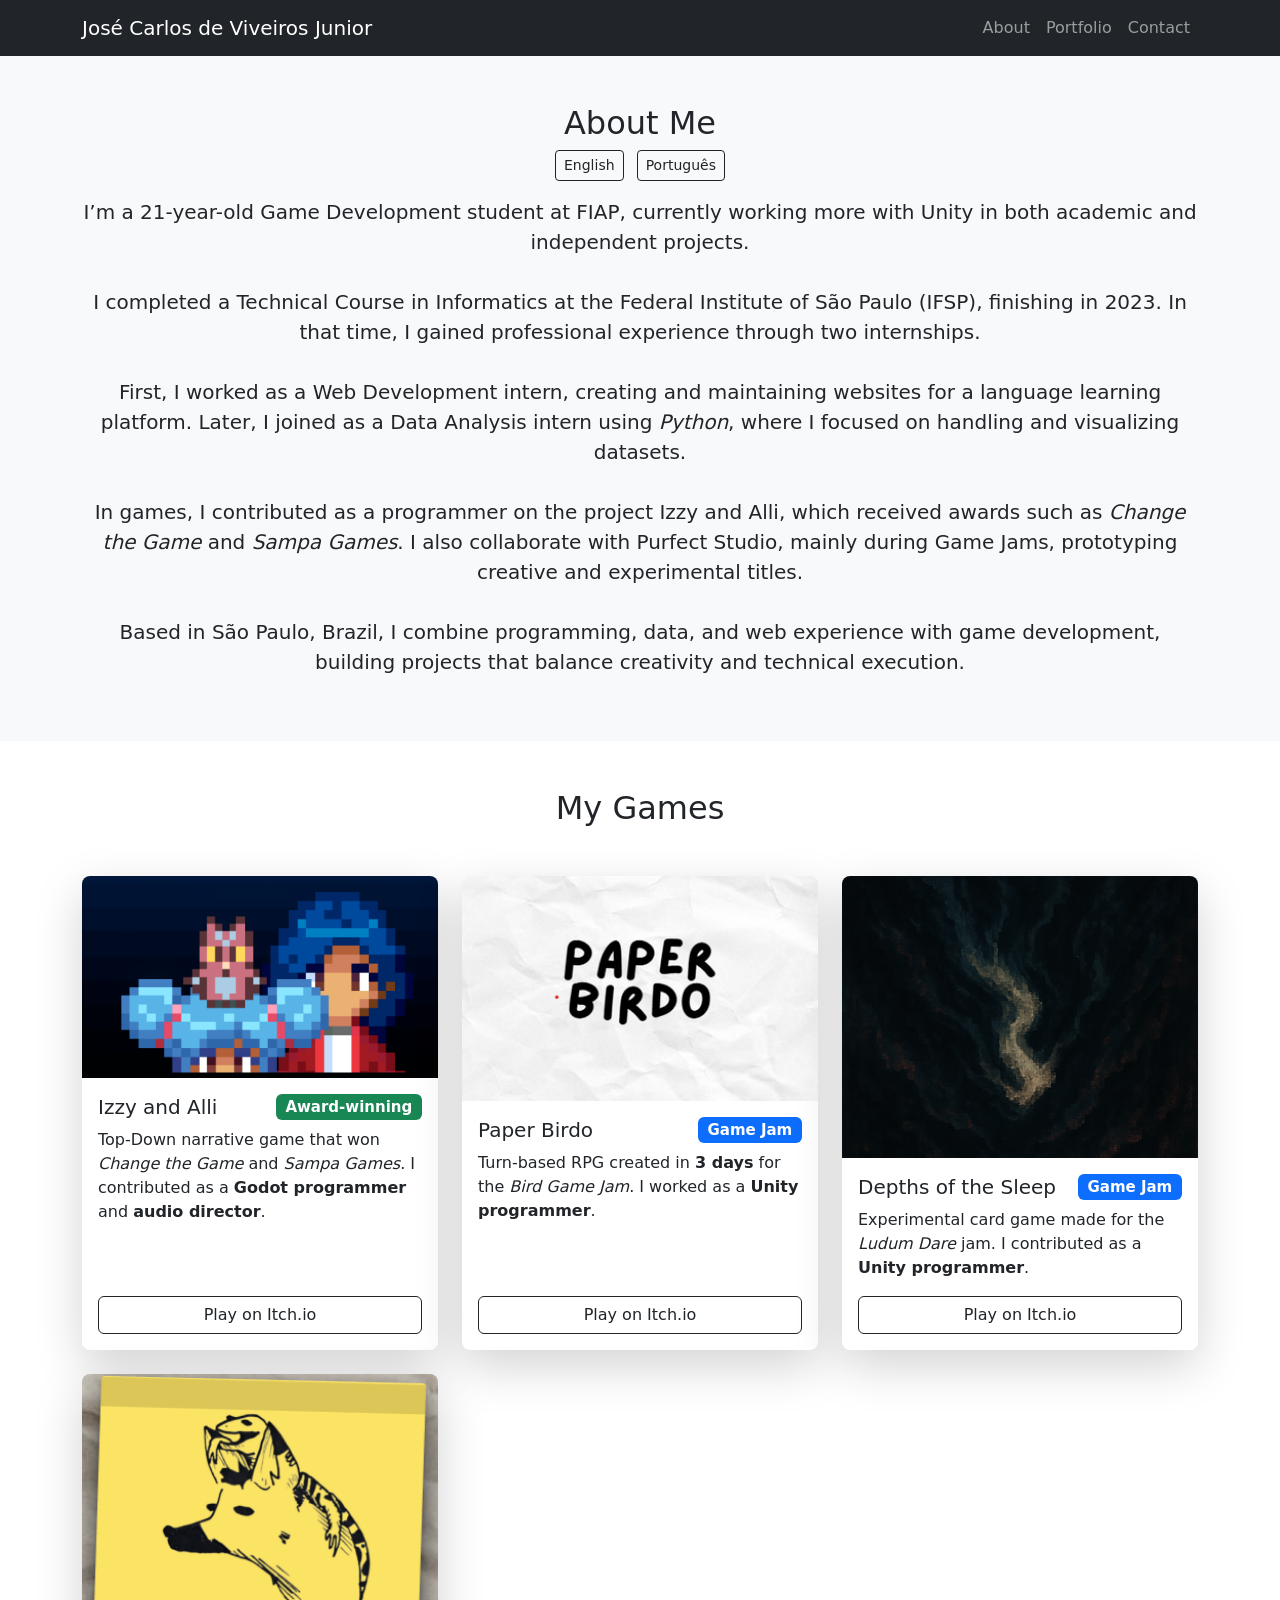
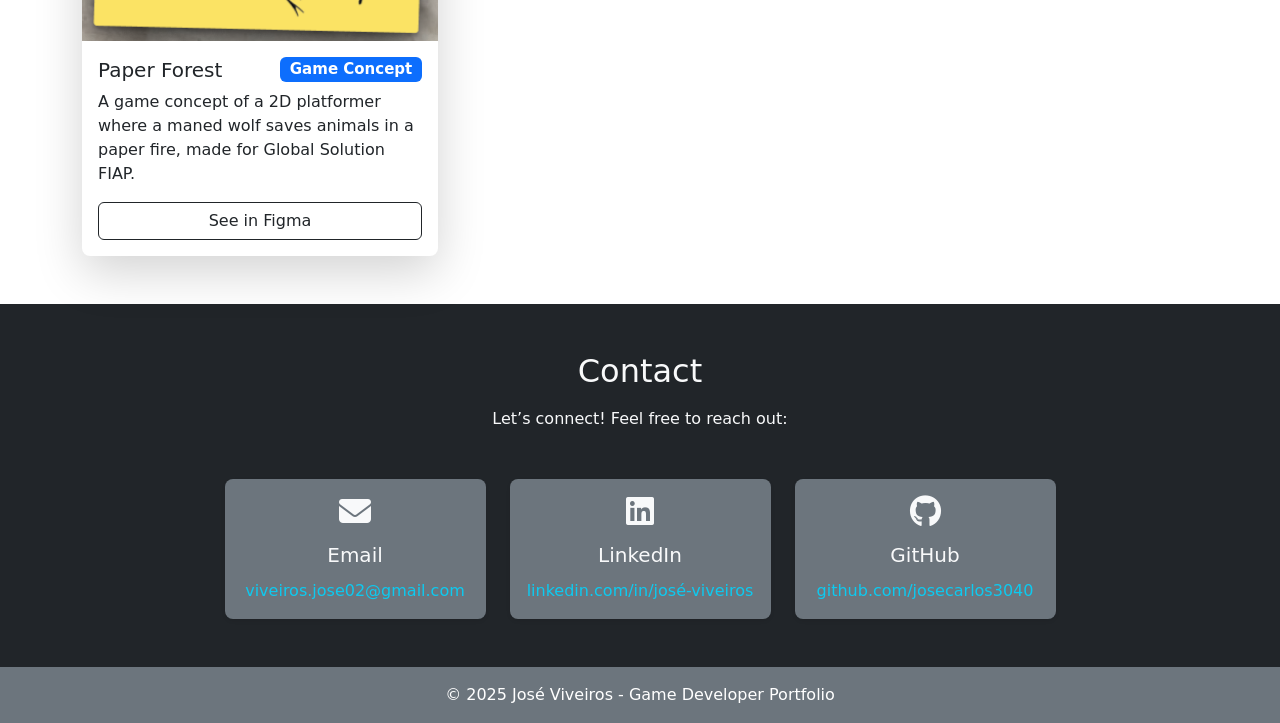
==== index.html @ c93fc35e "first commit" ====
<!DOCTYPE html>
<html lang="en">
<head>
  <meta charset="UTF-8">
  <meta name="viewport" content="width=device-width, initial-scale=1.0">
  <title>José Viveiros - Game Developer Portfolio</title>
  <!-- Bootstrap CSS -->
    <link href="style.css">
    <link href="https://cdn.jsdelivr.net/npm/bootstrap@5.3.3/dist/css/bootstrap.min.css" rel="stylesheet">
<link rel="stylesheet" href="https://cdnjs.cloudflare.com/ajax/libs/font-awesome/6.5.0/css/all.min.css" integrity="sha512-..." crossorigin="anonymous" referrerpolicy="no-referrer" />
</head>
<body>

  <!-- Navbar -->
  <nav class="navbar navbar-expand-lg navbar-dark bg-dark">
    <div class="container">
      <a class="navbar-brand" href="#">José Carlos de Viveiros Junior</a>
      <button class="navbar-toggler" type="button" data-bs-toggle="collapse" data-bs-target="#navbarNav">
        <span class="navbar-toggler-icon"></span>
      </button>
      <div class="collapse navbar-collapse" id="navbarNav">
        <ul class="navbar-nav ms-auto">
          <li class="nav-item"><a class="nav-link" href="#about">About</a></li>
          <li class="nav-item"><a class="nav-link" href="#portfolio">Portfolio</a></li>
          <li class="nav-item"><a class="nav-link" href="#contact">Contact</a></li>
        </ul>
      </div>
    </div>
  </nav>

    <!-- About Section -->
        <section id="about" class="py-5 bg-light">
            <div class="container text-center">
                <h2>About Me</h2>

                <!-- Language toggle buttons -->
                <button id="btn-en" class="btn btn-outline-dark btn-sm me-2">English</button>
                <button id="btn-pt" class="btn btn-outline-dark btn-sm">Português</button>

                <!-- English version -->
                <div id="about-text" class="lead mt-3">
                
                <!-- Portuguese version -->
                <div id="about-text" class="lead mt-3">

            </div>
        </section>

  <!-- Portfolio Section -->
    <section id="portfolio" class="py-5">
        <div class="container">
            <h2 id="portfolio-title" class="text-center mb-5">My Games</h2>
                <div class="row g-4">

                    <!-- Example Project 1 -->
                    <div class="col-md-4">
                        <div class="card shadow-lg border-0 rounded-3 h-100 project-card">
                        <img src="Imgs/Izzy e alli foto.png" class="card-img-top rounded-top-3" alt="Izzy and Alli">
                        <div class="card-body d-flex flex-column">
                            <h5 class="card-title d-flex justify-content-between align-items-center">
                            Izzy and Alli
                            <span class="badge bg-success project-badge" data-index="0">Award-winning</span>
                            </h5>
                            <p class="card-text flex-grow-1 project-description" data-index="0">
                            </p>
                            <a href="https://owlstudio.itch.io/izzy-e-alli" target="_blank" class="btn btn-outline-dark mt-auto project-link" data-index="0">
                            </a>
                        </div>
                        </div>
                    </div>

                    <!-- Project 2 -->
                    <div class="col-md-4">
                        <div class="card shadow-lg border-0 rounded-3 h-100 project-card">
                        <img src="Imgs/Paper Birdo foto.png" class="card-img-top rounded-top-3" alt="Paper Birdo">
                        <div class="card-body d-flex flex-column">
                            <h5 class="card-title d-flex justify-content-between align-items-center">
                            Paper Birdo
                            <span class="badge bg-primary project-badge" data-index="1">Game Jam</span>
                            </h5>
                            <p class="card-text flex-grow-1 project-description" data-index="1">
                            </p>
                            <a href="https://purrfectstudio.itch.io/paper-bird" target="_blank" class="btn btn-outline-dark mt-auto project-link" data-index="1">
                            </a>
                        </div>
                        </div>
                    </div>

                    <!-- Project 3 -->
                    <div class="col-md-4">
                        <div class="card shadow-lg border-0 rounded-3 h-100 project-card">
                        <img src="Imgs/ludum dare.png" class="card-img-top rounded-top-3" alt="Depths of the Sleep">
                        <div class="card-body d-flex flex-column">
                            <h5 class="card-title d-flex justify-content-between align-items-center">
                            Depths of the Sleep
                            <span class="badge bg-primary project-badge" data-index="2">Game Jam</span>
                            </h5>
                            <p class="card-text flex-grow-1 project-description" data-index="2">
                            </p>
                            <a href="https://purrfectstudio.itch.io/dephts-of-the-sleep" target="_blank" class="btn btn-outline-dark mt-auto project-link" data-index="2">
                            </a>
                        </div>
                        </div>
                    </div>

                    <!-- Project 4 -->
                    <div class="col-md-4">
                        <div class="card shadow-lg border-0 rounded-3 h-100 project-card">
                        <img src="Imgs/Paper forest.png" class="card-img-top rounded-top-3" alt="Paper Forest">
                        <div class="card-body d-flex flex-column">
                            <h5 class="card-title d-flex justify-content-between align-items-center">
                            Paper Forest
                            <span class="badge bg-primary project-badge" data-index="3">Game Concept</span>
                            </h5>
                            <p class="card-text flex-grow-1 project-description" data-index="3">
                            </p>
                            <a href="https://www.figma.com/slides/jEu1diVIqTjek7ipczn5wW/Paper-Forest?node-id=1-81&t=a9P1FQJ9d0iOoItm-1" target="_blank" class="btn btn-outline-dark mt-auto project-link" data-index="3">
                            </a>
                        </div>
                        </div>
                    </div>

                </div>
        </div>
    </section>



    <!-- Contact Section -->
    <section id="contact" class="py-5 bg-dark text-light">
        <div class="container text-center">
            <h2>Contact</h2>
            <p class="mt-3 mb-5">Let’s connect! Feel free to reach out:</p>

            <div class="row justify-content-center g-4">

            <!-- Email -->
            <div class="col-md-3">
                <div class="card bg-secondary text-light h-100 border-0 rounded-3 shadow-sm contact-card">
                <div class="card-body d-flex flex-column align-items-center justify-content-center">
                    <i class="fas fa-envelope fa-2x mb-3"></i>
                    <h5>Email</h5>
                    <a href="mailto:viveiros.jose02@gmail.com" class="text-info text-decoration-none mt-1">viveiros.jose02@gmail.com</a>
                </div>
                </div>
            </div>

            <!-- LinkedIn -->
            <div class="col-md-3">
                <div class="card bg-secondary text-light h-100 border-0 rounded-3 shadow-sm contact-card">
                <div class="card-body d-flex flex-column align-items-center justify-content-center">
                    <i class="fab fa-linkedin fa-2x mb-3"></i>
                    <h5>LinkedIn</h5>
                    <a href="https://www.linkedin.com/in/jos%C3%A9-viveiros-b39871285/" target="_blank" class="text-info text-decoration-none mt-1">linkedin.com/in/josé-viveiros</a>
                </div>
                </div>
            </div>

            <!-- GitHub -->
            <div class="col-md-3">
                <div class="card bg-secondary text-light h-100 border-0 rounded-3 shadow-sm contact-card">
                <div class="card-body d-flex flex-column align-items-center justify-content-center">
                    <i class="fab fa-github fa-2x mb-3"></i>
                    <h5>GitHub</h5>
                    <a href="https://github.com/josecarlos3040" target="_blank" class="text-info text-decoration-none mt-1">github.com/josecarlos3040</a>
                </div>
                </div>
            </div>

            </div>
        </div>
    </section>

  <!-- Footer -->
  <footer class="bg-secondary text-white text-center py-3">
    <p class="mb-0">&copy; 2025 José Viveiros - Game Developer Portfolio</p>
  </footer>

  <!-- Bootstrap JS -->
  <script src="https://cdn.jsdelivr.net/npm/bootstrap@5.3.3/dist/js/bootstrap.bundle.min.js"></script>
</body>
<script src="lang.js"></script>
</html>
---- style.css ----
.project-card {
    transition: transform 0.3s ease, box-shadow 0.3s ease;
  }
  .project-card:hover {
    transform: scale(1.03);
    box-shadow: 0 10px 25px rgba(0,0,0,0.15);
  }
    .contact-card a:hover {
    text-decoration: underline;
    color: #00c8ff;
  }
  .contact-card {
    transition: transform 0.3s ease, box-shadow 0.3s ease;
  }
  .contact-card:hover {
    transform: translateY(-5px);
    box-shadow: 0 10px 20px rgba(0,0,0,0.2);
  }
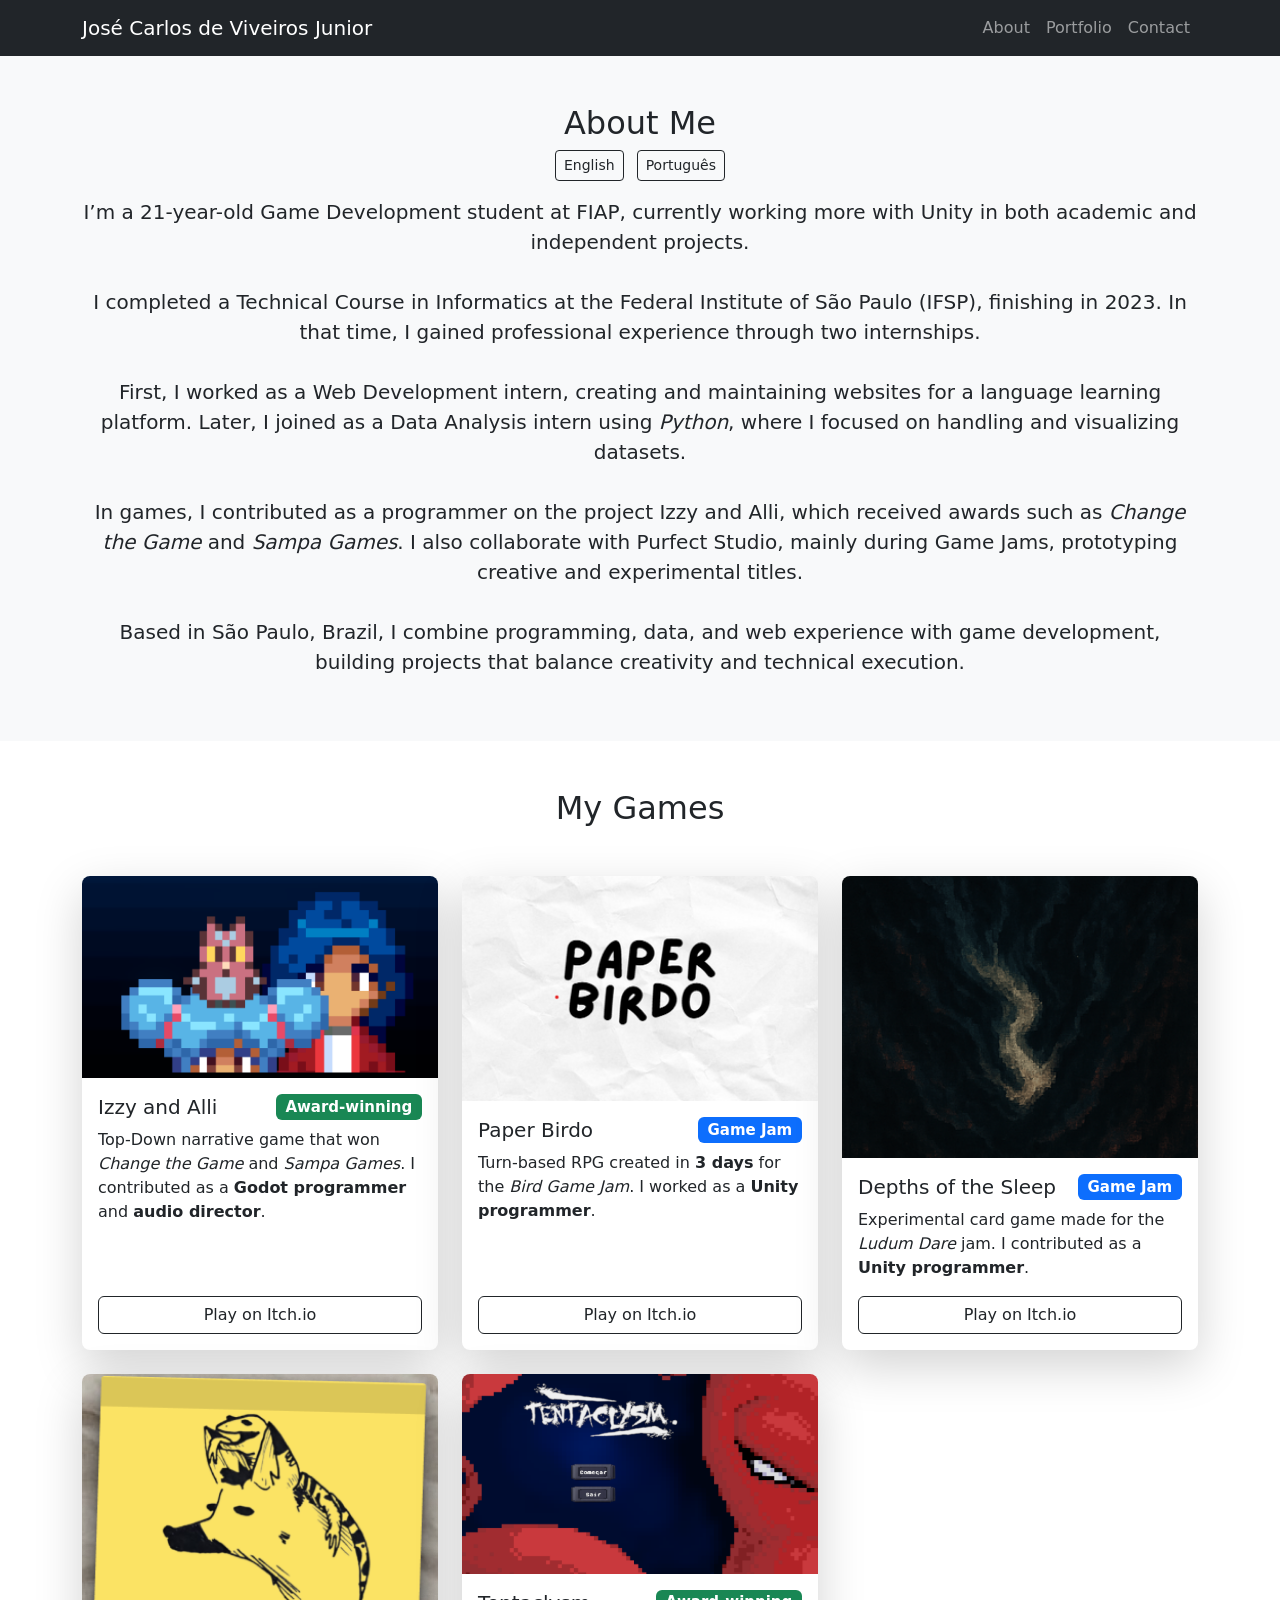
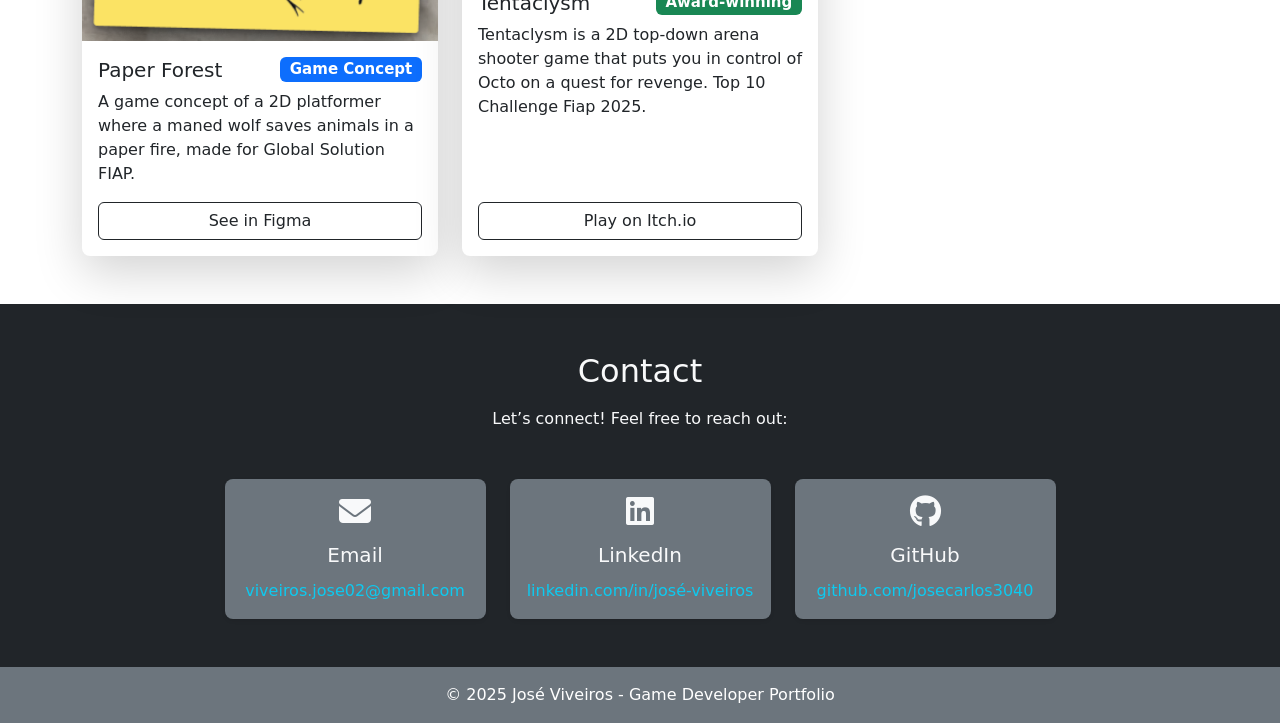
==== commit 7b6f0a2a: "tentaclysm adicionado" ====
--- a/index.html
+++ b/index.html
@@ -120,6 +120,22 @@
                         </div>
                     </div>
 
+                    <div class="col-md-4">
+                        <div class="card shadow-lg border-0 rounded-3 h-100 project-card">
+                        <img src="Imgs/Tentaclysm.png" class="card-img-top rounded-top-3" alt="Tentaclysm">
+                        <div class="card-body d-flex flex-column">
+                            <h5 class="card-title d-flex justify-content-between align-items-center">
+                            Tentaclysm
+                            <span class="badge bg-success project-badge" data-index="4">Award-winning</span>
+                            </h5>
+                            <p class="card-text flex-grow-1 project-description" data-index="4">
+                            </p>
+                            <a href="https://zecavi.itch.io/tentaclysm?secret=OtYzJw3FPqo6pWuDWhAFGY44Vrc" target="_blank" class="btn btn-outline-dark mt-auto project-link" data-index="4">
+                            </a>
+                        </div>
+                        </div>
+                    </div>
+
                 </div>
         </div>
     </section>
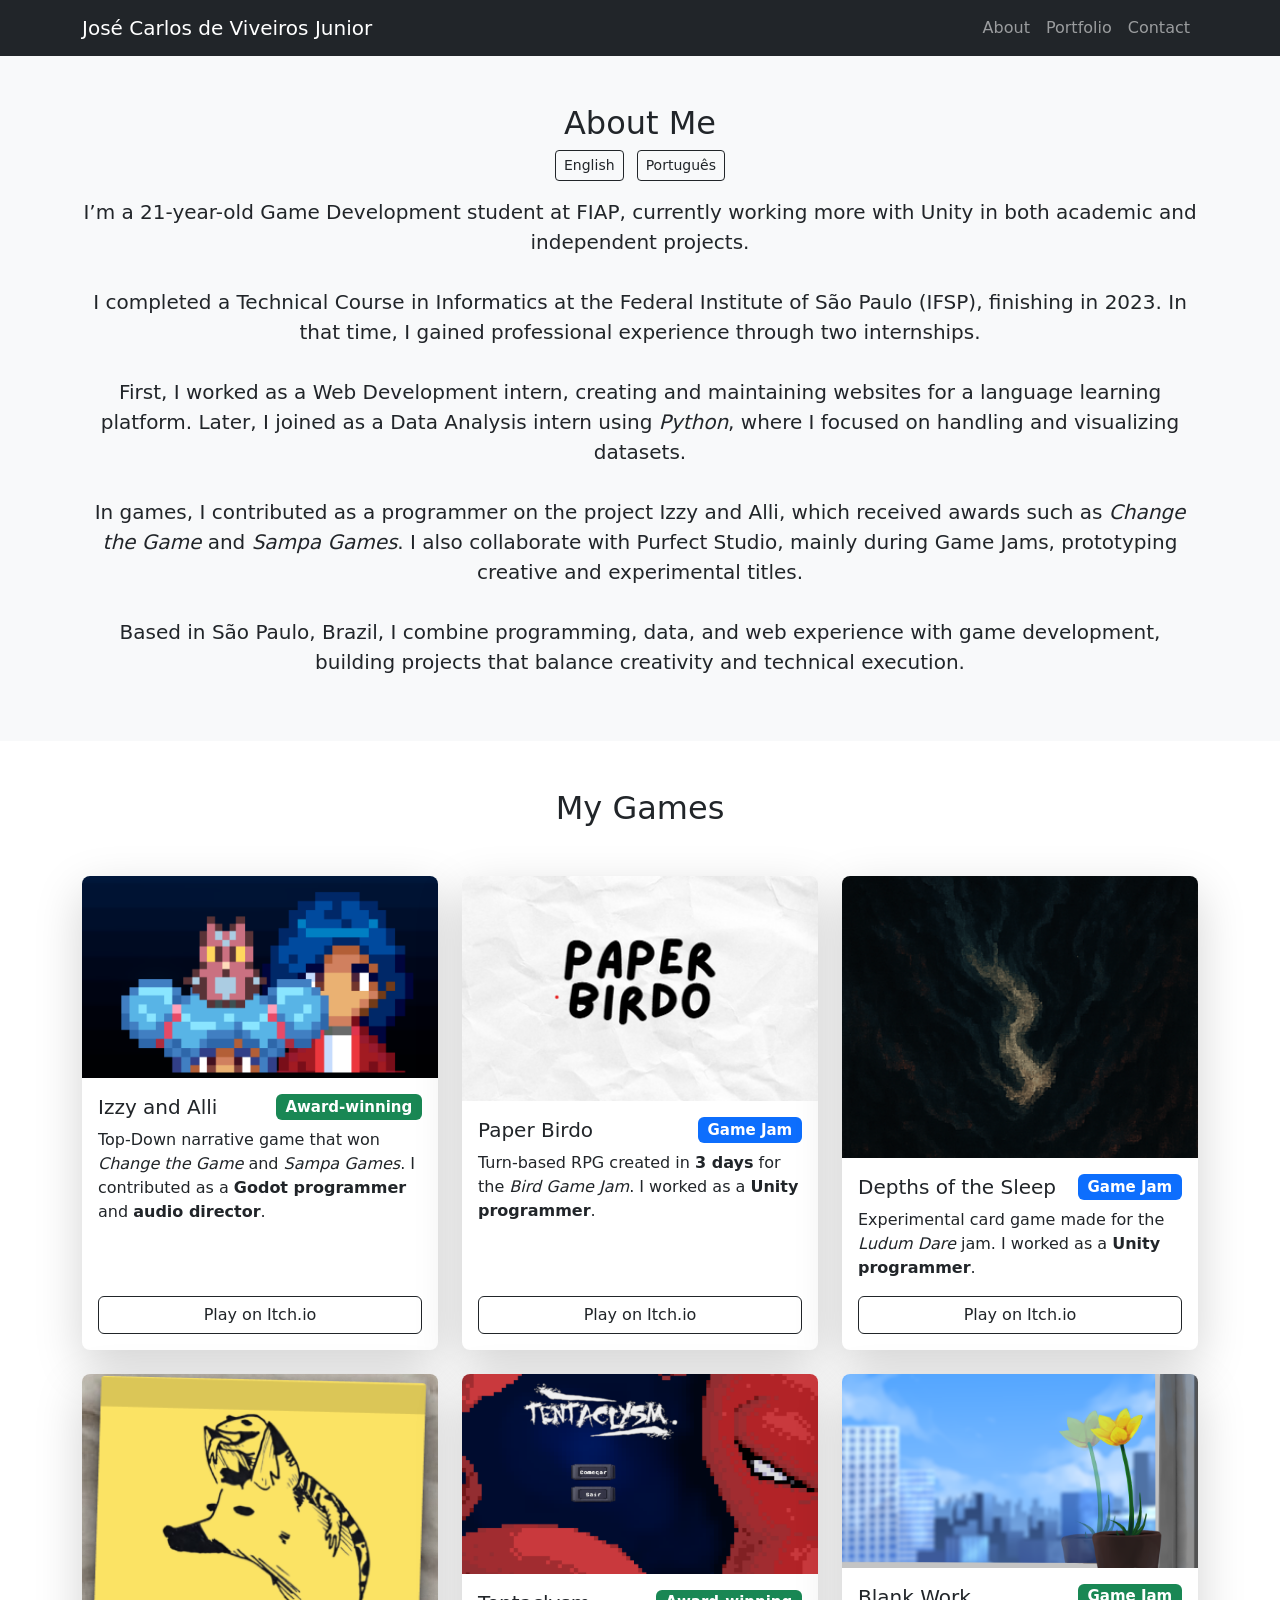
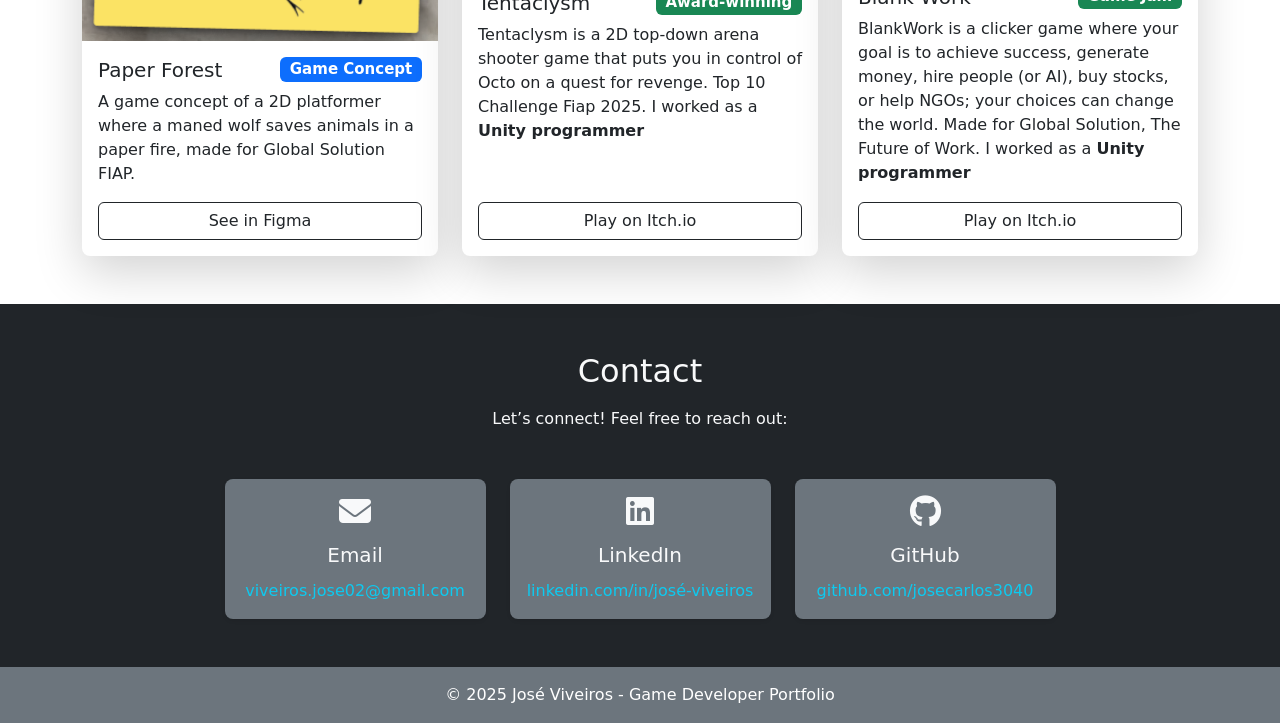
==== commit 99962fc2: "att blank work" ====
--- a/index.html
+++ b/index.html
@@ -136,6 +136,22 @@
                         </div>
                     </div>
 
+                    <div class="col-md-4">
+                        <div class="card shadow-lg border-0 rounded-3 h-100 project-card">
+                        <img src="Imgs/Blank Work.png" class="card-img-top rounded-top-3" alt="Blank Work">
+                        <div class="card-body d-flex flex-column">
+                            <h5 class="card-title d-flex justify-content-between align-items-center">
+                            Blank Work
+                            <span class="badge bg-success project-badge" data-index="5">Game Jam</span>
+                            </h5>
+                            <p class="card-text flex-grow-1 project-description" data-index="5">
+                            </p>
+                            <a href="https://untitled-gamestudio.itch.io/blank-work" target="_blank" class="btn btn-outline-dark mt-auto project-link" data-index="5">
+                            </a>
+                        </div>
+                        </div>
+                    </div>
+
                 </div>
         </div>
     </section>
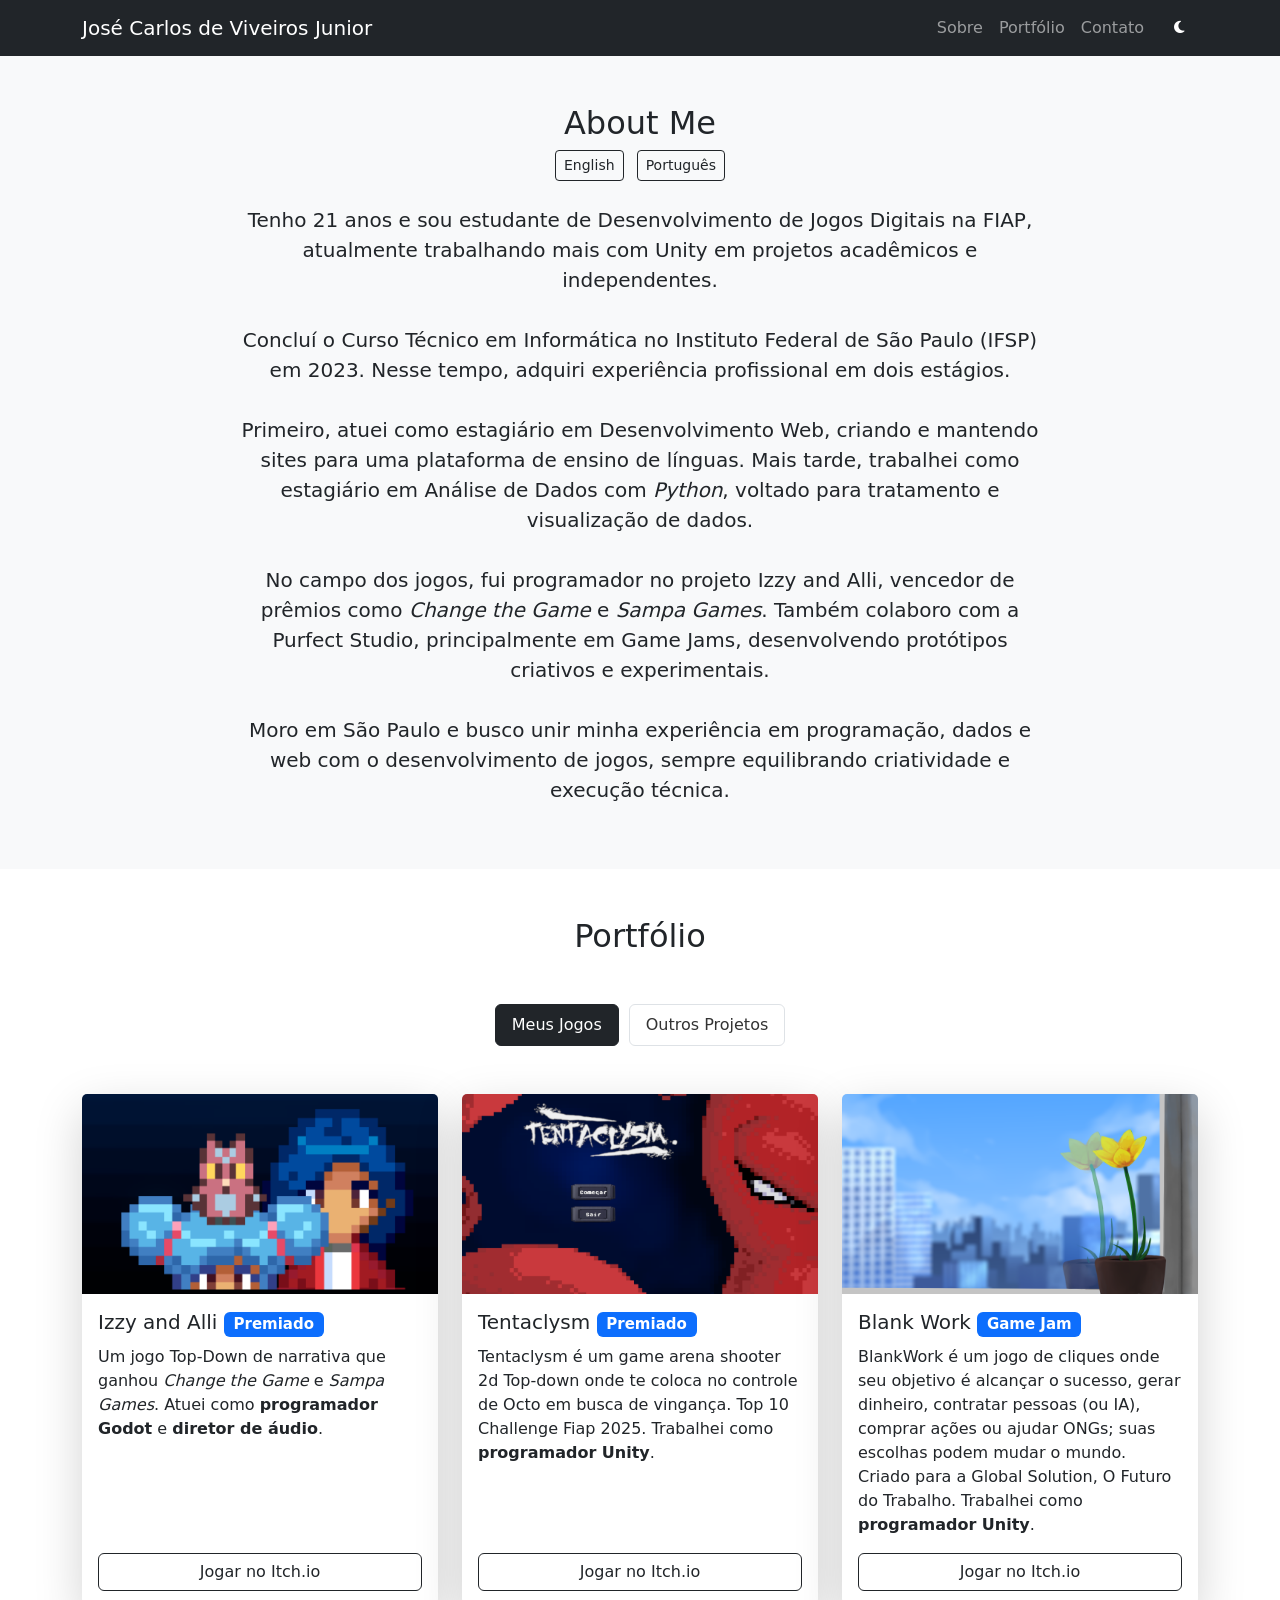
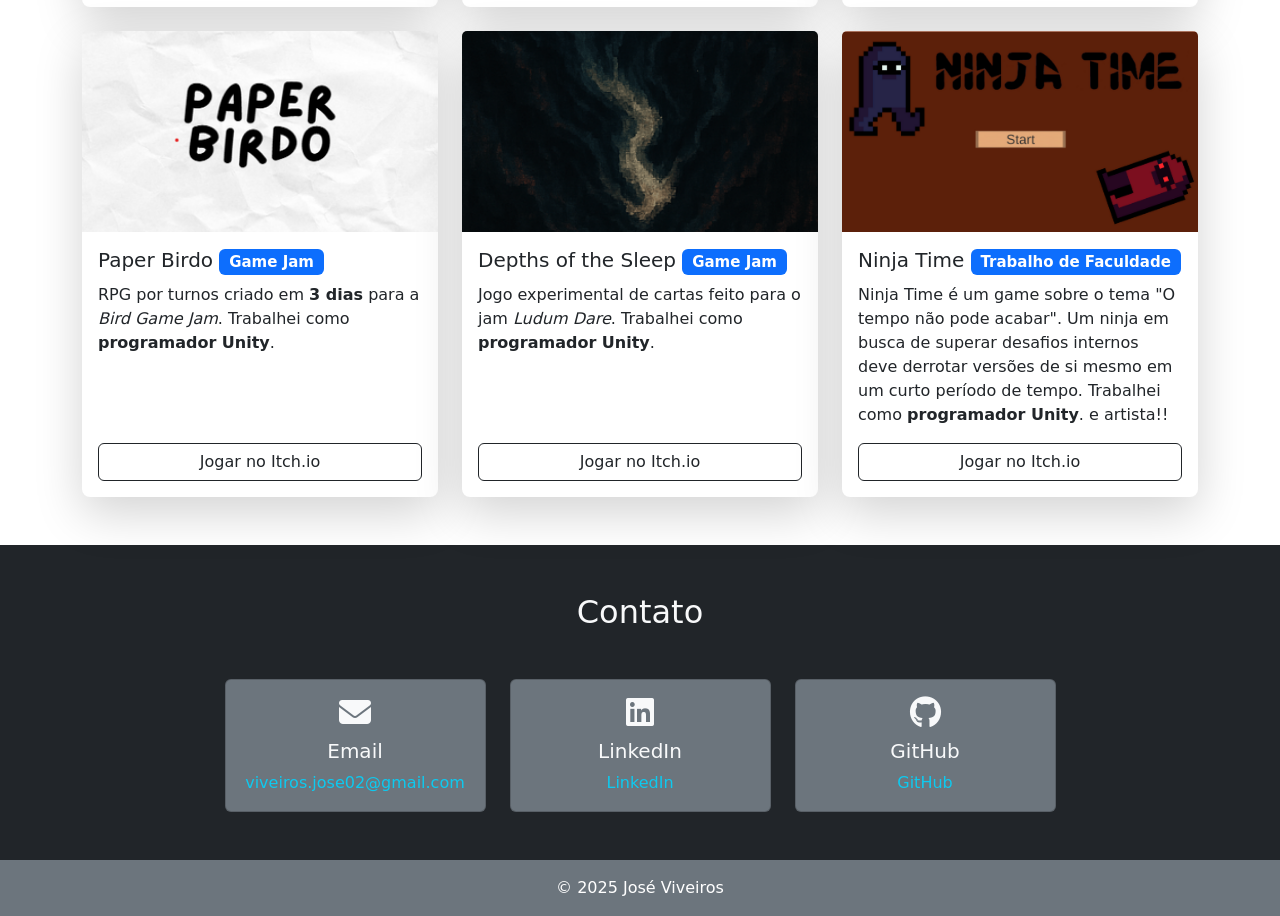
==== commit df8c010a: "atts" ====
--- a/index.html
+++ b/index.html
@@ -1,18 +1,28 @@
 <!DOCTYPE html>
-<html lang="en">
+<html lang="pt-br">
 <head>
   <meta charset="UTF-8">
   <meta name="viewport" content="width=device-width, initial-scale=1.0">
-  <title>José Viveiros - Game Developer Portfolio</title>
+  <title>José Viveiros - Portfolio</title>
+  <link rel="stylesheet" href="style.css">
   <!-- Bootstrap CSS -->
-    <link href="style.css">
-    <link href="https://cdn.jsdelivr.net/npm/bootstrap@5.3.3/dist/css/bootstrap.min.css" rel="stylesheet">
-<link rel="stylesheet" href="https://cdnjs.cloudflare.com/ajax/libs/font-awesome/6.5.0/css/all.min.css" integrity="sha512-..." crossorigin="anonymous" referrerpolicy="no-referrer" />
+  <link href="https://cdn.jsdelivr.net/npm/bootstrap@5.3.3/dist/css/bootstrap.min.css" rel="stylesheet">
+  <!-- Font Awesome -->
+  <link rel="stylesheet" href="https://cdnjs.cloudflare.com/ajax/libs/font-awesome/6.5.0/css/all.min.css" />
+  <style>
+    .project-card { transition: transform 0.3s ease, box-shadow 0.3s ease; }
+    .project-card:hover { transform: scale(1.03); box-shadow: 0 10px 25px rgba(0,0,0,0.15); }
+    .contact-card { transition: transform 0.3s ease, box-shadow 0.3s ease; }
+    .contact-card:hover { transform: translateY(-5px); box-shadow: 0 10px 20px rgba(0,0,0,0.2); }
+    .contact-card a:hover { text-decoration: underline; color: #00c8ff; }
+    .nav-pills .nav-link { color: #333; border: 1px solid #dee2e6; margin: 0 5px; transition: all 0.3s ease; }
+    .nav-pills .nav-link.active { background-color: #212529; color: #fff; border-color: #212529; }
+  </style>
 </head>
 <body>
 
   <!-- Navbar -->
-  <nav class="navbar navbar-expand-lg navbar-dark bg-dark">
+  <nav class="navbar navbar-expand-lg navbar-dark bg-dark sticky-top">
     <div class="container">
       <a class="navbar-brand" href="#">José Carlos de Viveiros Junior</a>
       <button class="navbar-toggler" type="button" data-bs-toggle="collapse" data-bs-target="#navbarNav">
@@ -23,195 +33,201 @@
           <li class="nav-item"><a class="nav-link" href="#about">About</a></li>
           <li class="nav-item"><a class="nav-link" href="#portfolio">Portfolio</a></li>
           <li class="nav-item"><a class="nav-link" href="#contact">Contact</a></li>
+          <button id="btn-dark" class="btn btn-outline-dark btn-sm ms-2">
+            <i class="fas fa-moon"></i>
+            </button>
+
         </ul>
       </div>
     </div>
   </nav>
 
-    <!-- About Section -->
-        <section id="about" class="py-5 bg-light">
-            <div class="container text-center">
-                <h2>About Me</h2>
-
-                <!-- Language toggle buttons -->
-                <button id="btn-en" class="btn btn-outline-dark btn-sm me-2">English</button>
-                <button id="btn-pt" class="btn btn-outline-dark btn-sm">Português</button>
-
-                <!-- English version -->
-                <div id="about-text" class="lead mt-3">
-                
-                <!-- Portuguese version -->
-                <div id="about-text" class="lead mt-3">
-
-            </div>
-        </section>
+
+  <!-- About Section -->
+  <section id="about" class="py-5 bg-light">
+    <div class="container text-center">
+      <h2>About Me</h2>
+      <div class="mb-4">
+        <button id="btn-en" class="btn btn-outline-dark btn-sm me-2">English</button>
+        <button id="btn-pt" class="btn btn-outline-dark btn-sm">Português</button>
+      </div>
+      <div id="about-text" class="lead mt-3 mx-auto" style="max-width: 800px;"></div>
+    </div>
+  </section>
 
   <!-- Portfolio Section -->
     <section id="portfolio" class="py-5">
         <div class="container">
-            <h2 id="portfolio-title" class="text-center mb-5">My Games</h2>
+            <h2 class="text-center mb-5">Portfolio</h2>
+
+            <ul class="nav nav-pills justify-content-center mb-5" id="portfolioTabs" role="tablist">
+            <li class="nav-item" role="presentation">
+                <button class="nav-link active" id="games-tab" data-bs-toggle="pill" data-bs-target="#games-content" type="button">Meus Jogos</button>
+            </li>
+            <li class="nav-item" role="presentation">
+                <button class="nav-link" id="external-tab" data-bs-toggle="pill" data-bs-target="#external-content" type="button">Outros Projetos</button>
+            </li>
+            </ul>
+
+            <div class="tab-content" id="portfolioTabsContent">
+
+            <!-- ABA 1: MEUS JOGOS -->
+            <div class="tab-pane fade show active" id="games-content">
+
                 <div class="row g-4">
 
-                    <!-- Example Project 1 -->
+                <!-- Izzy -->
+                <div class="col-md-4">
+                    <div class="card shadow-lg border-0 rounded-3 h-100 project-card">
+                    <img src="Imgs/Izzy e alli foto.png" class="card-img-top" alt="">
+                    <div class="card-body d-flex flex-column">
+                        <h5 class="card-title">Izzy and Alli <span class="badge bg-success">Award-winning</span></h5>
+                        <p class="card-text flex-grow-1" data-index="0"></p>
+                        <a href="https://owlstudio.itch.io/izzy-e-alli" target="_blank" class="btn btn-outline-dark mt-auto">Play</a>
+                    </div>
+                    </div>
+                </div>
+
+                <!-- Tentaclysm -->
+                <div class="col-md-4">
+                    <div class="card shadow-lg border-0 rounded-3 h-100 project-card">
+                    <img src="Imgs/Tentaclysm.png" class="card-img-top" alt="">
+                    <div class="card-body d-flex flex-column">
+                        <h5 class="card-title">Tentaclysm <span class="badge bg-success">Award-winning</span></h5>
+                        <p class="card-text flex-grow-1" data-index="4"></p>
+                        <a href="https://zecavi.itch.io/tentaclysm" target="_blank" class="btn btn-outline-dark mt-auto">Play</a>
+                    </div>
+                    </div>
+                </div>
+
+                <!-- Blank Work -->
+                <div class="col-md-4">
+                    <div class="card shadow-lg border-0 rounded-3 h-100 project-card">
+                    <img src="Imgs/Blank Work.png" class="card-img-top" alt="">
+                    <div class="card-body d-flex flex-column">
+                        <h5 class="card-title">Blank Work <span class="badge bg-primary">Game Jam</span></h5>
+                        <p class="card-text flex-grow-1" data-index="5"></p>
+                        <a href="https://untitled-gamestudio.itch.io/blank-work" target="_blank" class="btn btn-outline-dark mt-auto">Play</a>
+                    </div>
+                    </div>
+                </div>
+
+                <!-- Paper Birdo -->
+                <div class="col-md-4">
+                    <div class="card shadow-lg border-0 rounded-3 h-100 project-card">
+                    <img src="Imgs/Paper Birdo foto.png" class="card-img-top" alt="">
+                    <div class="card-body d-flex flex-column">
+                        <h5 class="card-title">Paper Birdo <span class="badge bg-primary">Game Jam</span></h5>
+                        <p class="card-text flex-grow-1" data-index="1"></p>
+                        <a href="https://purrfectstudio.itch.io/paper-bird" target="_blank" class="btn btn-outline-dark mt-auto">Play</a>
+                    </div>
+                    </div>
+                </div>
+
+                <!-- Depths -->
+                <div class="col-md-4">
+                    <div class="card shadow-lg border-0 rounded-3 h-100 project-card">
+                    <img src="Imgs/ludum dare.png" class="card-img-top" alt="">
+                    <div class="card-body d-flex flex-column">
+                        <h5 class="card-title">Depths of the Sleep <span class="badge bg-primary">Game Jam</span></h5>
+                        <p class="card-text flex-grow-1" data-index="2"></p>
+                        <a href="https://purrfectstudio.itch.io/dephts-of-the-sleep" target="_blank" class="btn btn-outline-dark mt-auto">Play</a>
+                    </div>
+                    </div>
+                </div>
+
+                <!-- Ninja Time -->
+                <div class="col-md-4">
+                    <div class="card shadow-lg border-0 rounded-3 h-100 project-card">
+                    <img src="Imgs/Ninja Time.png" class="card-img-top" alt="">
+                    <div class="card-body d-flex flex-column">
+                        <h5 class="card-title">Ninja Time <span class="badge bg-primary">College Assignment</span></h5>
+                        <p class="card-text flex-grow-1" data-index="6"></p>
+                        <a href="https://zecavi.itch.io/ninja-time" target="_blank" class="btn btn-outline-dark mt-auto">Play</a>
+                    </div>
+                    </div>
+                </div>
+
+                </div>
+            </div>
+
+            <!-- ABA 2: PROJETOS EXTERNOS -->
+            <div class="tab-pane fade" id="external-content">
+
+                <div class="row g-4">
+
+                    <!-- Paper Forest -->
                     <div class="col-md-4">
                         <div class="card shadow-lg border-0 rounded-3 h-100 project-card">
-                        <img src="Imgs/Izzy e alli foto.png" class="card-img-top rounded-top-3" alt="Izzy and Alli">
-                        <div class="card-body d-flex flex-column">
-                            <h5 class="card-title d-flex justify-content-between align-items-center">
-                            Izzy and Alli
-                            <span class="badge bg-success project-badge" data-index="0">Award-winning</span>
-                            </h5>
-                            <p class="card-text flex-grow-1 project-description" data-index="0">
-                            </p>
-                            <a href="https://owlstudio.itch.io/izzy-e-alli" target="_blank" class="btn btn-outline-dark mt-auto project-link" data-index="0">
-                            </a>
+                            <img src="Imgs/Paper forest.png" class="card-img-top" alt="">
+                            <div class="card-body d-flex flex-column">
+                                <h5 class="card-title">Paper Forest <span class="badge bg-info text-dark">Game Concept</span></h5>
+                                <p class="card-text flex-grow-1" data-index="3"></p>
+                                <a href="https://www.figma.com/slides/jEu1diVIqTjek7ipczn5wW/Paper-Forest" target="_blank" class="btn btn-outline-dark mt-auto">Ver no Figma</a>
+                            </div>
                         </div>
-                        </div>
-                    </div>
-
-                    <!-- Project 2 -->
+                    </div>
+
                     <div class="col-md-4">
                         <div class="card shadow-lg border-0 rounded-3 h-100 project-card">
-                        <img src="Imgs/Paper Birdo foto.png" class="card-img-top rounded-top-3" alt="Paper Birdo">
-                        <div class="card-body d-flex flex-column">
-                            <h5 class="card-title d-flex justify-content-between align-items-center">
-                            Paper Birdo
-                            <span class="badge bg-primary project-badge" data-index="1">Game Jam</span>
-                            </h5>
-                            <p class="card-text flex-grow-1 project-description" data-index="1">
-                            </p>
-                            <a href="https://purrfectstudio.itch.io/paper-bird" target="_blank" class="btn btn-outline-dark mt-auto project-link" data-index="1">
-                            </a>
+                            <img src="Imgs/Tech Art1.png" class="card-img-top" alt="">
+                            <div class="card-body d-flex flex-column">
+                                <h5 class="card-title">Tech Art<span class="badge bg-info text-dark">Demonstração</span></h5>
+                                <p class="card-text flex-grow-1" data-index="7"></p>
+                                <a href="https://www.youtube.com/watch?v=_HxHS7afWVE" target="_blank" class="btn btn-outline-dark mt-auto">Ver no Youtube</a>
+                            </div>
                         </div>
-                        </div>
-                    </div>
-
-                    <!-- Project 3 -->
+                    </div>
+
                     <div class="col-md-4">
                         <div class="card shadow-lg border-0 rounded-3 h-100 project-card">
-                        <img src="Imgs/ludum dare.png" class="card-img-top rounded-top-3" alt="Depths of the Sleep">
-                        <div class="card-body d-flex flex-column">
-                            <h5 class="card-title d-flex justify-content-between align-items-center">
-                            Depths of the Sleep
-                            <span class="badge bg-primary project-badge" data-index="2">Game Jam</span>
-                            </h5>
-                            <p class="card-text flex-grow-1 project-description" data-index="2">
-                            </p>
-                            <a href="https://purrfectstudio.itch.io/dephts-of-the-sleep" target="_blank" class="btn btn-outline-dark mt-auto project-link" data-index="2">
-                            </a>
+                            <img src="Imgs/Android.png" class="card-img-top" alt="">
+                            <div class="card-body d-flex flex-column">
+                                <h5 class="card-title">Android <span class="badge bg-info text-dark">Demonstração</span></h5>
+                                <p class="card-text flex-grow-1" data-index="8"></p>
+                                <a href="https://www.youtube.com/watch?v=L-4NmYMHUTg" target="_blank" class="btn btn-outline-dark mt-auto">Ver no Figma</a>
+                            </div>
                         </div>
-                        </div>
-                    </div>
-
-                    <!-- Project 4 -->
-                    <div class="col-md-4">
-                        <div class="card shadow-lg border-0 rounded-3 h-100 project-card">
-                        <img src="Imgs/Paper forest.png" class="card-img-top rounded-top-3" alt="Paper Forest">
-                        <div class="card-body d-flex flex-column">
-                            <h5 class="card-title d-flex justify-content-between align-items-center">
-                            Paper Forest
-                            <span class="badge bg-primary project-badge" data-index="3">Game Concept</span>
-                            </h5>
-                            <p class="card-text flex-grow-1 project-description" data-index="3">
-                            </p>
-                            <a href="https://www.figma.com/slides/jEu1diVIqTjek7ipczn5wW/Paper-Forest?node-id=1-81&t=a9P1FQJ9d0iOoItm-1" target="_blank" class="btn btn-outline-dark mt-auto project-link" data-index="3">
-                            </a>
-                        </div>
-                        </div>
-                    </div>
-
-                    <div class="col-md-4">
-                        <div class="card shadow-lg border-0 rounded-3 h-100 project-card">
-                        <img src="Imgs/Tentaclysm.png" class="card-img-top rounded-top-3" alt="Tentaclysm">
-                        <div class="card-body d-flex flex-column">
-                            <h5 class="card-title d-flex justify-content-between align-items-center">
-                            Tentaclysm
-                            <span class="badge bg-success project-badge" data-index="4">Award-winning</span>
-                            </h5>
-                            <p class="card-text flex-grow-1 project-description" data-index="4">
-                            </p>
-                            <a href="https://zecavi.itch.io/tentaclysm?secret=OtYzJw3FPqo6pWuDWhAFGY44Vrc" target="_blank" class="btn btn-outline-dark mt-auto project-link" data-index="4">
-                            </a>
-                        </div>
-                        </div>
-                    </div>
-
-                    <div class="col-md-4">
-                        <div class="card shadow-lg border-0 rounded-3 h-100 project-card">
-                        <img src="Imgs/Blank Work.png" class="card-img-top rounded-top-3" alt="Blank Work">
-                        <div class="card-body d-flex flex-column">
-                            <h5 class="card-title d-flex justify-content-between align-items-center">
-                            Blank Work
-                            <span class="badge bg-success project-badge" data-index="5">Game Jam</span>
-                            </h5>
-                            <p class="card-text flex-grow-1 project-description" data-index="5">
-                            </p>
-                            <a href="https://untitled-gamestudio.itch.io/blank-work" target="_blank" class="btn btn-outline-dark mt-auto project-link" data-index="5">
-                            </a>
-                        </div>
-                        </div>
-                    </div>
-
-                </div>
+                    </div>
+
+                
+
+                </div>
+            </div>
+
+            </div>
         </div>
     </section>
 
-
-
-    <!-- Contact Section -->
-    <section id="contact" class="py-5 bg-dark text-light">
-        <div class="container text-center">
-            <h2>Contact</h2>
-            <p class="mt-3 mb-5">Let’s connect! Feel free to reach out:</p>
-
-            <div class="row justify-content-center g-4">
-
-            <!-- Email -->
-            <div class="col-md-3">
-                <div class="card bg-secondary text-light h-100 border-0 rounded-3 shadow-sm contact-card">
-                <div class="card-body d-flex flex-column align-items-center justify-content-center">
-                    <i class="fas fa-envelope fa-2x mb-3"></i>
-                    <h5>Email</h5>
-                    <a href="mailto:viveiros.jose02@gmail.com" class="text-info text-decoration-none mt-1">viveiros.jose02@gmail.com</a>
-                </div>
-                </div>
-            </div>
-
-            <!-- LinkedIn -->
-            <div class="col-md-3">
-                <div class="card bg-secondary text-light h-100 border-0 rounded-3 shadow-sm contact-card">
-                <div class="card-body d-flex flex-column align-items-center justify-content-center">
-                    <i class="fab fa-linkedin fa-2x mb-3"></i>
-                    <h5>LinkedIn</h5>
-                    <a href="https://www.linkedin.com/in/jos%C3%A9-viveiros-b39871285/" target="_blank" class="text-info text-decoration-none mt-1">linkedin.com/in/josé-viveiros</a>
-                </div>
-                </div>
-            </div>
-
-            <!-- GitHub -->
-            <div class="col-md-3">
-                <div class="card bg-secondary text-light h-100 border-0 rounded-3 shadow-sm contact-card">
-                <div class="card-body d-flex flex-column align-items-center justify-content-center">
-                    <i class="fab fa-github fa-2x mb-3"></i>
-                    <h5>GitHub</h5>
-                    <a href="https://github.com/josecarlos3040" target="_blank" class="text-info text-decoration-none mt-1">github.com/josecarlos3040</a>
-                </div>
-                </div>
-            </div>
-
-            </div>
-        </div>
-    </section>
-
-  <!-- Footer -->
+  <!-- Contact Section -->
+  <section id="contact" class="py-5 bg-dark text-light">
+    <div class="container text-center">
+      <h2>Contact</h2>
+      <div class="row justify-content-center g-4 mt-4">
+        <div class="col-md-3">
+          <div class="card bg-secondary text-light h-100 contact-card">
+            <div class="card-body"><i class="fas fa-envelope fa-2x"></i><h5 class="mt-2">Email</h5><a href="mailto:viveiros.jose02@gmail.com" class="text-info text-decoration-none">viveiros.jose02@gmail.com</a></div>
+          </div>
+        </div>
+        <div class="col-md-3">
+          <div class="card bg-secondary text-light h-100 contact-card">
+            <div class="card-body"><i class="fab fa-linkedin fa-2x"></i><h5 class="mt-2">LinkedIn</h5><a href="https://www.linkedin.com/in/josé-viveiros-b39871285/" target="_blank" class="text-info text-decoration-none">LinkedIn</a></div>
+          </div>
+        </div>
+        <div class="col-md-3">
+          <div class="card bg-secondary text-light h-100 contact-card">
+            <div class="card-body"><i class="fab fa-github fa-2x"></i><h5 class="mt-2">GitHub</h5><a href="https://github.com/josecarlos3040" target="_blank" class="text-info text-decoration-none">GitHub</a></div>
+          </div>
+        </div>
+      </div>
+    </div>
+  </section>
+
   <footer class="bg-secondary text-white text-center py-3">
-    <p class="mb-0">&copy; 2025 José Viveiros - Game Developer Portfolio</p>
+    <p class="mb-0">&copy; 2025 José Viveiros</p>
   </footer>
 
-  <!-- Bootstrap JS -->
   <script src="https://cdn.jsdelivr.net/npm/bootstrap@5.3.3/dist/js/bootstrap.bundle.min.js"></script>
+  <script src="lang.js"></script>
 </body>
-<script src="lang.js"></script>
-</html>
-
-
+</html>
--- a/style.css
+++ b/style.css
@@ -15,4 +15,73 @@
   .contact-card:hover {
     transform: translateY(-5px);
     box-shadow: 0 10px 20px rgba(0,0,0,0.2);
-  }+  }
+
+  .card-img-top {
+  width: 100%;
+  aspect-ratio: 16 / 9;
+  object-fit: cover;
+  object-position: center;
+}
+body.dark {
+  background-color: #121212;
+  color: #e0e0e0;
+}
+
+body.dark .bg-light {
+  background-color: #1e1e1e !important;
+}
+
+body.dark .bg-dark {
+  background-color: #000 !important;
+}
+
+body.dark .card {
+  background-color: #1e1e1e;
+  color: #fff;
+}
+
+body.dark .nav-link {
+  color: #ccc ;
+}
+
+body.dark .nav-pills .nav-link.active {
+  background-color: #fff;
+  color: #000 !important;
+}
+
+body.dark .btn-outline-dark {
+  color: #fff;
+  border-color: #fff;
+}
+
+body.dark .btn-outline-dark:hover {
+  color: #000;
+}
+#btn-dark {
+  border: none;
+  background: transparent;
+  border-radius: 50%;
+  width: 38px;
+  height: 38px;
+  display: flex;
+  align-items: center;
+  justify-content: center;
+  transition: background 0.3s ease, transform 0.2s ease;
+}
+
+#btn-dark i {
+  color: white;
+  transition: color 0.3s ease;
+}
+
+/* hover bonito sem borda */
+#btn-dark:hover {
+  background: rgba(255, 255, 255, 0.15);
+  transform: scale(1.1);
+}
+
+/* opcional: muda levemente a cor */
+#btn-dark:hover i {
+  color: #ffd700; /* dourado leve tipo sol */
+}
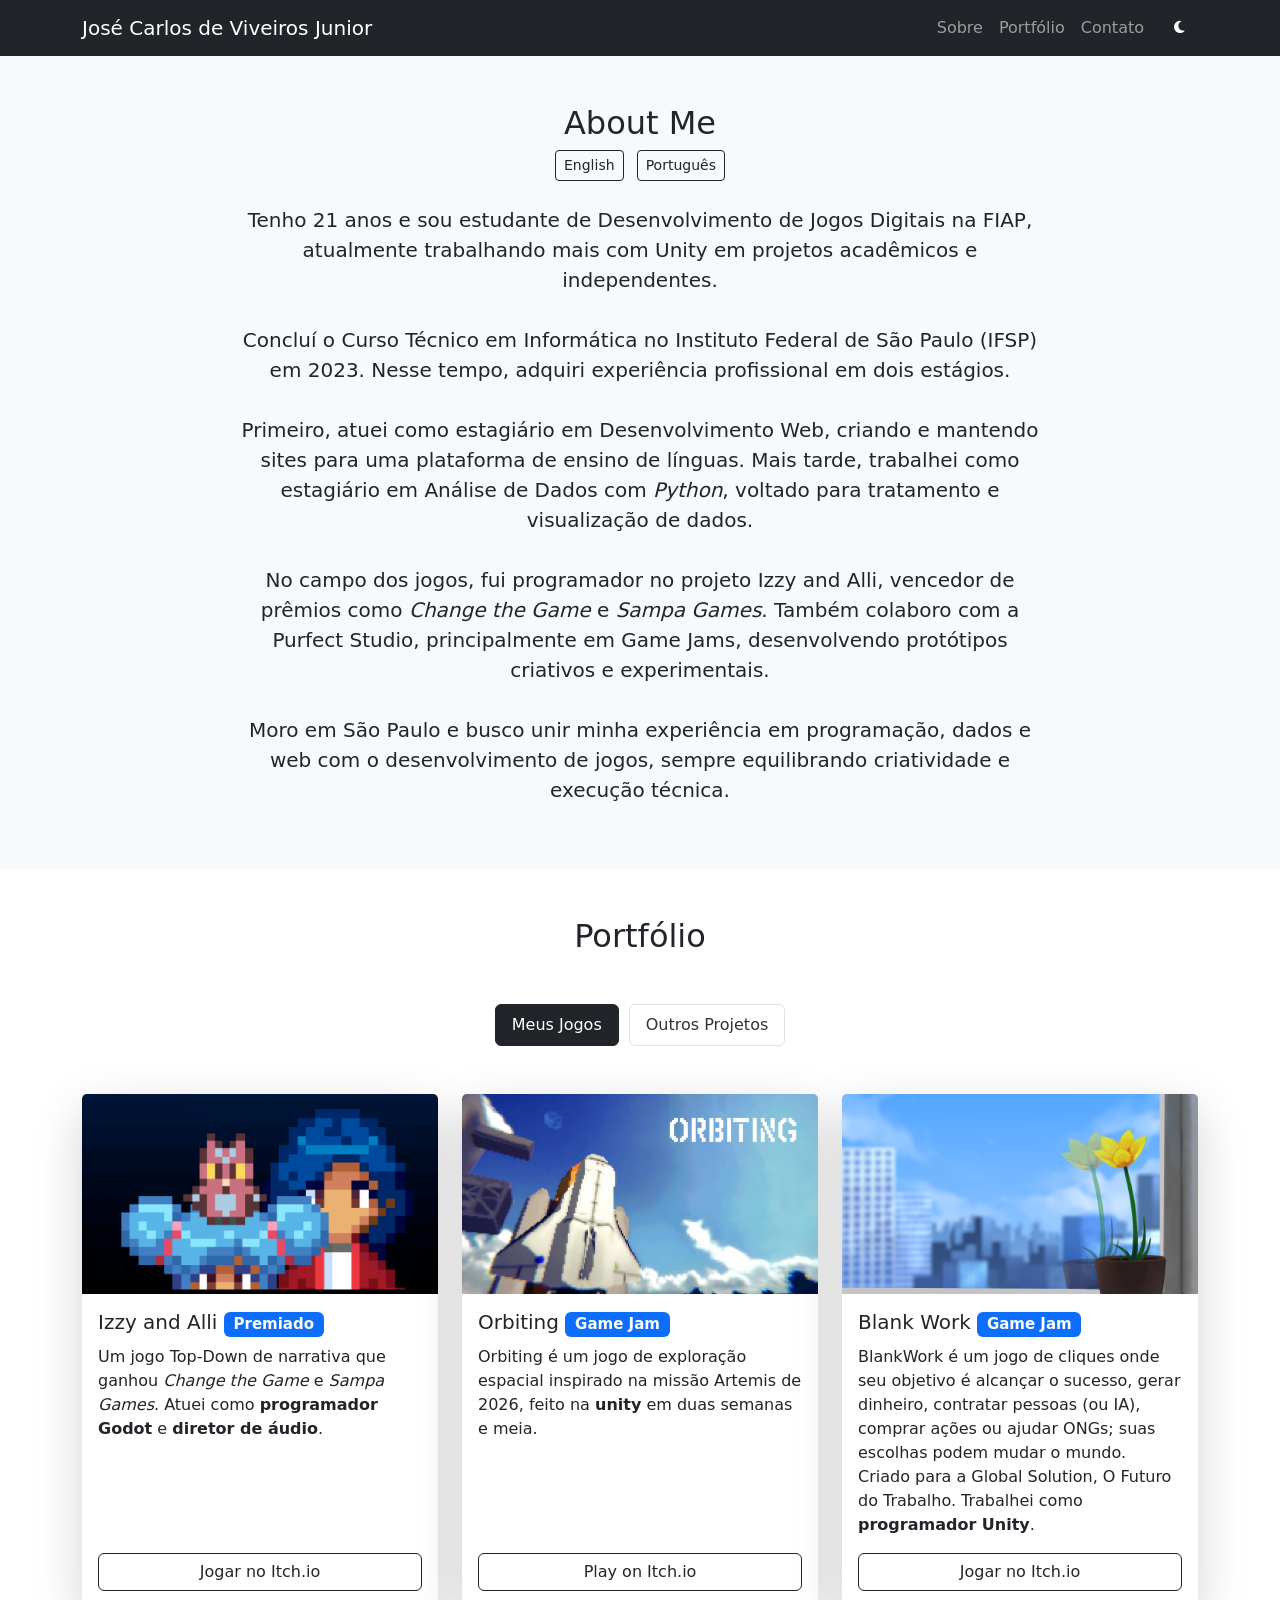
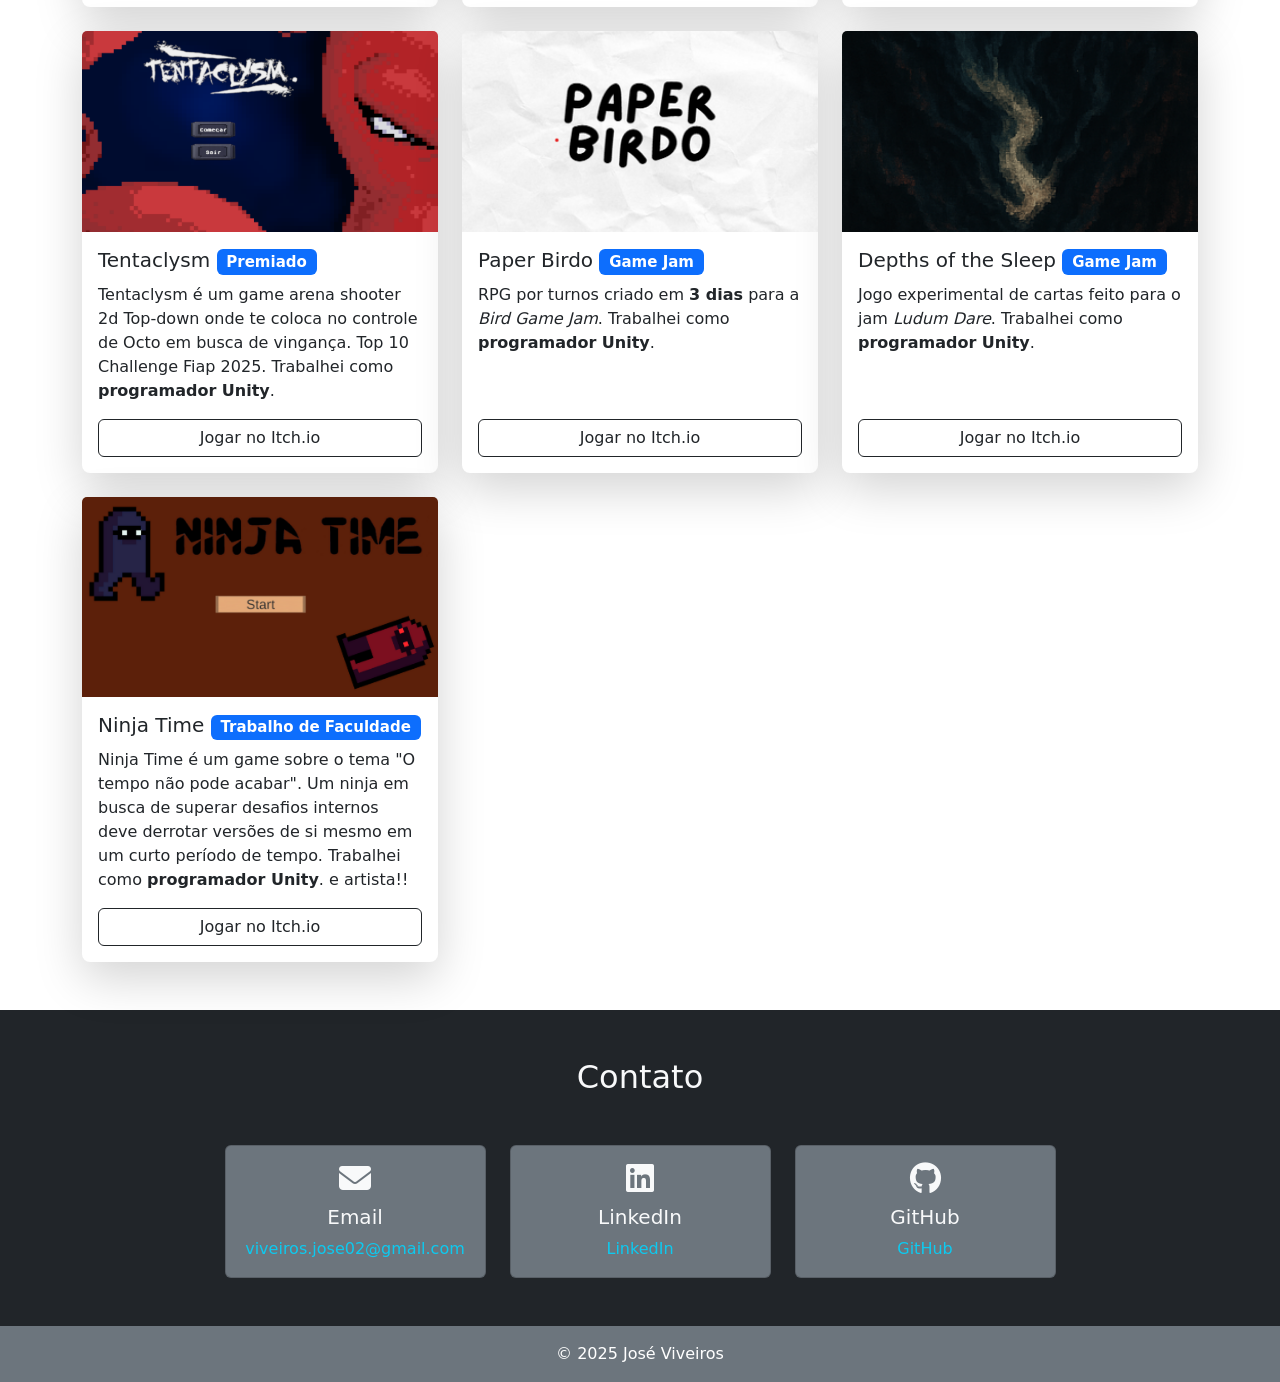
==== commit a68fa3e9: "add: orbiting and goblin" ====
--- a/index.html
+++ b/index.html
@@ -88,7 +88,30 @@
                     </div>
                 </div>
 
-                <!-- Tentaclysm -->
+                <!-- Orbiting -->
+                <div class="col-md-4">
+                    <div class="card shadow-lg border-0 rounded-3 h-100 project-card">
+                    <img src="Imgs/Orbiting.png" class="card-img-top" alt="">
+                    <div class="card-body d-flex flex-column">
+                        <h5 class="card-title">Orbiting <span class="badge bg-success">Game Jam</span></h5>
+                        <p class="card-text flex-grow-1" data-index="9"></p>
+                        <a href="https://untitled-gamestudio.itch.io/orbiting" target="_blank" class="btn btn-outline-dark mt-auto">Play</a>
+                    </div>
+                    </div>
+                </div>
+
+                <!-- Blank Work -->
+                <div class="col-md-4">
+                    <div class="card shadow-lg border-0 rounded-3 h-100 project-card">
+                    <img src="Imgs/Blank Work.png" class="card-img-top" alt="">
+                    <div class="card-body d-flex flex-column">
+                        <h5 class="card-title">Blank Work <span class="badge bg-primary">Game Jam</span></h5>
+                        <p class="card-text flex-grow-1" data-index="5"></p>
+                        <a href="https://untitled-gamestudio.itch.io/blank-work" target="_blank" class="btn btn-outline-dark mt-auto">Play</a>
+                    </div>
+                    </div>
+                </div>
+
                 <div class="col-md-4">
                     <div class="card shadow-lg border-0 rounded-3 h-100 project-card">
                     <img src="Imgs/Tentaclysm.png" class="card-img-top" alt="">
@@ -96,18 +119,6 @@
                         <h5 class="card-title">Tentaclysm <span class="badge bg-success">Award-winning</span></h5>
                         <p class="card-text flex-grow-1" data-index="4"></p>
                         <a href="https://zecavi.itch.io/tentaclysm" target="_blank" class="btn btn-outline-dark mt-auto">Play</a>
-                    </div>
-                    </div>
-                </div>
-
-                <!-- Blank Work -->
-                <div class="col-md-4">
-                    <div class="card shadow-lg border-0 rounded-3 h-100 project-card">
-                    <img src="Imgs/Blank Work.png" class="card-img-top" alt="">
-                    <div class="card-body d-flex flex-column">
-                        <h5 class="card-title">Blank Work <span class="badge bg-primary">Game Jam</span></h5>
-                        <p class="card-text flex-grow-1" data-index="5"></p>
-                        <a href="https://untitled-gamestudio.itch.io/blank-work" target="_blank" class="btn btn-outline-dark mt-auto">Play</a>
                     </div>
                     </div>
                 </div>
@@ -181,11 +192,11 @@
 
                     <div class="col-md-4">
                         <div class="card shadow-lg border-0 rounded-3 h-100 project-card">
-                            <img src="Imgs/Android.png" class="card-img-top" alt="">
+                            <img src="Imgs/goblin.png" class="card-img-top" alt="">
                             <div class="card-body d-flex flex-column">
                                 <h5 class="card-title">Android <span class="badge bg-info text-dark">Demonstração</span></h5>
                                 <p class="card-text flex-grow-1" data-index="8"></p>
-                                <a href="https://www.youtube.com/watch?v=L-4NmYMHUTg" target="_blank" class="btn btn-outline-dark mt-auto">Ver no Figma</a>
+                                <a href="https://www.youtube.com/watch?v=L-4NmYMHUTg" target="_blank" class="btn btn-outline-dark mt-auto">Ver post no Linkedin</a>
                             </div>
                         </div>
                     </div>
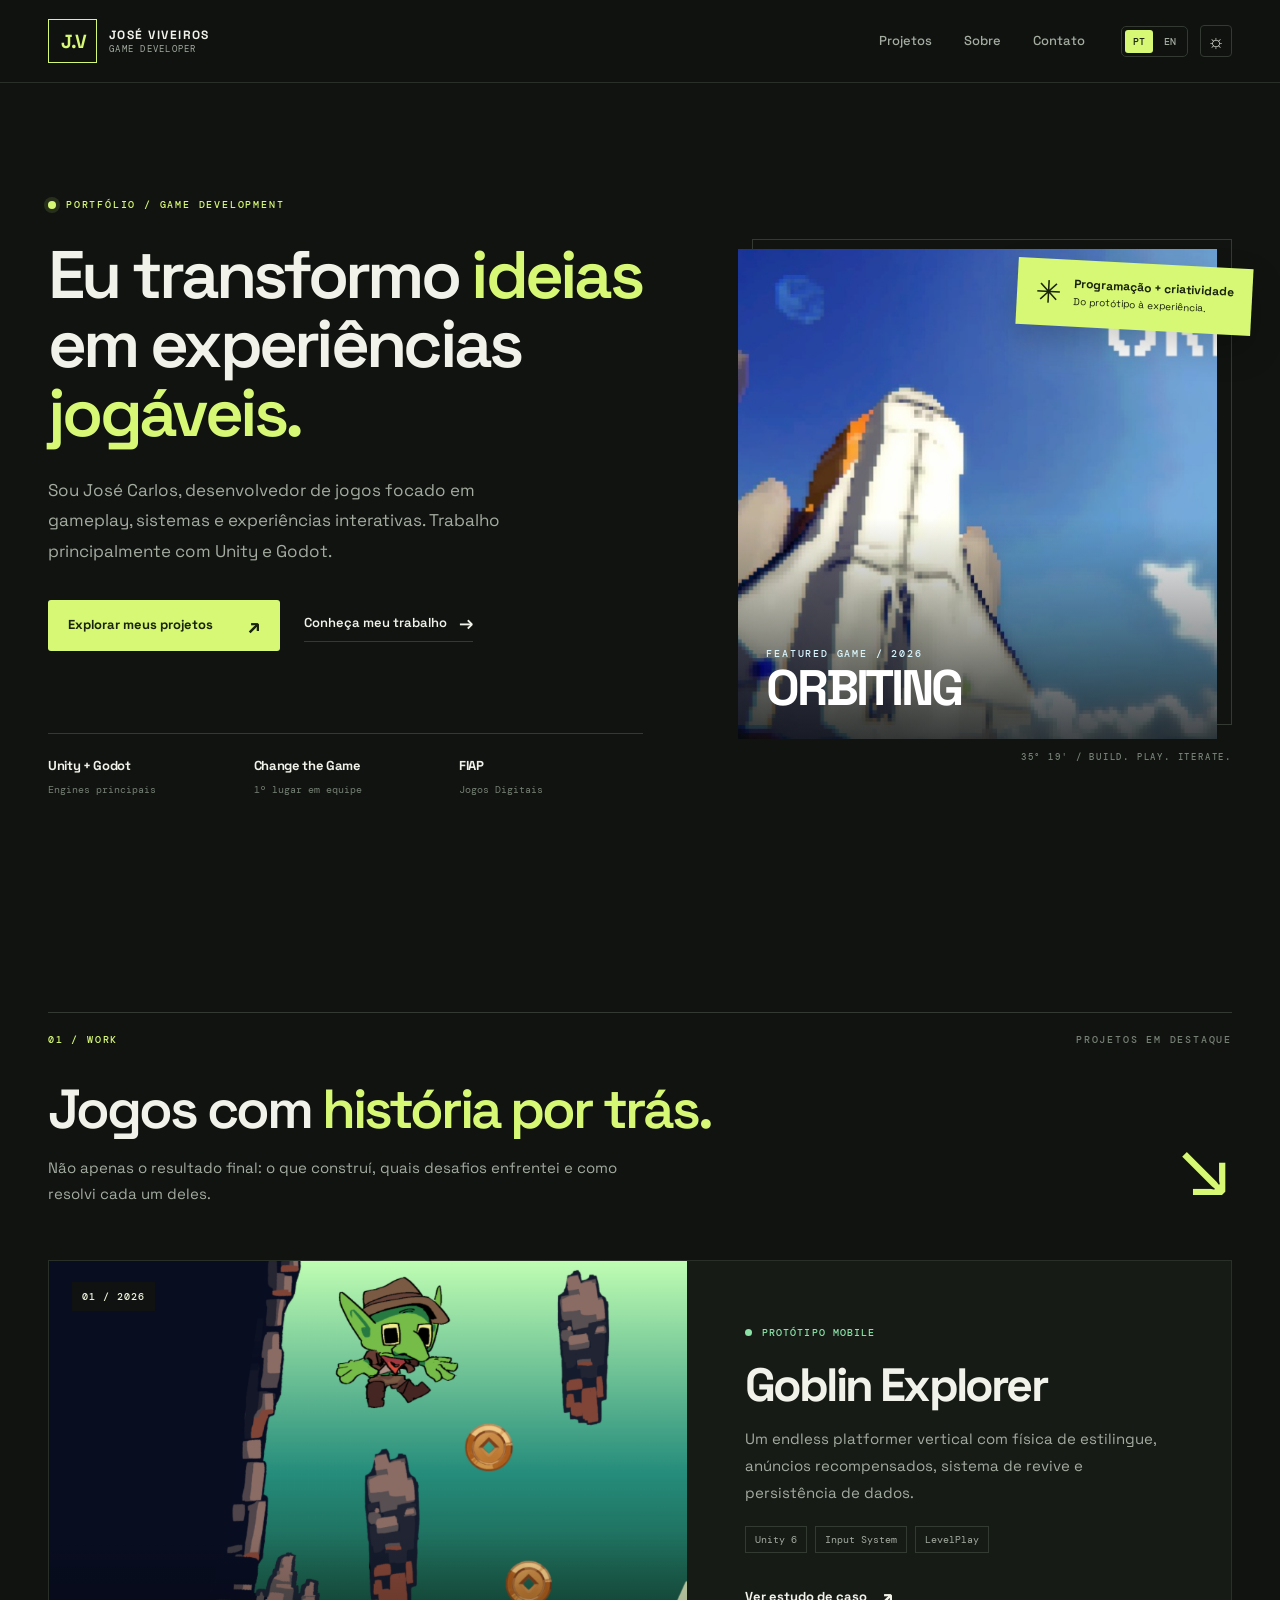
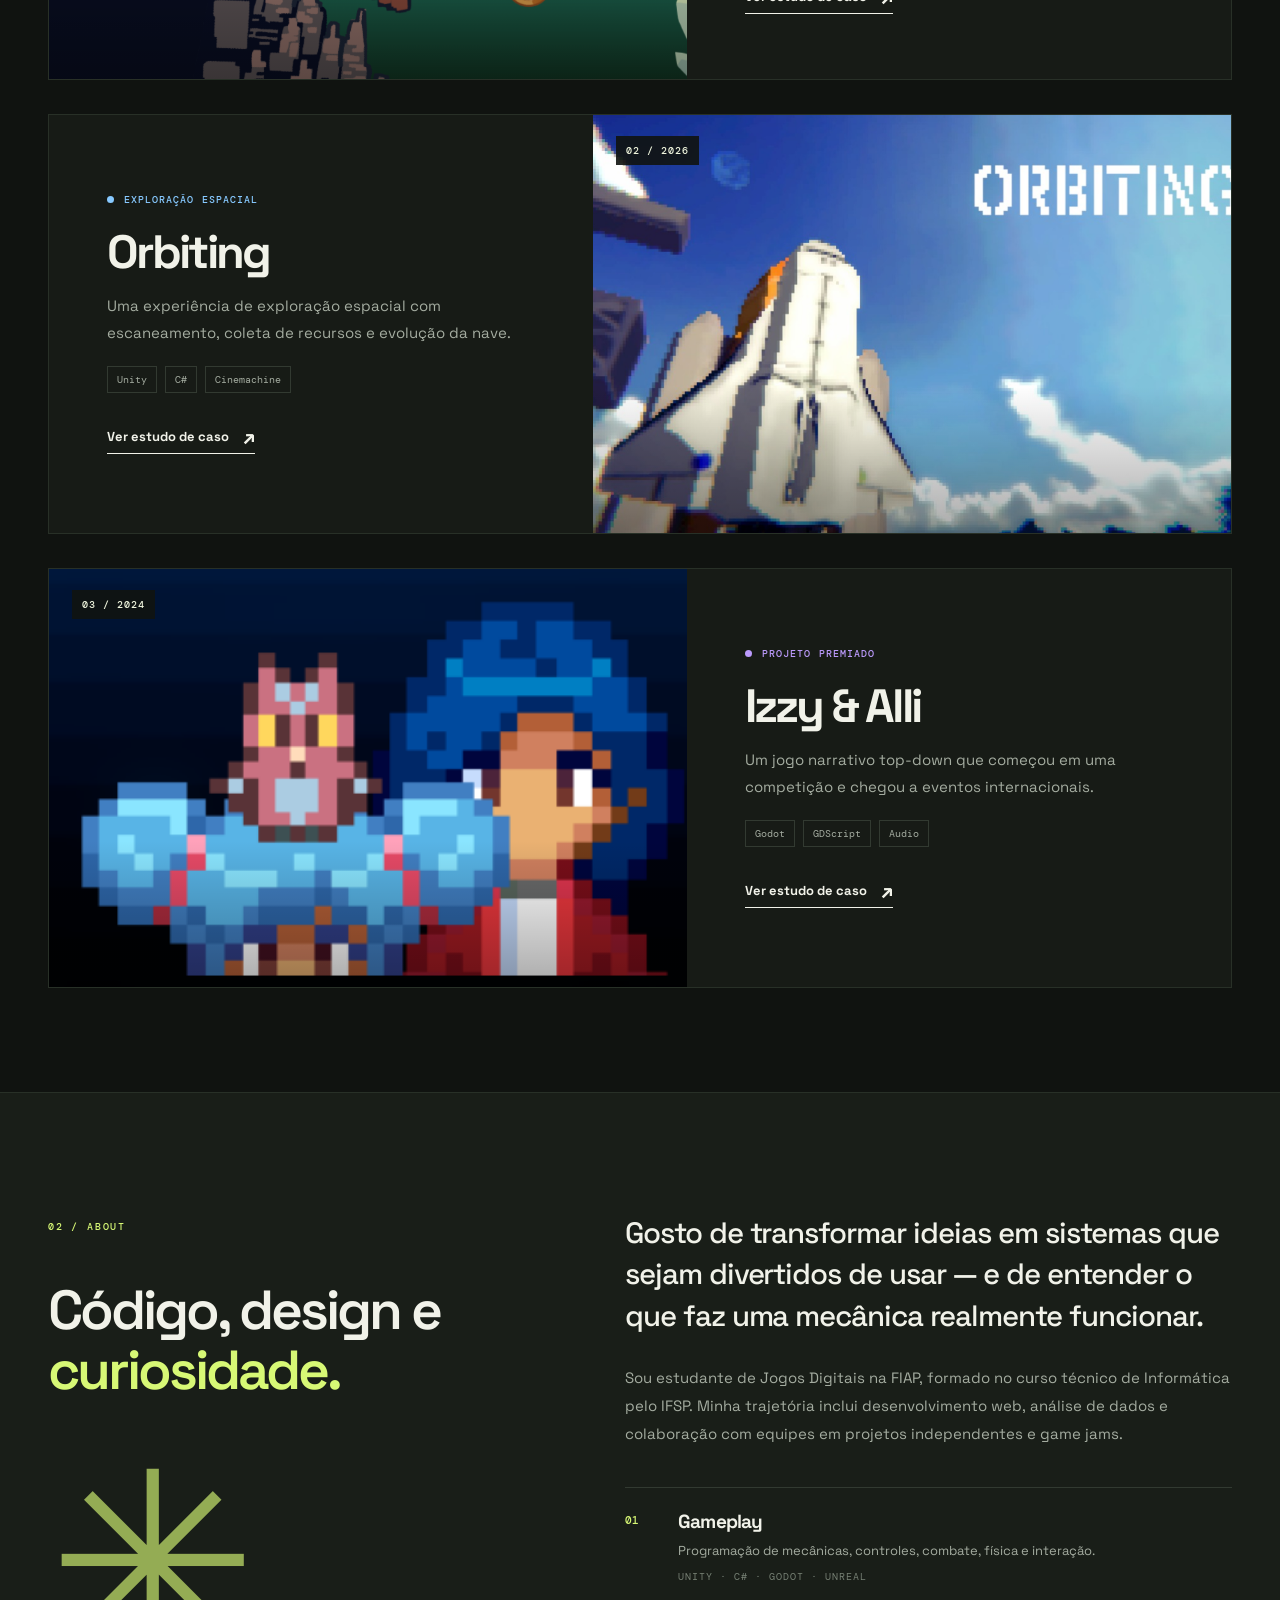
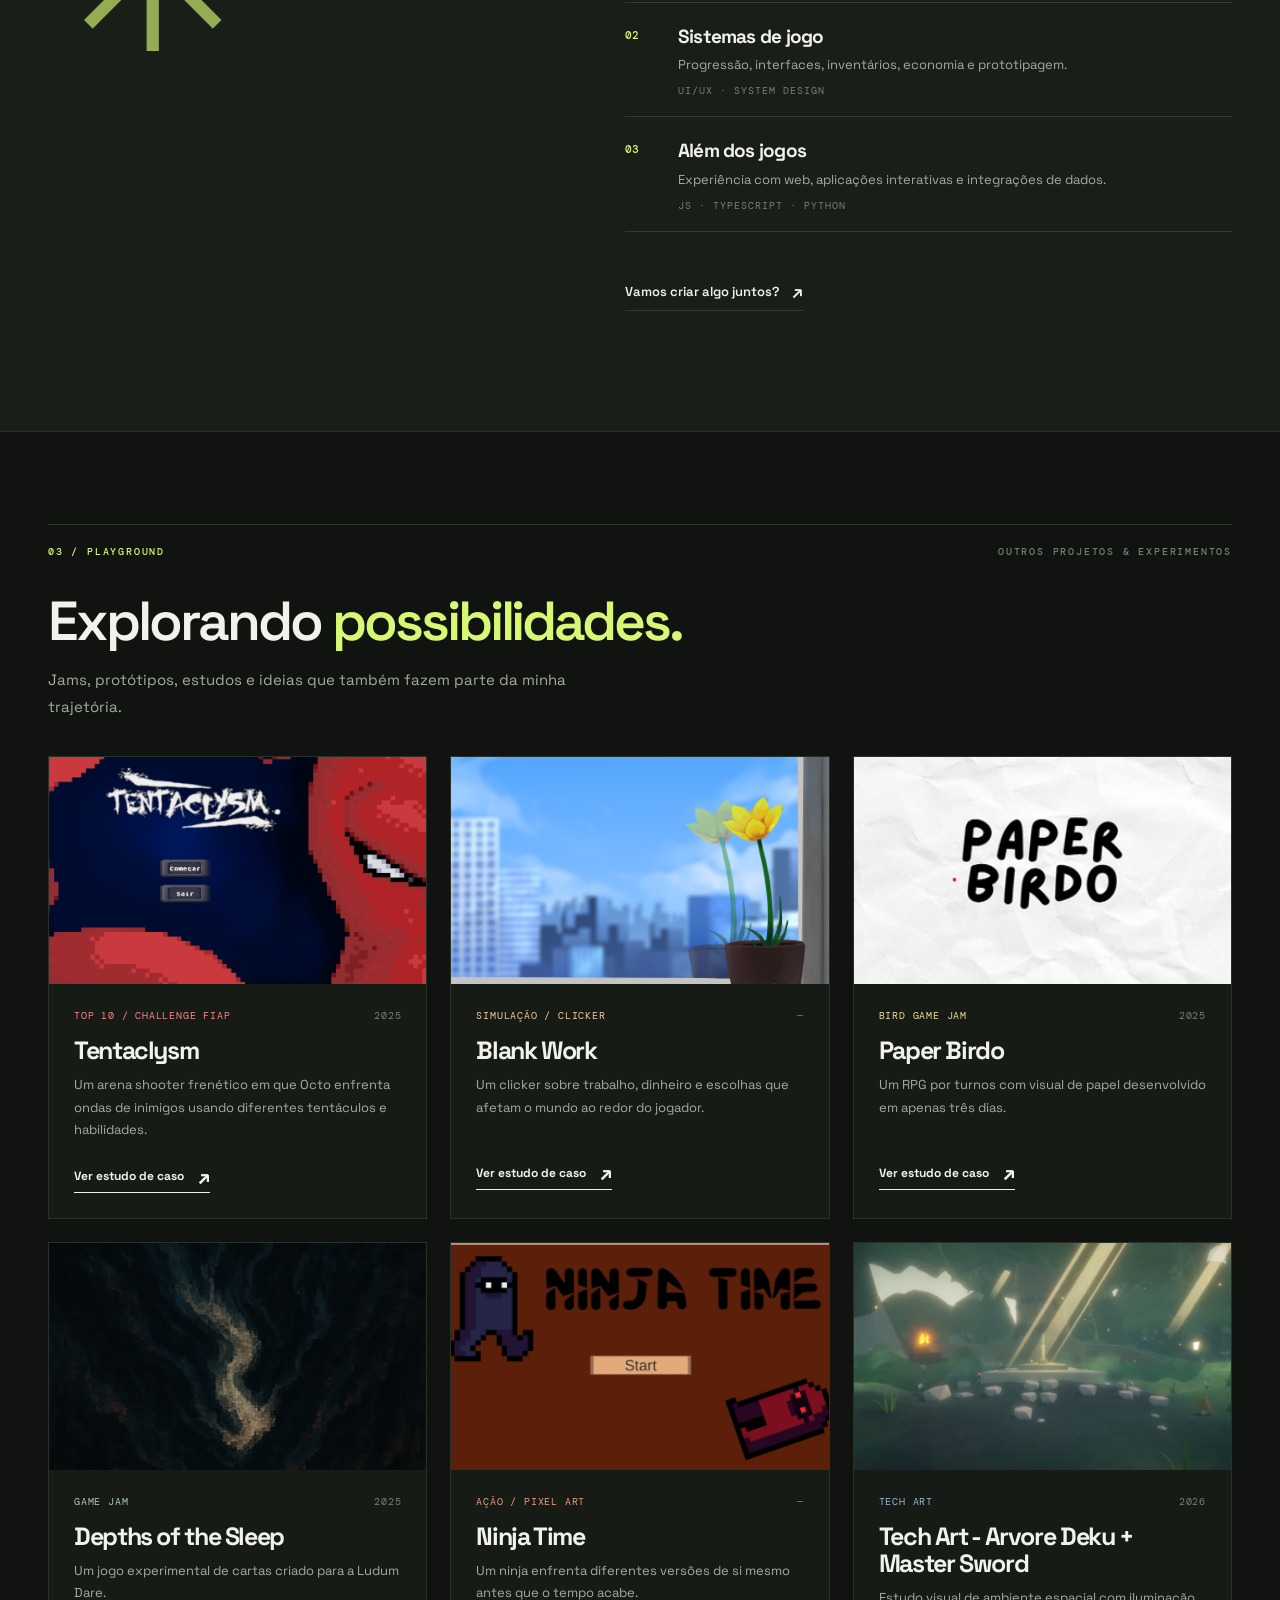
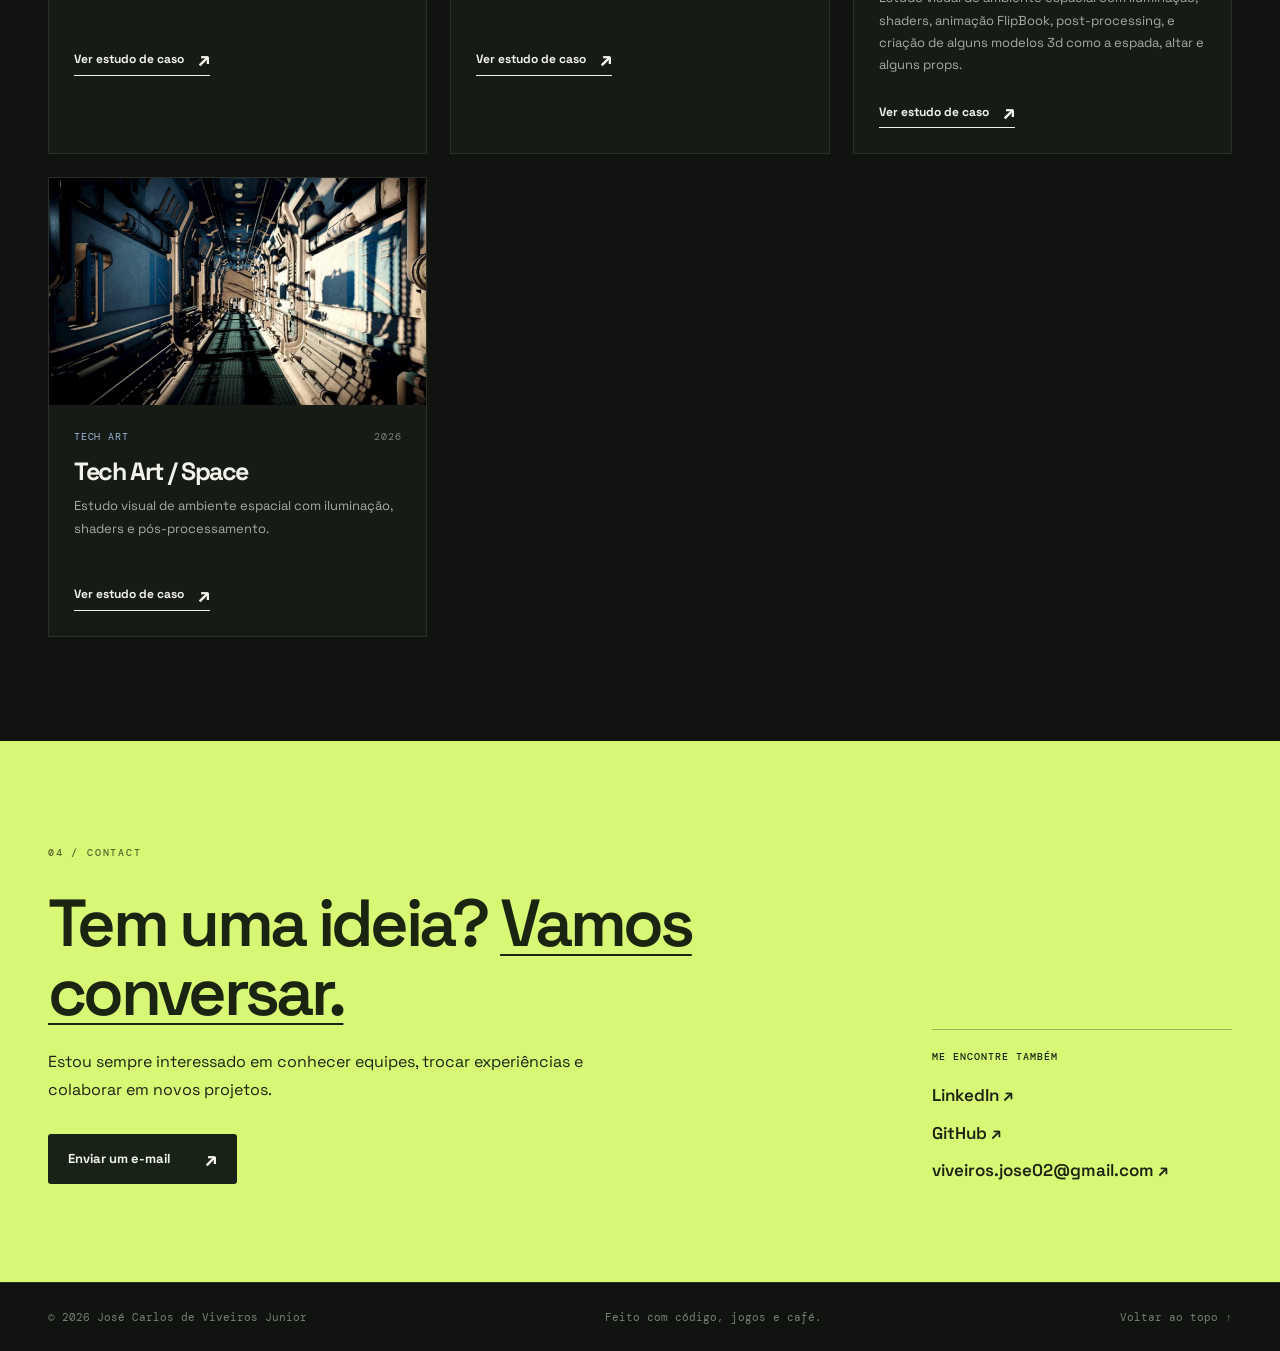
==== commit 270fb1bf: "fix/add: update evertything" ====
--- a/index.html
+++ b/index.html
@@ -1,244 +1,92 @@
-<!DOCTYPE html>
-<html lang="pt-br">
-<head>
-  <meta charset="UTF-8">
-  <meta name="viewport" content="width=device-width, initial-scale=1.0">
-  <title>José Viveiros - Portfolio</title>
-  <link rel="stylesheet" href="style.css">
-  <!-- Bootstrap CSS -->
-  <link href="https://cdn.jsdelivr.net/npm/bootstrap@5.3.3/dist/css/bootstrap.min.css" rel="stylesheet">
-  <!-- Font Awesome -->
-  <link rel="stylesheet" href="https://cdnjs.cloudflare.com/ajax/libs/font-awesome/6.5.0/css/all.min.css" />
-  <style>
-    .project-card { transition: transform 0.3s ease, box-shadow 0.3s ease; }
-    .project-card:hover { transform: scale(1.03); box-shadow: 0 10px 25px rgba(0,0,0,0.15); }
-    .contact-card { transition: transform 0.3s ease, box-shadow 0.3s ease; }
-    .contact-card:hover { transform: translateY(-5px); box-shadow: 0 10px 20px rgba(0,0,0,0.2); }
-    .contact-card a:hover { text-decoration: underline; color: #00c8ff; }
-    .nav-pills .nav-link { color: #333; border: 1px solid #dee2e6; margin: 0 5px; transition: all 0.3s ease; }
-    .nav-pills .nav-link.active { background-color: #212529; color: #fff; border-color: #212529; }
-  </style>
-</head>
-<body>
-
-  <!-- Navbar -->
-  <nav class="navbar navbar-expand-lg navbar-dark bg-dark sticky-top">
-    <div class="container">
-      <a class="navbar-brand" href="#">José Carlos de Viveiros Junior</a>
-      <button class="navbar-toggler" type="button" data-bs-toggle="collapse" data-bs-target="#navbarNav">
-        <span class="navbar-toggler-icon"></span>
-      </button>
-      <div class="collapse navbar-collapse" id="navbarNav">
-        <ul class="navbar-nav ms-auto">
-          <li class="nav-item"><a class="nav-link" href="#about">About</a></li>
-          <li class="nav-item"><a class="nav-link" href="#portfolio">Portfolio</a></li>
-          <li class="nav-item"><a class="nav-link" href="#contact">Contact</a></li>
-          <button id="btn-dark" class="btn btn-outline-dark btn-sm ms-2">
-            <i class="fas fa-moon"></i>
-            </button>
-
-        </ul>
-      </div>
-    </div>
-  </nav>
-
-
-  <!-- About Section -->
-  <section id="about" class="py-5 bg-light">
-    <div class="container text-center">
-      <h2>About Me</h2>
-      <div class="mb-4">
-        <button id="btn-en" class="btn btn-outline-dark btn-sm me-2">English</button>
-        <button id="btn-pt" class="btn btn-outline-dark btn-sm">Português</button>
-      </div>
-      <div id="about-text" class="lead mt-3 mx-auto" style="max-width: 800px;"></div>
-    </div>
-  </section>
-
-  <!-- Portfolio Section -->
-    <section id="portfolio" class="py-5">
-        <div class="container">
-            <h2 class="text-center mb-5">Portfolio</h2>
-
-            <ul class="nav nav-pills justify-content-center mb-5" id="portfolioTabs" role="tablist">
-            <li class="nav-item" role="presentation">
-                <button class="nav-link active" id="games-tab" data-bs-toggle="pill" data-bs-target="#games-content" type="button">Meus Jogos</button>
-            </li>
-            <li class="nav-item" role="presentation">
-                <button class="nav-link" id="external-tab" data-bs-toggle="pill" data-bs-target="#external-content" type="button">Outros Projetos</button>
-            </li>
-            </ul>
-
-            <div class="tab-content" id="portfolioTabsContent">
-
-            <!-- ABA 1: MEUS JOGOS -->
-            <div class="tab-pane fade show active" id="games-content">
-
-                <div class="row g-4">
-
-                <!-- Izzy -->
-                <div class="col-md-4">
-                    <div class="card shadow-lg border-0 rounded-3 h-100 project-card">
-                    <img src="Imgs/Izzy e alli foto.png" class="card-img-top" alt="">
-                    <div class="card-body d-flex flex-column">
-                        <h5 class="card-title">Izzy and Alli <span class="badge bg-success">Award-winning</span></h5>
-                        <p class="card-text flex-grow-1" data-index="0"></p>
-                        <a href="https://owlstudio.itch.io/izzy-e-alli" target="_blank" class="btn btn-outline-dark mt-auto">Play</a>
-                    </div>
-                    </div>
-                </div>
-
-                <!-- Orbiting -->
-                <div class="col-md-4">
-                    <div class="card shadow-lg border-0 rounded-3 h-100 project-card">
-                    <img src="Imgs/Orbiting.png" class="card-img-top" alt="">
-                    <div class="card-body d-flex flex-column">
-                        <h5 class="card-title">Orbiting <span class="badge bg-success">Game Jam</span></h5>
-                        <p class="card-text flex-grow-1" data-index="9"></p>
-                        <a href="https://untitled-gamestudio.itch.io/orbiting" target="_blank" class="btn btn-outline-dark mt-auto">Play</a>
-                    </div>
-                    </div>
-                </div>
-
-                <!-- Blank Work -->
-                <div class="col-md-4">
-                    <div class="card shadow-lg border-0 rounded-3 h-100 project-card">
-                    <img src="Imgs/Blank Work.png" class="card-img-top" alt="">
-                    <div class="card-body d-flex flex-column">
-                        <h5 class="card-title">Blank Work <span class="badge bg-primary">Game Jam</span></h5>
-                        <p class="card-text flex-grow-1" data-index="5"></p>
-                        <a href="https://untitled-gamestudio.itch.io/blank-work" target="_blank" class="btn btn-outline-dark mt-auto">Play</a>
-                    </div>
-                    </div>
-                </div>
-
-                <div class="col-md-4">
-                    <div class="card shadow-lg border-0 rounded-3 h-100 project-card">
-                    <img src="Imgs/Tentaclysm.png" class="card-img-top" alt="">
-                    <div class="card-body d-flex flex-column">
-                        <h5 class="card-title">Tentaclysm <span class="badge bg-success">Award-winning</span></h5>
-                        <p class="card-text flex-grow-1" data-index="4"></p>
-                        <a href="https://zecavi.itch.io/tentaclysm" target="_blank" class="btn btn-outline-dark mt-auto">Play</a>
-                    </div>
-                    </div>
-                </div>
-
-                <!-- Paper Birdo -->
-                <div class="col-md-4">
-                    <div class="card shadow-lg border-0 rounded-3 h-100 project-card">
-                    <img src="Imgs/Paper Birdo foto.png" class="card-img-top" alt="">
-                    <div class="card-body d-flex flex-column">
-                        <h5 class="card-title">Paper Birdo <span class="badge bg-primary">Game Jam</span></h5>
-                        <p class="card-text flex-grow-1" data-index="1"></p>
-                        <a href="https://purrfectstudio.itch.io/paper-bird" target="_blank" class="btn btn-outline-dark mt-auto">Play</a>
-                    </div>
-                    </div>
-                </div>
-
-                <!-- Depths -->
-                <div class="col-md-4">
-                    <div class="card shadow-lg border-0 rounded-3 h-100 project-card">
-                    <img src="Imgs/ludum dare.png" class="card-img-top" alt="">
-                    <div class="card-body d-flex flex-column">
-                        <h5 class="card-title">Depths of the Sleep <span class="badge bg-primary">Game Jam</span></h5>
-                        <p class="card-text flex-grow-1" data-index="2"></p>
-                        <a href="https://purrfectstudio.itch.io/dephts-of-the-sleep" target="_blank" class="btn btn-outline-dark mt-auto">Play</a>
-                    </div>
-                    </div>
-                </div>
-
-                <!-- Ninja Time -->
-                <div class="col-md-4">
-                    <div class="card shadow-lg border-0 rounded-3 h-100 project-card">
-                    <img src="Imgs/Ninja Time.png" class="card-img-top" alt="">
-                    <div class="card-body d-flex flex-column">
-                        <h5 class="card-title">Ninja Time <span class="badge bg-primary">College Assignment</span></h5>
-                        <p class="card-text flex-grow-1" data-index="6"></p>
-                        <a href="https://zecavi.itch.io/ninja-time" target="_blank" class="btn btn-outline-dark mt-auto">Play</a>
-                    </div>
-                    </div>
-                </div>
-
-                </div>
-            </div>
-
-            <!-- ABA 2: PROJETOS EXTERNOS -->
-            <div class="tab-pane fade" id="external-content">
-
-                <div class="row g-4">
-
-                    <!-- Paper Forest -->
-                    <div class="col-md-4">
-                        <div class="card shadow-lg border-0 rounded-3 h-100 project-card">
-                            <img src="Imgs/Paper forest.png" class="card-img-top" alt="">
-                            <div class="card-body d-flex flex-column">
-                                <h5 class="card-title">Paper Forest <span class="badge bg-info text-dark">Game Concept</span></h5>
-                                <p class="card-text flex-grow-1" data-index="3"></p>
-                                <a href="https://www.figma.com/slides/jEu1diVIqTjek7ipczn5wW/Paper-Forest" target="_blank" class="btn btn-outline-dark mt-auto">Ver no Figma</a>
-                            </div>
-                        </div>
-                    </div>
-
-                    <div class="col-md-4">
-                        <div class="card shadow-lg border-0 rounded-3 h-100 project-card">
-                            <img src="Imgs/Tech Art1.png" class="card-img-top" alt="">
-                            <div class="card-body d-flex flex-column">
-                                <h5 class="card-title">Tech Art<span class="badge bg-info text-dark">Demonstração</span></h5>
-                                <p class="card-text flex-grow-1" data-index="7"></p>
-                                <a href="https://www.youtube.com/watch?v=_HxHS7afWVE" target="_blank" class="btn btn-outline-dark mt-auto">Ver no Youtube</a>
-                            </div>
-                        </div>
-                    </div>
-
-                    <div class="col-md-4">
-                        <div class="card shadow-lg border-0 rounded-3 h-100 project-card">
-                            <img src="Imgs/goblin.png" class="card-img-top" alt="">
-                            <div class="card-body d-flex flex-column">
-                                <h5 class="card-title">Android <span class="badge bg-info text-dark">Demonstração</span></h5>
-                                <p class="card-text flex-grow-1" data-index="8"></p>
-                                <a href="https://www.youtube.com/watch?v=L-4NmYMHUTg" target="_blank" class="btn btn-outline-dark mt-auto">Ver post no Linkedin</a>
-                            </div>
-                        </div>
-                    </div>
-
-                
-
-                </div>
-            </div>
-
-            </div>
-        </div>
-    </section>
-
-  <!-- Contact Section -->
-  <section id="contact" class="py-5 bg-dark text-light">
-    <div class="container text-center">
-      <h2>Contact</h2>
-      <div class="row justify-content-center g-4 mt-4">
-        <div class="col-md-3">
-          <div class="card bg-secondary text-light h-100 contact-card">
-            <div class="card-body"><i class="fas fa-envelope fa-2x"></i><h5 class="mt-2">Email</h5><a href="mailto:viveiros.jose02@gmail.com" class="text-info text-decoration-none">viveiros.jose02@gmail.com</a></div>
-          </div>
-        </div>
-        <div class="col-md-3">
-          <div class="card bg-secondary text-light h-100 contact-card">
-            <div class="card-body"><i class="fab fa-linkedin fa-2x"></i><h5 class="mt-2">LinkedIn</h5><a href="https://www.linkedin.com/in/josé-viveiros-b39871285/" target="_blank" class="text-info text-decoration-none">LinkedIn</a></div>
-          </div>
-        </div>
-        <div class="col-md-3">
-          <div class="card bg-secondary text-light h-100 contact-card">
-            <div class="card-body"><i class="fab fa-github fa-2x"></i><h5 class="mt-2">GitHub</h5><a href="https://github.com/josecarlos3040" target="_blank" class="text-info text-decoration-none">GitHub</a></div>
-          </div>
-        </div>
-      </div>
-    </div>
-  </section>
-
-  <footer class="bg-secondary text-white text-center py-3">
-    <p class="mb-0">&copy; 2025 José Viveiros</p>
-  </footer>
-
-  <script src="https://cdn.jsdelivr.net/npm/bootstrap@5.3.3/dist/js/bootstrap.bundle.min.js"></script>
-  <script src="lang.js"></script>
-</body>
-</html>+<!DOCTYPE html>
+<html lang="pt-BR" data-theme="dark">
+<head>
+  <meta charset="UTF-8">
+  <meta name="viewport" content="width=device-width, initial-scale=1">
+  <meta name="theme-color" content="#101310">
+  <meta name="description" content="Portfólio de José Carlos de Viveiros Junior: programação de gameplay, Unity, Godot e projetos de jogos.">
+  <title>José Viveiros — Game Developer</title>
+  <link rel="preconnect" href="https://fonts.googleapis.com">
+  <link rel="preconnect" href="https://fonts.gstatic.com" crossorigin>
+  <link href="https://fonts.googleapis.com/css2?family=DM+Mono:wght@400;500&family=Space+Grotesk:wght@400;500;600;700&display=swap" rel="stylesheet">
+  <link rel="stylesheet" href="style.css">
+  <script src="projects.js" defer></script>
+  <script src="lang.js" defer></script>
+  <script src="app.js" defer></script>
+</head>
+<body data-page="home">
+  <a class="skip-link" href="#main" data-i18n="skip">Pular para conteúdo</a>
+  <header class="site-header">
+    <div class="container nav-inner">
+      <a class="brand" href="index.html" aria-label="Página inicial de José Viveiros"><span class="brand-symbol">J<span class="brand-dot">.</span>V</span><span class="brand-wordmark">JOSÉ VIVEIROS <small>GAME DEVELOPER</small></span></a>
+      <nav class="nav-links" aria-label="Navegação principal">
+        <a href="#work" data-i18n="navWork">Projetos</a>
+        <a href="#about" data-i18n="navAbout">Sobre</a>
+        <a href="#contact" data-i18n="navContact">Contato</a>
+      </nav>
+      <div class="nav-actions">
+        <div class="language-switch" role="group" aria-label="Language / Idioma">
+          <button class="language-button" type="button" data-lang="pt" aria-pressed="true">PT</button>
+          <button class="language-button" type="button" data-lang="en" aria-pressed="false">EN</button>
+        </div>
+        <button class="theme-button" id="theme-toggle" type="button" aria-label="Alternar tema" title="Alternar tema"><span id="theme-icon" aria-hidden="true">☼</span></button>
+      </div>
+    </div>
+  </header>
+
+  <main id="main">
+    <section class="hero container" aria-labelledby="hero-title">
+      <div class="hero-copy">
+        <p class="eyebrow"><span class="status-dot"></span><span data-i18n="heroEyebrow">PORTFÓLIO / GAME DEVELOPMENT</span></p>
+        <h1 id="hero-title" data-i18n-html="heroTitle">Eu transformo <em>ideias</em> em experiências <em>jogáveis.</em></h1>
+        <p class="hero-summary" data-i18n="heroDescription">Sou José Carlos, desenvolvedor de jogos focado em gameplay, sistemas e experiências interativas. Trabalho principalmente com Unity e Godot.</p>
+        <div class="hero-actions">
+          <a class="button button-primary" href="#work"><span data-i18n="viewProjects">Explorar meus projetos</span><span aria-hidden="true">↗</span></a>
+          <a class="text-link" href="#about"><span data-i18n="knowMe">Conheça meu trabalho</span><span aria-hidden="true">→</span></a>
+        </div>
+        <div class="hero-proof">
+          <div><strong>Unity + Godot</strong><span data-i18n="heroProof1">Engines principais</span></div>
+          <div><strong>Change the Game</strong><span data-i18n="heroProof2">1º lugar em equipe</span></div>
+          <div><strong>FIAP</strong><span data-i18n="heroProof3">Jogos Digitais</span></div>
+        </div>
+      </div>
+      <div class="hero-visual">
+        <div class="hero-image-frame"><img src="image/Orbiting.png" alt="Cena do jogo Orbiting mostrando uma nave espacial" fetchpriority="high"><div class="hero-image-shade"></div><div class="hero-image-label"><span class="micro-label">FEATURED GAME / 2026</span><strong>ORBITING</strong></div></div>
+        <div class="hero-floating-note"><span class="note-cross" aria-hidden="true">✳</span><div><b data-i18n="heroNoteTitle">Programação + criatividade</b><small data-i18n="heroNoteText">Do protótipo à experiência.</small></div></div>
+        <span class="hero-coordinate" aria-hidden="true">35° 19′ / BUILD. PLAY. ITERATE.</span>
+      </div>
+    </section>
+
+    <section id="work" class="section-block container" aria-labelledby="work-title">
+      <div class="section-topline"><span class="section-index">01 / WORK</span><span data-i18n="sectionWorkTop">PROJETOS EM DESTAQUE</span></div>
+      <div class="section-heading"><div><h2 id="work-title" data-i18n-html="workTitle">Jogos com <em>história por trás.</em></h2><p data-i18n="workDescription">Não apenas o resultado final: o que construí, quais desafios enfrentei e como resolvi cada um deles.</p></div><span class="heading-decoration" aria-hidden="true">↘</span></div>
+      <div id="featured-projects" class="featured-projects" aria-live="polite"></div>
+    </section>
+
+    <section id="about" class="about-section" aria-labelledby="about-title">
+      <div class="container about-grid">
+        <div class="about-sticky"><span class="section-index">02 / ABOUT</span><h2 id="about-title" data-i18n-html="aboutTitle">Código, design e <em>curiosidade.</em></h2><div class="about-symbol" aria-hidden="true">✳</div></div>
+        <div class="about-content">
+          <p class="about-lead" data-i18n="aboutLead">Gosto de transformar ideias em sistemas que sejam divertidos de usar — e de entender o que faz uma mecânica realmente funcionar.</p>
+          <p data-i18n="aboutBody">Sou estudante de Jogos Digitais na FIAP, formado no curso técnico de Informática pelo IFSP. Minha trajetória inclui desenvolvimento web, análise de dados e colaboração com equipes em projetos independentes e game jams.</p>
+          <div class="skills-grid">
+            <div class="skill-panel"><span>01</span><h3 data-i18n="skill1Title">Gameplay</h3><p data-i18n="skill1Body">Programação de mecânicas, controles, combate, física e interação.</p><small>UNITY · C# · GODOT · UNREAL</small></div>
+            <div class="skill-panel"><span>02</span><h3 data-i18n="skill2Title">Sistemas de jogo</h3><p data-i18n="skill2Body">Progressão, interfaces, inventários, economia e prototipagem.</p><small>UI/UX · SYSTEM DESIGN</small></div>
+            <div class="skill-panel"><span>03</span><h3 data-i18n="skill3Title">Além dos jogos</h3><p data-i18n="skill3Body">Experiência com web, aplicações interativas e integrações de dados.</p><small>JS · TYPESCRIPT · PYTHON</small></div>
+          </div>
+          <a class="text-link about-link" href="mailto:viveiros.jose02@gmail.com"><span data-i18n="aboutCTA">Vamos criar algo juntos?</span><span aria-hidden="true">↗</span></a>
+        </div>
+      </div>
+    </section>
+
+    <section class="section-block container more-work" aria-labelledby="more-work-title">
+      <div class="section-topline"><span class="section-index">03 / PLAYGROUND</span><span data-i18n="moreWorkTop">OUTROS PROJETOS & EXPERIMENTOS</span></div>
+      <div class="section-heading section-heading-compact"><div><h2 id="more-work-title" data-i18n-html="moreWorkTitle">Explorando <em>possibilidades.</em></h2><p data-i18n="moreWorkDescription">Jams, protótipos, estudos e ideias que também fazem parte da minha trajetória.</p></div></div>
+      <div id="other-projects" class="other-projects" aria-live="polite"></div>
+    </section>
+
+    <section id="contact" class="contact-section"><div class="container contact-grid"><div><span class="section-index">04 / CONTACT</span><h2 data-i18n-html="contactTitle">Tem uma ideia? <em>Vamos conversar.</em></h2><p data-i18n="contactDescription">Estou sempre interessado em conhecer equipes, trocar experiências e colaborar em novos projetos.</p><a class="button button-dark" href="mailto:viveiros.jose02@gmail.com"><span data-i18n="contactCTA">Enviar um e-mail</span><span aria-hidden="true">↗</span></a></div><div class="contact-side"><span data-i18n="findMe">ME ENCONTRE TAMBÉM</span><a href="https://www.linkedin.com/in/jos%C3%A9-viveiros-b39871285/" target="_blank" rel="noopener noreferrer">LinkedIn ↗</a><a href="https://github.com/josecarlos3040" target="_blank" rel="noopener noreferrer">GitHub ↗</a><a href="mailto:viveiros.jose02@gmail.com">viveiros.jose02@gmail.com ↗</a></div></div></section>
+  </main>
+  <footer class="site-footer"><div class="container footer-inner"><span>© <span id="current-year">2026</span> José Carlos de Viveiros Junior</span><span data-i18n="footerMade">Feito com código, jogos e café.</span><a href="#main" data-i18n="backToTop">Voltar ao topo ↑</a></div></footer>
+</body>
+</html>
--- a/style.css
+++ b/style.css
@@ -1,87 +1,347 @@
-  .project-card {
-    transition: transform 0.3s ease, box-shadow 0.3s ease;
-  }
-  .project-card:hover {
-    transform: scale(1.03);
-    box-shadow: 0 10px 25px rgba(0,0,0,0.15);
-  }
-    .contact-card a:hover {
-    text-decoration: underline;
-    color: #00c8ff;
-  }
-  .contact-card {
-    transition: transform 0.3s ease, box-shadow 0.3s ease;
-  }
-  .contact-card:hover {
-    transform: translateY(-5px);
-    box-shadow: 0 10px 20px rgba(0,0,0,0.2);
-  }
-
-  .card-img-top {
-  width: 100%;
-  aspect-ratio: 16 / 9;
-  object-fit: cover;
-  object-position: center;
-}
-body.dark {
-  background-color: #121212;
-  color: #e0e0e0;
-}
-
-body.dark .bg-light {
-  background-color: #1e1e1e !important;
-}
-
-body.dark .bg-dark {
-  background-color: #000 !important;
-}
-
-body.dark .card {
-  background-color: #1e1e1e;
-  color: #fff;
-}
-
-body.dark .nav-link {
-  color: #ccc ;
-}
-
-body.dark .nav-pills .nav-link.active {
-  background-color: #fff;
-  color: #000 !important;
-}
-
-body.dark .btn-outline-dark {
-  color: #fff;
-  border-color: #fff;
-}
-
-body.dark .btn-outline-dark:hover {
-  color: #000;
-}
-#btn-dark {
-  border: none;
-  background: transparent;
-  border-radius: 50%;
-  width: 38px;
-  height: 38px;
-  display: flex;
-  align-items: center;
-  justify-content: center;
-  transition: background 0.3s ease, transform 0.2s ease;
-}
-
-#btn-dark i {
-  color: white;
-  transition: color 0.3s ease;
-}
-
-/* hover bonito sem borda */
-#btn-dark:hover {
-  background: rgba(255, 255, 255, 0.15);
-  transform: scale(1.1);
-}
-
-/* opcional: muda levemente a cor */
-#btn-dark:hover i {
-  color: #ffd700; /* dourado leve tipo sol */
-}+/* ===============================
+   JOSÉ VIVEIROS · PORTFOLIO
+   Layout responsivo, sem frameworks.
+   Edite as cores nas variáveis abaixo.
+   =============================== */
+:root {
+  color-scheme: dark;
+  --bg: #101310;
+  --bg-elevated: #191e18;
+  --bg-soft: #171b16;
+  --surface: #1c221c;
+  --text: #f1f2e9;
+  --muted: #a4aca0;
+  --subtle: #768074;
+  --line: #323a31;
+  --line-soft: #283027;
+  --accent: #d7f875;
+  --on-accent: #19240a;
+  --contact-text: #1a2410;
+  --site-width: 1220px;
+  --mono: 'DM Mono', 'Consolas', monospace;
+  --display: 'Space Grotesk', 'Arial', sans-serif;
+}
+html[data-theme='light'] {
+  color-scheme: light;
+  --bg: #f5f5ee;
+  --bg-elevated: #e9eadf;
+  --bg-soft: #eceee5;
+  --surface: #fffef8;
+  --text: #202821;
+  --muted: #556253;
+  --subtle: #69776a;
+  --line: #cfd5c8;
+  --line-soft: #dce2d7;
+  --accent: #c4e75e;
+  --on-accent: #202a0a;
+  --contact-text: #1a2410;
+}
+*, *::before, *::after { box-sizing: border-box; }
+html { scroll-behavior: smooth; scroll-padding-top: 100px; }
+body { margin: 0; background: var(--bg); color: var(--text); font-family: var(--display); -webkit-font-smoothing: antialiased; line-height: 1.55; }
+::selection { background: var(--accent); color: var(--on-accent); }
+a { color: inherit; text-decoration: none; }
+button { font: inherit; }
+button, a { -webkit-tap-highlight-color: transparent; }
+a:focus-visible, button:focus-visible { outline: 2px solid var(--accent); outline-offset: 5px; }
+img { display: block; max-width: 100%; }
+.container { width: min(calc(100% - 96px), var(--site-width)); margin-inline: auto; }
+.skip-link { position: absolute; z-index: 100; left: 20px; top: -100px; background: var(--accent); color: var(--on-accent); padding: 10px 16px; }
+.skip-link:focus { top: 12px; }
+
+/* Header */
+.site-header { position: sticky; top: 0; z-index: 30; background: color-mix(in srgb, var(--bg) 89%, transparent); border-bottom: 1px solid var(--line-soft); backdrop-filter: blur(20px); }
+.nav-inner { min-height: 82px; display: flex; align-items: center; gap: 36px; }
+.brand { display: inline-flex; align-items: center; gap: 12px; flex-shrink: 0; }
+.brand-symbol { display: inline-flex; align-items: center; justify-content: center; height: 44px; min-width: 49px; padding: 0 7px; border: 1px solid var(--accent); color: var(--accent); font: 700 19px var(--display); letter-spacing: -2px; }
+.brand-dot { color: var(--accent); }
+.brand-wordmark { font-size: 12px; font-weight: 700; letter-spacing: 1.45px; line-height: 1.4; white-space: nowrap; }
+.brand-wordmark small { display: block; color: var(--muted); font: 400 9px var(--mono); letter-spacing: 1.25px; }
+.nav-links { display: flex; align-items: center; gap: 32px; margin-left: auto; }
+.nav-links a { font-size: 13px; font-weight: 500; color: var(--muted); transition: color .2s; }
+.nav-links a:hover { color: var(--text); }
+.nav-actions { display: flex; align-items: center; gap: 12px; }
+.language-switch { display: flex; gap: 3px; padding: 3px; border: 1px solid var(--line); border-radius: 5px; }
+.language-button { padding: 5px 8px; border: 0; border-radius: 3px; background: transparent; color: var(--muted); font: 500 10px var(--mono); cursor: pointer; }
+.language-button[aria-pressed='true'] { background: var(--accent); color: var(--on-accent); }
+.theme-button { width: 32px; height: 32px; border: 1px solid var(--line); border-radius: 4px; background: transparent; color: var(--text); cursor: pointer; font-size: 19px; display: grid; place-items: center; }
+.theme-button:hover { border-color: var(--muted); }
+
+/* Hero */
+.hero { display: grid; grid-template-columns: minmax(0, 1.08fr) minmax(0, .92fr); gap: 7%; align-items: center; padding-block: 115px 122px; min-height: 710px; }
+.eyebrow, .micro-label, .section-index, .section-topline, .hero-coordinate, .floating-label { font: 500 10px var(--mono); letter-spacing: 1.8px; }
+.eyebrow { display: flex; align-items: center; gap: 10px; color: var(--accent); margin: 0 0 30px; }
+.status-dot { width: 8px; height: 8px; background: var(--accent); border-radius: 100%; box-shadow: 0 0 0 4px color-mix(in srgb, var(--accent) 12%, transparent); }
+h1, h2, h3, p { margin-top: 0; }
+h1, h2, h3 { letter-spacing: -.055em; }
+h1 { font-size: clamp(53px, 5.25vw, 86px); line-height: 1.03; font-weight: 600; max-width: 670px; margin-bottom: 26px; }
+h1 em, h2 em { font-style: normal; color: var(--accent); }
+.hero-summary { max-width: 485px; margin: 0; font-size: 17px; line-height: 1.8; color: var(--muted); }
+.hero-actions { display: flex; gap: 24px; align-items: center; flex-wrap: wrap; margin-top: 34px; }
+.button { display: inline-flex; justify-content: center; align-items: center; gap: 35px; padding: 15px 20px; border-radius: 3px; font-weight: 700; font-size: 13px; transition: transform .2s, background .2s; }
+.button:hover { transform: translateY(-3px); }
+.button span:last-child { font-size: 20px; line-height: .8; }
+.button-primary { background: var(--accent); color: var(--on-accent); }
+.button-primary:hover { background: color-mix(in srgb, var(--accent) 85%, white); }
+.text-link { display: inline-flex; align-items: center; gap: 12px; color: var(--text); padding-bottom: 4px; border-bottom: 1px solid var(--line); font-size: 13px; font-weight: 600; transition: border-color .2s, gap .2s; }
+.text-link:hover { border-color: var(--accent); gap: 19px; }
+.text-link span:last-child { font-size: 18px; }
+.hero-proof { display: grid; grid-template-columns: repeat(3, 1fr); gap: 22px; margin-top: 82px; padding-top: 22px; border-top: 1px solid var(--line); }
+.hero-proof strong { display: block; font-size: 13px; font-weight: 700; letter-spacing: -.025em; }
+.hero-proof span { display: block; margin-top: 5px; color: var(--subtle); font: 400 10px var(--mono); line-height: 1.7; }
+.hero-visual { position: relative; padding: 16px 15px 24px 13px; }
+.hero-visual::before { content: ''; position: absolute; inset: 6px 0 38px 27px; border: 1px solid var(--line); }
+.hero-image-frame { position: relative; overflow: hidden; height: min(490px, 39vw); min-height: 380px; isolation: isolate; background: var(--surface); }
+.hero-image-frame img { width: 100%; height: 100%; object-fit: cover; object-position: 38% center; transform: scale(1.08); }
+.hero-image-shade { position: absolute; inset: 0; background: linear-gradient(180deg, transparent 55%, rgba(5, 10, 15, .76)); }
+.hero-image-label { position: absolute; left: 28px; bottom: 25px; color: white; }
+.hero-image-label .micro-label { display: block; margin-bottom: 4px; color: #d9f6ff; }
+.hero-image-label strong { display: block; font-size: clamp(36px, 3.9vw, 60px); letter-spacing: -.065em; line-height: 1; }
+.hero-floating-note { position: absolute; display: flex; align-items: center; gap: 13px; right: -20px; top: 30px; max-width: 240px; padding: 17px 18px; background: var(--accent); color: var(--on-accent); box-shadow: 0 14px 35px #0003; transform: rotate(3deg); }
+.note-cross { font-size: 31px; line-height: 1; }
+.hero-floating-note b { display: block; font-size: 12px; line-height: 1.25; }
+.hero-floating-note small { display: block; margin-top: 2px; font-size: 10px; }
+.hero-coordinate { position: absolute; right: 0; bottom: 0; color: var(--subtle); font-size: 9px; }
+
+/* Section headings */
+.section-block { padding-block: 92px 104px; }
+.section-topline { display: flex; justify-content: space-between; gap: 30px; border-top: 1px solid var(--line); padding-top: 20px; color: var(--subtle); }
+.section-index { color: var(--accent); }
+.section-heading { display: flex; justify-content: space-between; align-items: end; gap: 30px; margin: 34px 0 52px; }
+.section-heading h2, .about-sticky h2 { font-weight: 600; font-size: clamp(38px, 4.3vw, 62px); line-height: 1.08; margin: 0 0 16px; max-width: 720px; }
+.section-heading p { max-width: 590px; color: var(--muted); font-size: 15px; line-height: 1.75; margin: 0; }
+.heading-decoration { color: var(--accent); font-size: 86px; line-height: 1; font-weight: 400; }
+
+/* Featured large editorial projects */
+.featured-projects { display: grid; gap: 34px; }
+.featured-project { display: grid; grid-template-columns: 54% 1fr; background: var(--bg-soft); border: 1px solid var(--line-soft); min-height: 420px; overflow: hidden; transition: border-color .2s; }
+.featured-project:hover { border-color: var(--line); }
+.featured-project:nth-child(2n) { grid-template-columns: 1fr 54%; }
+.featured-project:nth-child(2n) .featured-media { grid-column: 2; grid-row: 1; }
+.featured-project:nth-child(2n) .featured-info { grid-column: 1; grid-row: 1; }
+.featured-media { display: block; position: relative; overflow: hidden; min-height: 360px; background: #121712; }
+.featured-media img { width: 100%; height: 100%; object-fit: cover; object-position: var(--image-position, center); position: absolute; inset: 0; transition: transform .65s cubic-bezier(.2,.8,.2,1); }
+.featured-project:hover .featured-media img { transform: scale(1.045); }
+.featured-media::after { content: ''; position: absolute; inset: 0; background: linear-gradient(0deg, #0005, transparent 35%); pointer-events: none; }
+.media-corner { position: absolute; z-index: 2; left: 23px; top: 21px; padding: 8px 10px; background: #101310e6; color: #eff5dd; font: 500 10px var(--mono); letter-spacing: 1px; }
+.featured-info { display: flex; flex-direction: column; align-items: start; justify-content: center; padding: clamp(28px, 4.5vw, 62px); }
+.featured-label { display: flex; align-items: center; gap: 10px; color: var(--project-accent, var(--accent)); font: 500 10px var(--mono); letter-spacing: 1.1px; text-transform: uppercase; margin-bottom: 22px; }
+.featured-label::before { content: ''; height: 7px; width: 7px; background: currentColor; border-radius: 100%; }
+.featured-info h3 { margin: 0 0 16px; font-size: clamp(32px, 3.65vw, 52px); line-height: 1.03; letter-spacing: -.06em; }
+.featured-info .project-summary { font-size: 15px; line-height: 1.8; color: var(--muted); margin-bottom: 20px; }
+.tag-list { display: flex; align-items: center; gap: 8px; flex-wrap: wrap; padding: 0; margin: 0 0 34px; list-style: none; }
+.tag-list li { font: 400 10px var(--mono); color: var(--muted); padding: 6px 9px; border: 1px solid var(--line); }
+.project-link { display: inline-flex; align-items: center; gap: 14px; font-size: 13px; font-weight: 700; padding-bottom: 6px; border-bottom: 1px solid var(--text); transition: gap .2s, color .2s; }
+.project-link span:last-child { font-size: 20px; line-height: .9; }
+.project-link:hover { color: var(--accent); gap: 21px; }
+
+/* About section */
+.about-section { background: var(--bg-elevated); padding-block: 120px; border-block: 1px solid var(--line-soft); }
+.about-grid { display: grid; grid-template-columns: .85fr 1.15fr; gap: clamp(60px, 10vw, 170px); }
+.about-sticky { align-self: start; }
+.about-sticky h2 { margin-top: 44px; }
+.about-symbol { color: var(--accent); font-size: clamp(125px, 20vw, 250px); line-height: 1; font-weight: 300; margin-top: 40px; opacity: .65; }
+.about-lead { font-size: clamp(23px, 2.3vw, 32px); line-height: 1.42; font-weight: 500; letter-spacing: -.035em; margin: 0 0 26px; }
+.about-content > p:not(.about-lead) { color: var(--muted); font-size: 15px; line-height: 1.85; max-width: 655px; }
+.skills-grid { display: grid; gap: 0; margin: 40px 0; border-top: 1px solid var(--line); }
+.skill-panel { display: grid; grid-template-columns: 38px 1fr; column-gap: 15px; padding-block: 19px; border-bottom: 1px solid var(--line); }
+.skill-panel > span { grid-row: 1 / 4; font: 500 11px var(--mono); color: var(--accent); padding-top: 6px; }
+.skill-panel h3 { margin: 0 0 4px; font-size: 19px; letter-spacing: -.04em; }
+.skill-panel p { margin-bottom: 9px; color: var(--muted); font-size: 13px; }
+.skill-panel small { font: 400 10px var(--mono); color: var(--subtle); letter-spacing: 1px; }
+.about-link { margin-top: 6px; }
+
+/* Smaller experiments */
+.section-heading-compact { margin-bottom: 36px; }
+.other-projects { display: grid; grid-template-columns: repeat(3, minmax(0, 1fr)); gap: 23px; }
+.other-project { min-width: 0; background: var(--bg-soft); border: 1px solid var(--line-soft); transition: border-color .2s, transform .2s; }
+.other-project:hover { transform: translateY(-5px); border-color: var(--muted); }
+.other-project-media { display: block; aspect-ratio: 1.66; overflow: hidden; background: var(--surface); position: relative; }
+.other-project-media img { height: 100%; width: 100%; object-fit: cover; object-position: var(--image-position, center); transition: transform .45s; }
+.other-project:hover .other-project-media img { transform: scale(1.05); }
+.other-project-info { padding: 25px; }
+.other-project-top { display: flex; justify-content: space-between; gap: 12px; color: var(--subtle); font: 400 10px var(--mono); letter-spacing: .8px; margin-bottom: 15px; }
+.other-project-top span:first-child { color: var(--project-accent, var(--accent)); text-transform: uppercase; }
+.other-project-info h3 { font-size: 25px; line-height: 1.08; margin: 0 0 10px; }
+.other-project-info p { color: var(--muted); font-size: 13px; line-height: 1.72; margin: 0 0 22px; min-height: 64px; }
+.other-project-info .project-link { font-size: 12px; }
+
+/* Contact & footer */
+.contact-section { background: var(--accent); color: var(--contact-text); padding-block: 98px; }
+.contact-grid { display: grid; grid-template-columns: 1fr 300px; gap: 80px; align-items: end; }
+.contact-section .section-index { color: var(--contact-text); opacity: .68; }
+.contact-section h2 { max-width: 770px; font-size: clamp(46px, 5.2vw, 78px); line-height: 1.04; margin: 25px 0 21px; font-weight: 600; }
+.contact-section h2 em { color: var(--contact-text); text-decoration: underline; text-decoration-thickness: 2px; text-underline-offset: 8px; }
+.contact-section p { max-width: 550px; font-size: 16px; line-height: 1.75; margin-bottom: 30px; }
+.button-dark { color: #f2f2e8; background: #182216; }
+.button-dark:hover { background: #2a3823; }
+.contact-side { border-top: 1px solid #18221655; }
+.contact-side > span { display: block; margin-top: 20px; margin-bottom: 19px; font: 500 10px var(--mono); letter-spacing: 1px; }
+.contact-side a { display: block; width: fit-content; margin-top: 10px; font-size: 17px; font-weight: 600; border-bottom: 1px solid transparent; word-break: break-word; }
+.contact-side a:hover { border-color: currentColor; }
+.site-footer { border-top: 1px solid var(--line-soft); }
+.footer-inner { display: flex; justify-content: space-between; gap: 24px; flex-wrap: wrap; padding-block: 27px; font: 400 11px var(--mono); color: var(--subtle); }
+.site-footer a:hover { color: var(--text); }
+
+/* Project pages */
+.detail-intro { padding-top: 64px; }
+.breadcrumb { display: flex; align-items: center; gap: 13px; color: var(--subtle); font: 500 10px var(--mono); letter-spacing: 1px; margin-bottom: 60px; }
+.breadcrumb a { color: var(--muted); }
+.breadcrumb a:hover { color: var(--accent); }
+.detail-intro-grid { display: flex; align-items: end; justify-content: space-between; gap: 35px; margin-bottom: 45px; }
+.detail-kicker { font: 500 11px var(--mono); letter-spacing: 1.4px; color: var(--accent); margin-bottom: 20px; }
+.detail-intro h1 { font-size: clamp(58px, 8vw, 112px); line-height: .96; letter-spacing: -.08em; margin: 0 0 24px; }
+.detail-summary { max-width: 720px; color: var(--muted); font-size: clamp(16px, 1.6vw, 20px); line-height: 1.65; margin: 0; }
+.detail-action { flex: 0 0 auto; }
+.detail-cover { width: 100%; max-height: 620px; aspect-ratio: 2.08; object-fit: cover; object-position: var(--image-position, center); background: var(--surface); border: 1px solid var(--line-soft); }
+.detail-meta { display: grid; grid-template-columns: 1.4fr 1fr .6fr 1fr; border-bottom: 1px solid var(--line); margin-top: 30px; gap: 20px; }
+.detail-meta-item { padding: 0 0 25px; }
+.detail-meta-item small { display: block; margin-bottom: 11px; color: var(--subtle); font: 500 10px var(--mono); letter-spacing: 1px; }
+.detail-meta-item strong { display: block; font-size: 14px; font-weight: 600; line-height: 1.5; }
+.case-study { display: grid; grid-template-columns: 265px 1fr; gap: clamp(55px, 10vw, 145px); padding-top: 105px; padding-bottom: 130px; }
+.case-study-aside { align-self: start; position: sticky; top: 130px; }
+.aside-title { font: 500 10px var(--mono); letter-spacing: 1.5px; color: var(--accent); margin-bottom: 20px; }
+.case-study-aside h2 { font-size: 30px; font-weight: 600; letter-spacing: -.06em; line-height: 1.1; margin: 0 0 18px; }
+.case-study-aside p { color: var(--muted); font-size: 12px; line-height: 1.8; margin-bottom: 20px; }
+.case-study-aside .tag-list { margin-top: 20px; }
+.case-study-body { min-width: 0; }
+.case-section { padding-bottom: 45px; margin-bottom: 50px; border-bottom: 1px solid var(--line); }
+.case-section:last-child { margin-bottom: 0; }
+.case-section-number { color: var(--accent); font: 500 11px var(--mono); letter-spacing: 1px; }
+.case-section h2 { font-size: clamp(30px, 3vw, 42px); line-height: 1.15; font-weight: 600; margin: 14px 0 21px; }
+.case-section p { max-width: 750px; color: var(--muted); font-size: 16px; line-height: 1.9; margin-bottom: 0; }
+.case-list { list-style: none; margin: 0; padding: 0; }
+.case-list li { display: flex; align-items: baseline; gap: 16px; padding: 14px 0; border-top: 1px solid var(--line-soft); font-size: 15px; line-height: 1.6; }
+.case-list li:first-child { border-top: none; }
+.case-list li::before { content: '↗'; color: var(--accent); flex-shrink: 0; font-family: var(--mono); }
+.case-links { display: flex; flex-wrap: wrap; gap: 13px; margin-top: 26px; }
+.case-links .button { gap: 25px; }
+.more-cases { padding: 74px 0 115px; border-top: 1px solid var(--line); }
+.more-cases-head { display: flex; justify-content: space-between; align-items: end; gap: 24px; margin-bottom: 35px; }
+.more-cases-head h2 { font-size: clamp(31px, 3.7vw, 49px); margin: 20px 0 0; }
+.more-cases .other-projects { grid-template-columns: repeat(2, minmax(0, 1fr)); }
+.more-cases .other-project-media { aspect-ratio: 1.9; }
+.detail-cta { border-top: 1px solid var(--line); background: var(--bg-elevated); padding: 80px 0; }
+.detail-cta-inner { display: flex; justify-content: space-between; align-items: center; gap: 30px; }
+.detail-cta h2 { font-size: clamp(28px, 3.4vw, 46px); margin-bottom: 10px; }
+.detail-cta p { color: var(--muted); font-size: 14px; max-width: 580px; margin-bottom: 0; }
+.not-found { padding: 130px 0 170px; }
+.not-found h1 { font-size: clamp(40px, 7vw, 74px); }
+.not-found p { color: var(--muted); margin-bottom: 35px; }
+
+.project-gallery {
+  padding-bottom: 80px;
+}
+
+.gallery-grid {
+  display: grid;
+  grid-template-columns: repeat(auto-fit, minmax(min(100%, 350px), 1fr));
+  gap: 20px;
+}
+
+.gallery-item {
+  margin: 0;
+}
+
+.gallery-item img {
+  width: 100%;
+  height: auto;
+  display: block;
+  border-radius: 12px;
+}
+
+@media (max-width: 1070px) {
+  .container { width: min(calc(100% - 64px), var(--site-width)); }
+  .nav-inner { gap: 20px; }
+  .nav-links { gap: 17px; }
+  .hero { gap: 4%; padding-block: 95px 88px; }
+  h1 { font-size: clamp(46px, 5.4vw, 76px); }
+  .hero-proof { gap: 13px; margin-top: 58px; }
+  .hero-floating-note { right: -10px; }
+  .featured-project { min-height: 375px; }
+  .featured-info { padding: 31px; }
+  .other-projects { gap: 16px; }
+  .other-project-info { padding: 20px; }
+  .about-grid { gap: 65px; }
+}
+@media (max-width: 760px) {
+  .container { width: min(calc(100% - 38px), var(--site-width)); }
+  .nav-inner { min-height: 76px; gap: 12px; flex-wrap: wrap; padding: 10px 0; }
+  .brand { margin-right: auto; }
+  .nav-links { order: 3; width: 100%; justify-content: center; gap: 34px; padding-top: 8px; }
+  .nav-actions { gap: 6px; }
+  .brand-wordmark { font-size: 10px; }
+  .brand-wordmark small { font-size: 8px; }
+  .brand-symbol { min-width: 40px; height: 40px; font-size: 16px; }
+  .hero { grid-template-columns: 1fr; min-height: initial; gap: 45px; padding-block: 76px 60px; }
+  h1 { font-size: clamp(48px, 10vw, 71px); max-width: 670px; }
+  .hero-proof { margin-top: 50px; }
+  .hero-visual { width: min(100%, 620px); justify-self: center; padding: 12px 12px 24px; }
+  .hero-image-frame { height: 430px; min-height: initial; }
+  .hero-floating-note { right: -7px; top: 20px; }
+  .section-block { padding-block: 67px 76px; }
+  .section-heading { margin-top: 27px; margin-bottom: 37px; }
+  .section-heading h2, .about-sticky h2 { font-size: clamp(37px, 7vw, 53px); }
+  .heading-decoration { font-size: 52px; }
+  .featured-project, .featured-project:nth-child(2n) { display: flex; flex-direction: column; }
+  .featured-project:nth-child(2n) .featured-media, .featured-project:nth-child(2n) .featured-info { grid-area: initial; }
+  .featured-media { min-height: 320px; aspect-ratio: 1.6; }
+  .featured-info { padding: 32px; }
+  .featured-info h3 { font-size: 42px; }
+  .featured-projects { gap: 25px; }
+  .about-section { padding-block: 80px; }
+  .about-grid { grid-template-columns: 1fr; gap: 28px; }
+  .about-sticky h2 { margin-top: 30px; }
+  .about-symbol { display: none; }
+  .other-projects { grid-template-columns: repeat(2, minmax(0, 1fr)); }
+  .contact-grid { grid-template-columns: 1fr; gap: 40px; }
+  .contact-section { padding-block: 70px; }
+  .contact-side { max-width: 450px; }
+  .detail-intro { padding-top: 43px; }
+  .breadcrumb { margin-bottom: 47px; }
+  .detail-intro-grid { align-items: start; flex-direction: column; }
+  .detail-cover { aspect-ratio: 1.6; }
+  .detail-meta { grid-template-columns: 1fr 1fr; gap: 16px 26px; }
+  .case-study { grid-template-columns: 1fr; gap: 45px; padding-block: 78px; }
+  .case-study-aside { position: static; }
+  .case-study-aside h2 { font-size: 31px; }
+  .detail-cta-inner { align-items: start; flex-direction: column; }
+}
+@media (max-width: 520px) {
+  .container { width: calc(100% - 32px); }
+  .nav-links { font-size: 12px; }
+  .hero { padding-block: 66px 58px; }
+  h1 { font-size: clamp(45px, 12.3vw, 60px); }
+  .hero-summary { font-size: 15px; }
+  .hero-actions { gap: 21px; }
+  .hero-proof { grid-template-columns: 1fr 1fr; gap: 18px; }
+  .hero-image-frame { height: 325px; }
+  .hero-floating-note { max-width: 205px; padding: 11px; }
+  .hero-floating-note b { font-size: 11px; }
+  .hero-floating-note small { font-size: 9px; }
+  .note-cross { font-size: 22px; }
+  .section-topline { font-size: 9px; }
+  .section-heading { align-items: start; }
+  .section-heading h2 { font-size: 39px; }
+  .heading-decoration { display: none; }
+  .featured-media { aspect-ratio: 1.4; min-height: 250px; }
+  .featured-info { padding: 27px 22px; }
+  .featured-info h3 { font-size: 38px; }
+  .featured-info .project-summary { font-size: 14px; }
+  .other-projects, .more-cases .other-projects { grid-template-columns: 1fr; }
+  .other-project-info p { min-height: initial; }
+  .other-project-media { aspect-ratio: 1.8; }
+  .about-lead { font-size: 25px; }
+  .contact-section h2 { font-size: clamp(40px, 10vw, 60px); }
+  .detail-intro h1 { font-size: clamp(54px, 13vw, 78px); overflow-wrap: anywhere; }
+  .detail-cover { aspect-ratio: 1.36; }
+  .detail-meta { grid-template-columns: 1fr 1fr; }
+  .case-section p { font-size: 15px; }
+  .case-section h2 { font-size: 33px; }
+  .detail-cta { padding-block: 60px; }
+  .footer-inner { gap: 12px; }
+}
+@media (prefers-reduced-motion: reduce) {
+  html { scroll-behavior: auto; }
+  *, *::before, *::after { transition-duration: .01ms !important; animation-duration: .01ms !important; }
+}
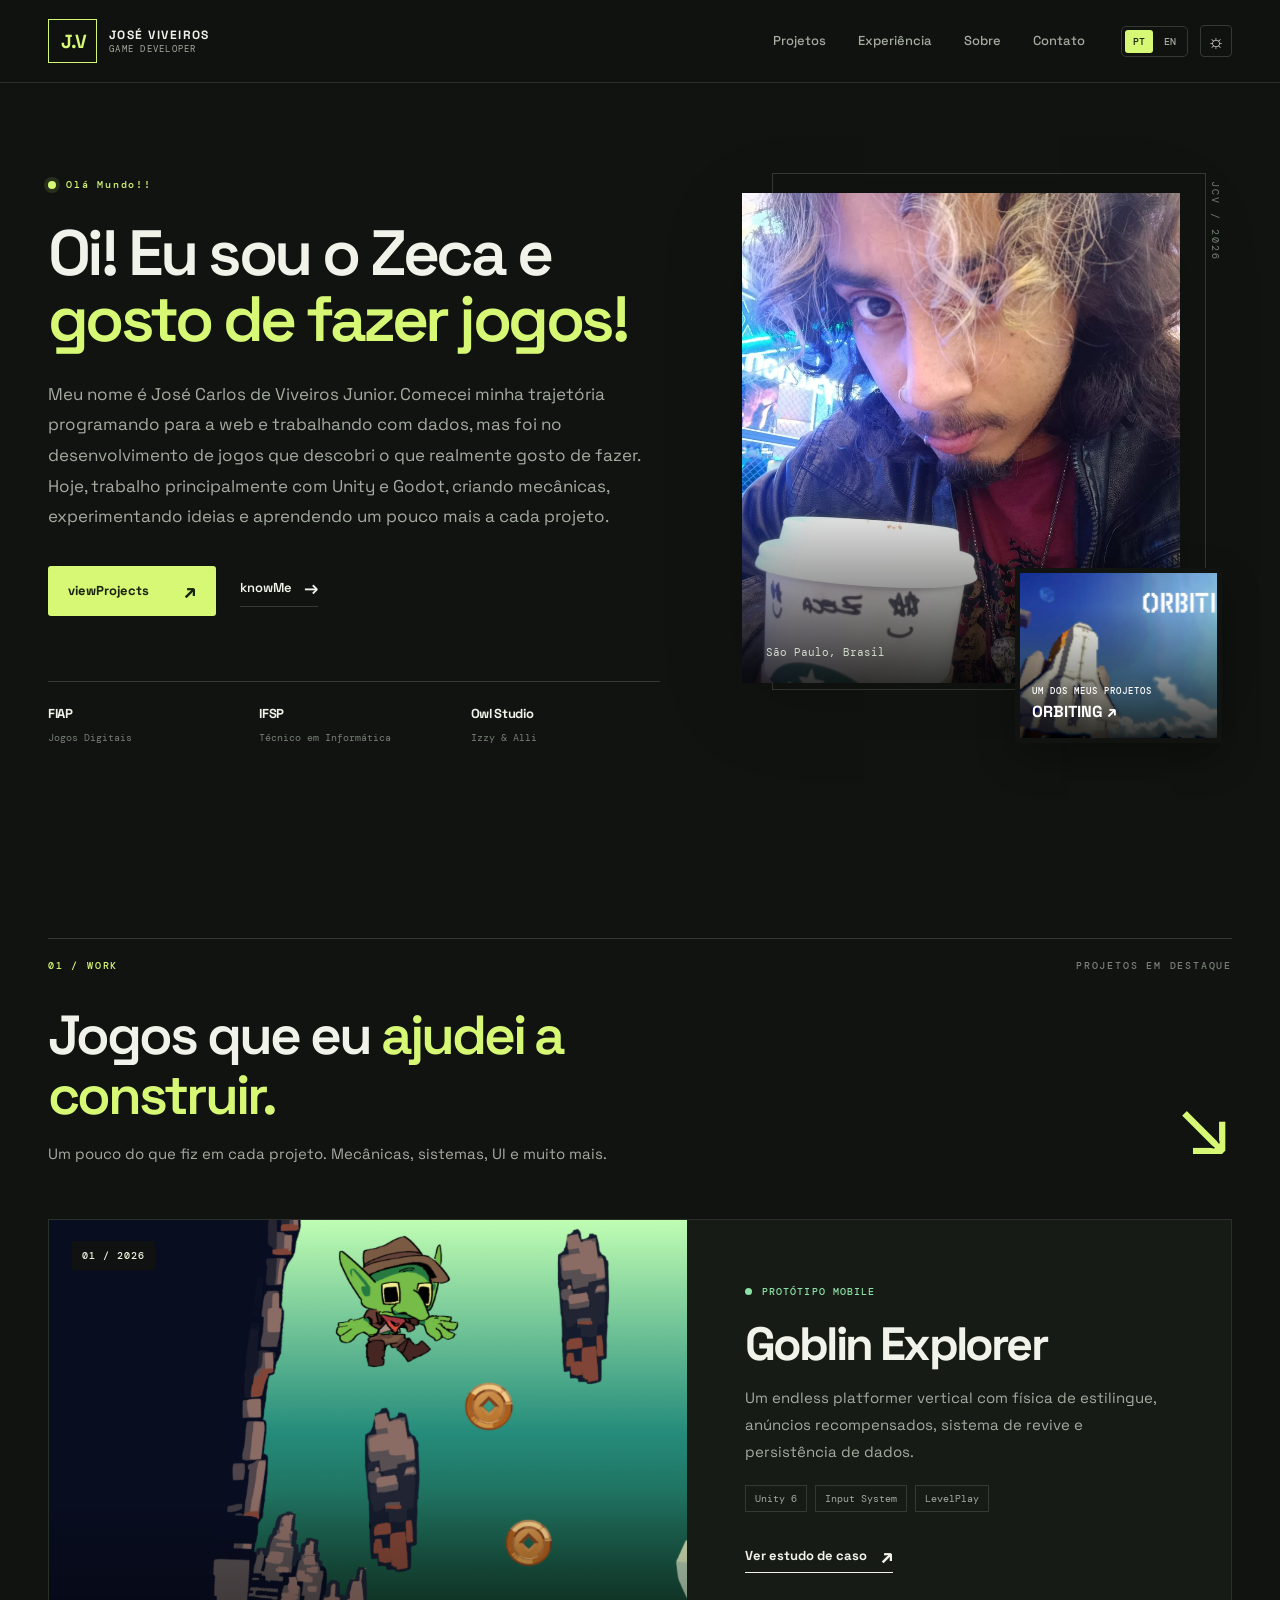
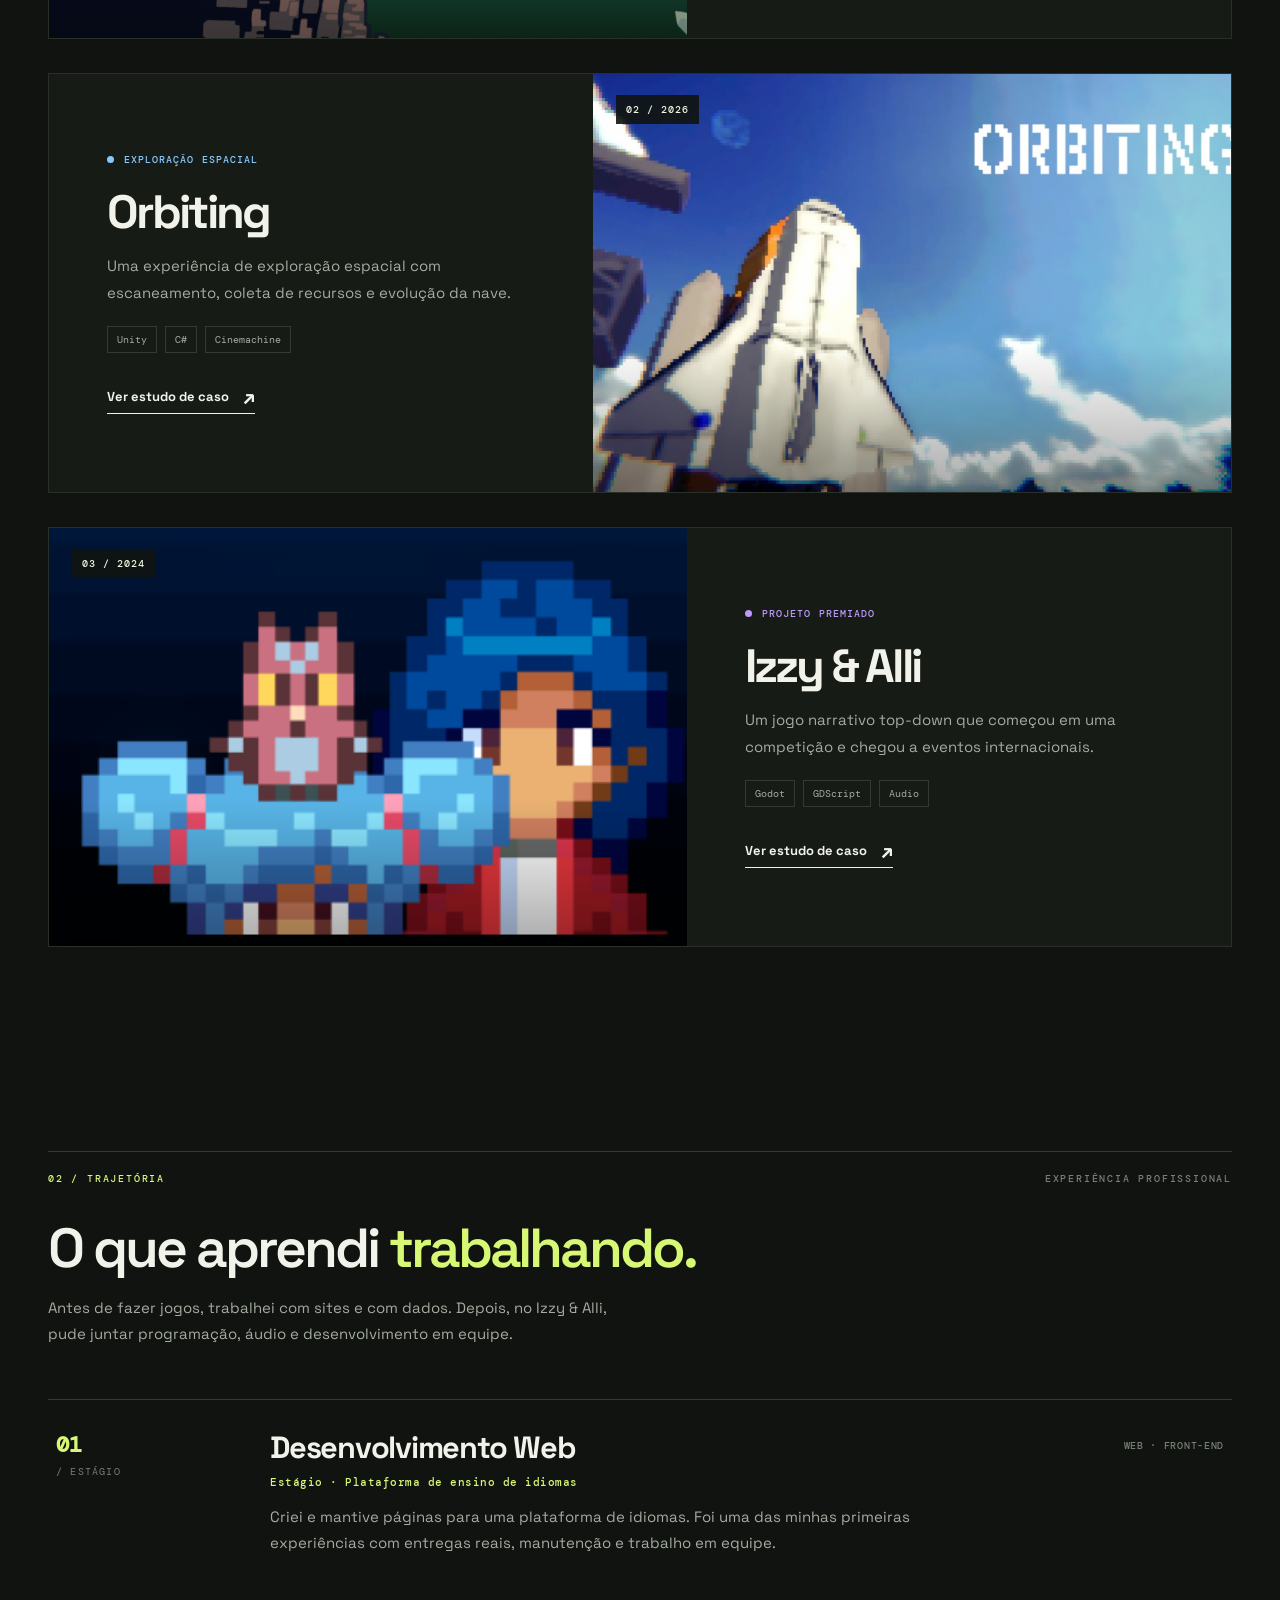
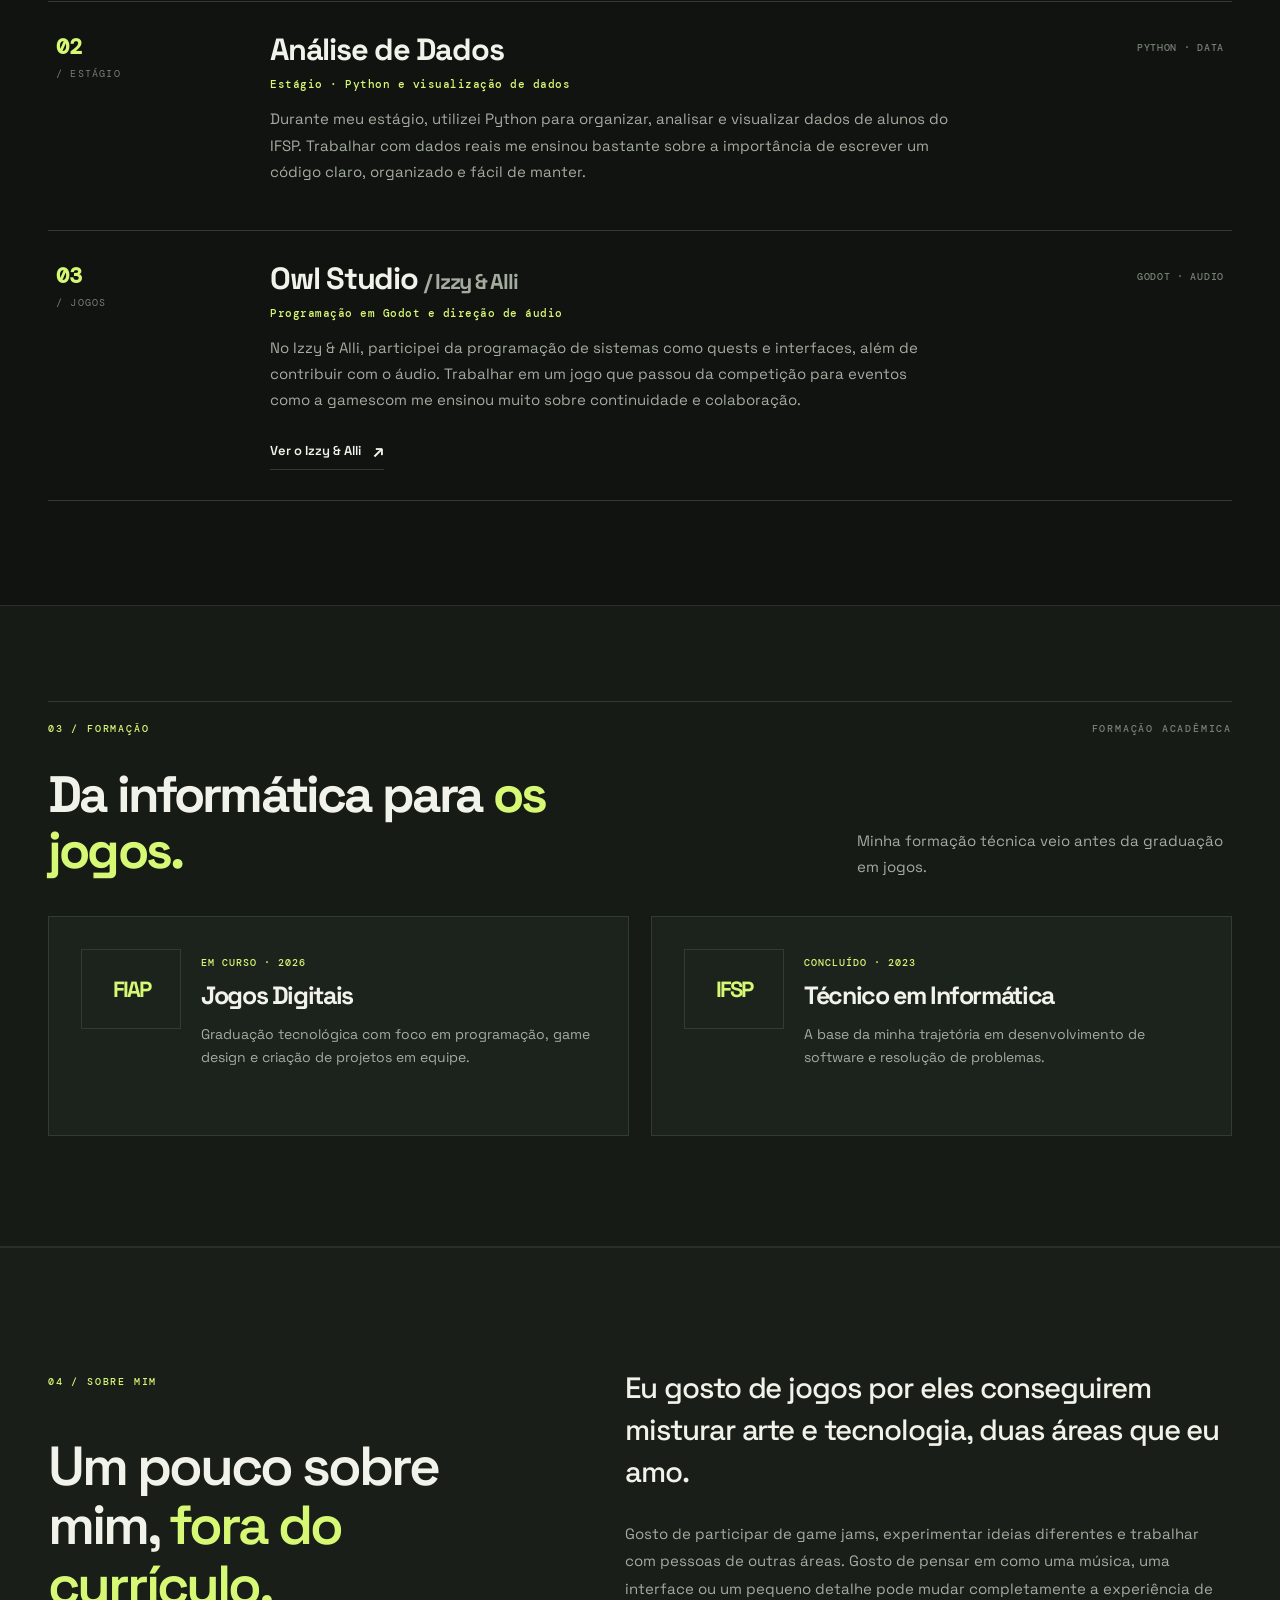
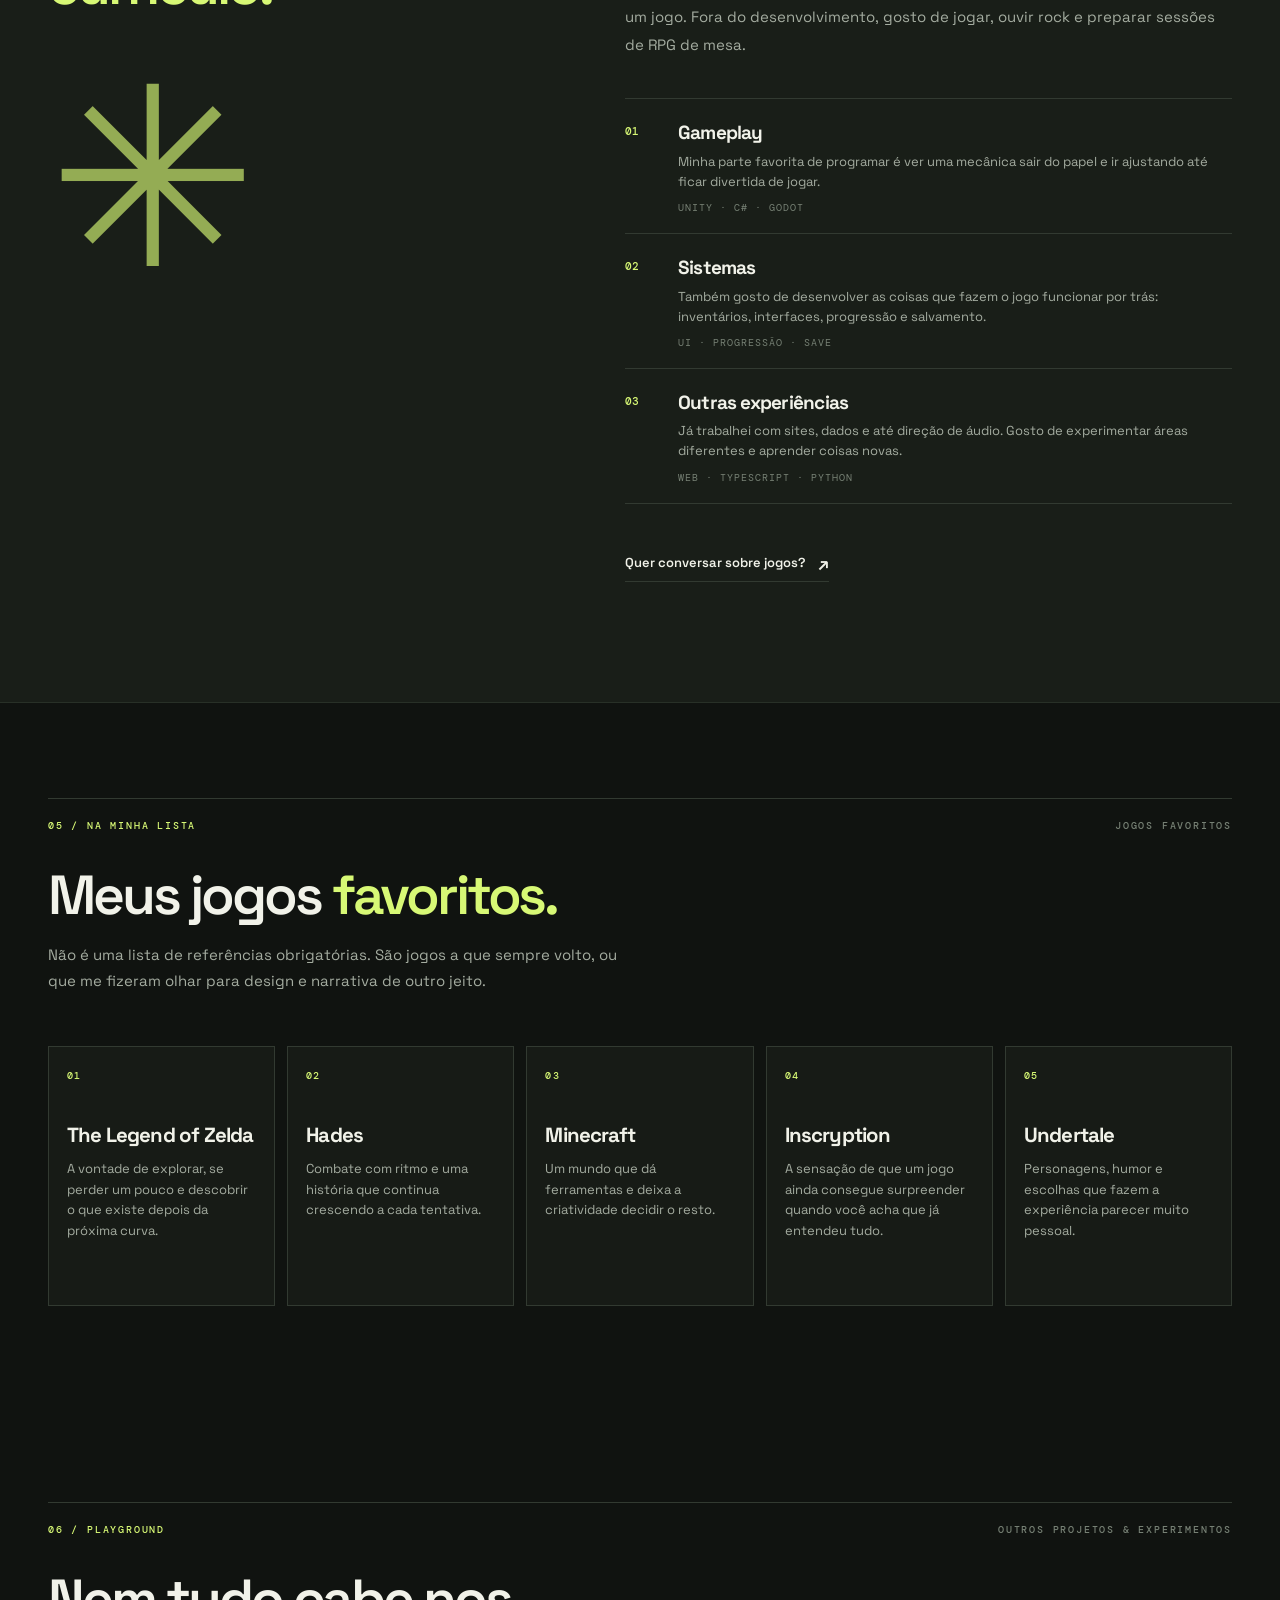
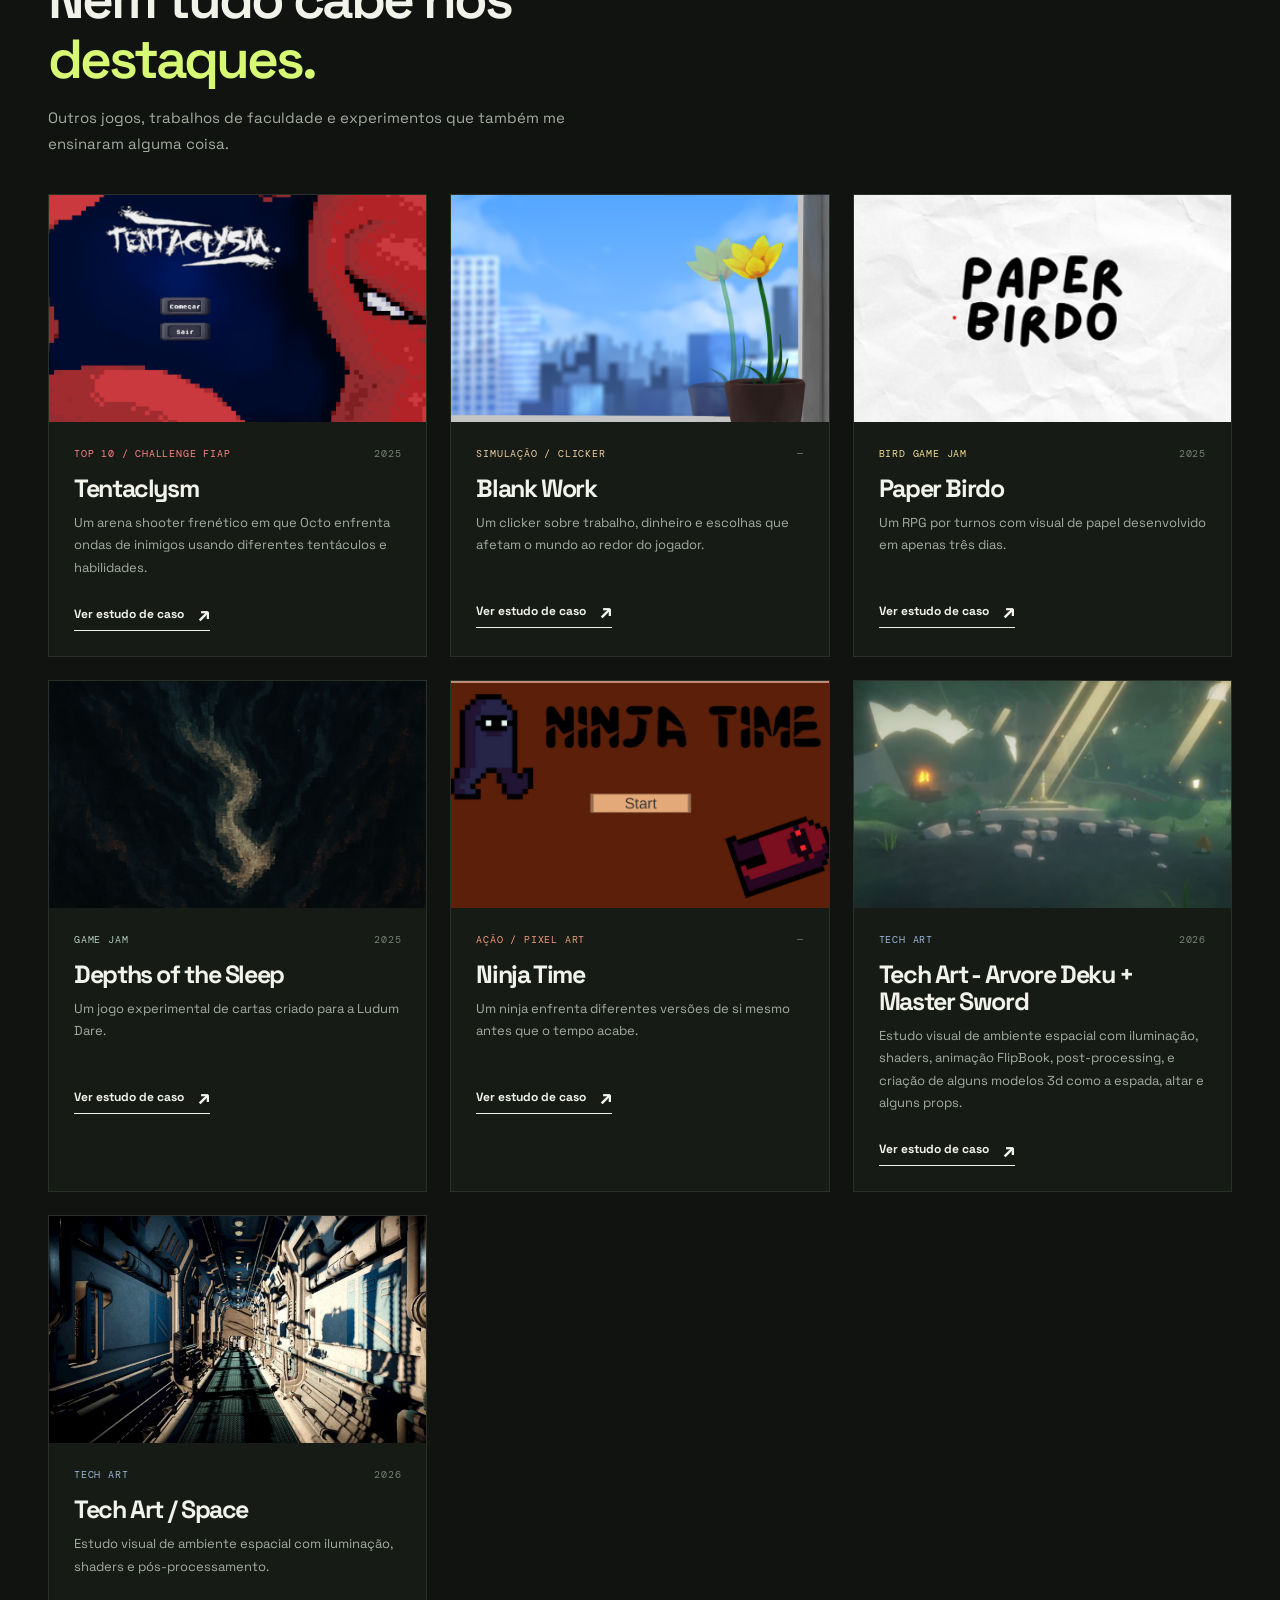
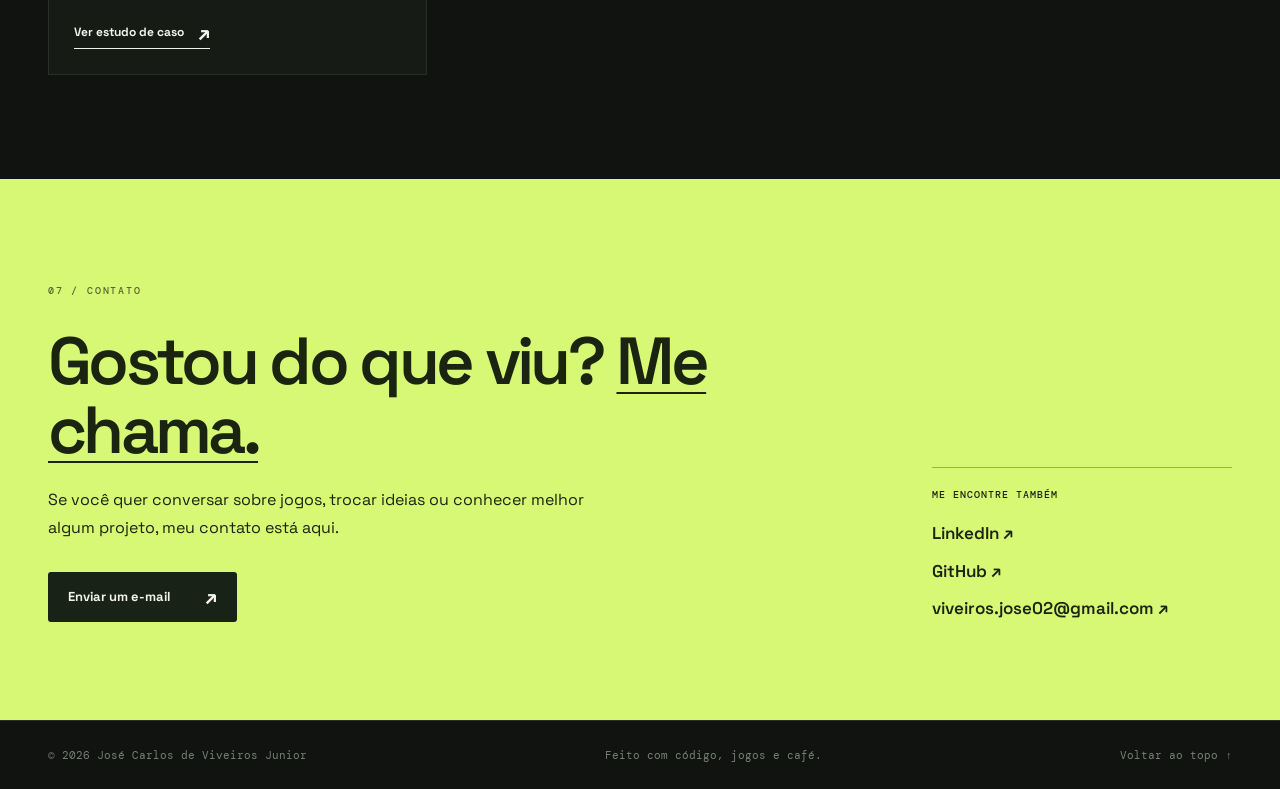
==== commit 91809ce0: "fix: home" ====
--- a/index.html
+++ b/index.html
@@ -10,6 +10,7 @@
   <link rel="preconnect" href="https://fonts.gstatic.com" crossorigin>
   <link href="https://fonts.googleapis.com/css2?family=DM+Mono:wght@400;500&family=Space+Grotesk:wght@400;500;600;700&display=swap" rel="stylesheet">
   <link rel="stylesheet" href="style.css">
+  <link rel="stylesheet" href="home.css">
   <script src="projects.js" defer></script>
   <script src="lang.js" defer></script>
   <script src="app.js" defer></script>
@@ -21,6 +22,7 @@
       <a class="brand" href="index.html" aria-label="Página inicial de José Viveiros"><span class="brand-symbol">J<span class="brand-dot">.</span>V</span><span class="brand-wordmark">JOSÉ VIVEIROS <small>GAME DEVELOPER</small></span></a>
       <nav class="nav-links" aria-label="Navegação principal">
         <a href="#work" data-i18n="navWork">Projetos</a>
+        <a href="#experience" data-i18n="navExperience">Experiência</a>
         <a href="#about" data-i18n="navAbout">Sobre</a>
         <a href="#contact" data-i18n="navContact">Contato</a>
       </nav>
@@ -35,57 +37,93 @@
   </header>
 
   <main id="main">
-    <section class="hero container" aria-labelledby="hero-title">
+    <section class="hero container hero-personal" aria-labelledby="hero-title">
       <div class="hero-copy">
-        <p class="eyebrow"><span class="status-dot"></span><span data-i18n="heroEyebrow">PORTFÓLIO / GAME DEVELOPMENT</span></p>
-        <h1 id="hero-title" data-i18n-html="heroTitle">Eu transformo <em>ideias</em> em experiências <em>jogáveis.</em></h1>
-        <p class="hero-summary" data-i18n="heroDescription">Sou José Carlos, desenvolvedor de jogos focado em gameplay, sistemas e experiências interativas. Trabalho principalmente com Unity e Godot.</p>
+        <p class="eyebrow"><span class="status-dot"></span><span data-i18n="heroEyebrow">OI, PRAZER. SOU O JOSÉ.</span></p>
+        <h1 id="hero-title" data-i18n-html="heroTitle">Faço jogos. E continuo sendo <em>jogador</em> antes de tudo.</h1>
+        <p class="hero-summary" data-i18n="heroDescription">Sou José Carlos, de São Paulo. Comecei minha trajetória programando para web e trabalhando com dados, mas foi no desenvolvimento de jogos que encontrei o tipo de problema que mais gosto de resolver. Hoje crio principalmente com Unity e Godot.</p>
         <div class="hero-actions">
-          <a class="button button-primary" href="#work"><span data-i18n="viewProjects">Explorar meus projetos</span><span aria-hidden="true">↗</span></a>
-          <a class="text-link" href="#about"><span data-i18n="knowMe">Conheça meu trabalho</span><span aria-hidden="true">→</span></a>
+          <a class="button button-primary" href="#work"><span data-i18n="viewProjects">Ver meus jogos</span><span aria-hidden="true">↗</span></a>
+          <a class="text-link" href="#experience"><span data-i18n="knowMe">Minha trajetória</span><span aria-hidden="true">→</span></a>
         </div>
         <div class="hero-proof">
-          <div><strong>Unity + Godot</strong><span data-i18n="heroProof1">Engines principais</span></div>
-          <div><strong>Change the Game</strong><span data-i18n="heroProof2">1º lugar em equipe</span></div>
-          <div><strong>FIAP</strong><span data-i18n="heroProof3">Jogos Digitais</span></div>
+          <div><strong>FIAP</strong><span data-i18n="heroProof1">Jogos Digitais</span></div>
+          <div><strong>IFSP</strong><span data-i18n="heroProof2">Técnico em Informática</span></div>
+          <div><strong>Owl Studio</strong><span data-i18n="heroProof3">Izzy &amp; Alli</span></div>
         </div>
       </div>
-      <div class="hero-visual">
-        <div class="hero-image-frame"><img src="image/Orbiting.png" alt="Cena do jogo Orbiting mostrando uma nave espacial" fetchpriority="high"><div class="hero-image-shade"></div><div class="hero-image-label"><span class="micro-label">FEATURED GAME / 2026</span><strong>ORBITING</strong></div></div>
-        <div class="hero-floating-note"><span class="note-cross" aria-hidden="true">✳</span><div><b data-i18n="heroNoteTitle">Programação + criatividade</b><small data-i18n="heroNoteText">Do protótipo à experiência.</small></div></div>
-        <span class="hero-coordinate" aria-hidden="true">35° 19′ / BUILD. PLAY. ITERATE.</span>
+      <div class="hero-portrait-area">
+        <figure class="portrait-card">
+          <img class="portrait-image" src="image/Perfil.jpeg" alt="" fetchpriority="high">
+          <figcaption class="portrait-caption"><span class="micro-label" data-i18n="">ESTE SOU EU / EM BREVE UMA FOTO</span><span data-i18n="photoCity">São Paulo, Brasil</span></figcaption>
+        </figure>
+        <a class="hero-game-peek" href="project.html?id=orbiting" aria-label="Ver projeto Orbiting">
+          <img src="image/Orbiting.png" alt="" loading="lazy"><span><small data-i18n="heroProjectLabel">UM DOS MEUS PROJETOS</small><strong>ORBITING ↗</strong></span>
+        </a>
+        <div class="portrait-marker" aria-hidden="true">JCV / 2026</div>
       </div>
     </section>
 
     <section id="work" class="section-block container" aria-labelledby="work-title">
       <div class="section-topline"><span class="section-index">01 / WORK</span><span data-i18n="sectionWorkTop">PROJETOS EM DESTAQUE</span></div>
-      <div class="section-heading"><div><h2 id="work-title" data-i18n-html="workTitle">Jogos com <em>história por trás.</em></h2><p data-i18n="workDescription">Não apenas o resultado final: o que construí, quais desafios enfrentei e como resolvi cada um deles.</p></div><span class="heading-decoration" aria-hidden="true">↘</span></div>
+      <div class="section-heading"><div><h2 id="work-title" data-i18n-html="workTitle">Jogos que eu <em>ajudei a construir.</em></h2><p data-i18n="workDescription">Um pouco do que fiz em cada projeto — de mecânicas e sistemas às decisões que foram aparecendo no caminho.</p></div><span class="heading-decoration" aria-hidden="true">↘</span></div>
       <div id="featured-projects" class="featured-projects" aria-live="polite"></div>
     </section>
 
+    <section id="experience" class="section-block container home-experience" aria-labelledby="experience-title">
+      <div class="section-topline"><span class="section-index" data-i18n="sectionExperienceIndex">02 / TRAJETÓRIA</span><span data-i18n="experienceTop">EXPERIÊNCIA PROFISSIONAL</span></div>
+      <div class="section-heading"><div><h2 id="experience-title" data-i18n-html="experienceTitle">O que aprendi <em>trabalhando.</em></h2><p data-i18n="experienceIntro">Antes de fazer jogos, trabalhei com sites e com dados. Depois, no Izzy &amp; Alli, pude juntar programação, áudio e desenvolvimento em equipe.</p></div></div>
+      <div class="experience-list">
+        <article class="experience-item"><div class="experience-count">01 <span data-i18n="internBadge">/ ESTÁGIO</span></div><div class="experience-copy"><h3 data-i18n="experience1Title">Desenvolvimento Web</h3><p class="experience-where" data-i18n="experience1Where">Plataforma de ensino de idiomas</p><p data-i18n="experience1Body">Criei e mantive páginas para uma plataforma de idiomas. Foi uma das minhas primeiras experiências com entregas reais, manutenção e trabalho em equipe.</p></div><div class="experience-tech">WEB · FRONT-END</div></article>
+        <article class="experience-item"><div class="experience-count">02 <span data-i18n="internBadge">/ ESTÁGIO</span></div><div class="experience-copy"><h3 data-i18n="experience2Title">Análise de Dados</h3><p class="experience-where" data-i18n="experience2Where">Python · Tratamento e visualização de dados</p><p data-i18n="experience2Body">Trabalhei com Python na organização e visualização de conjuntos de dados. Isso reforçou uma parte da programação de que gosto muito: entender um problema antes de construir a solução.</p></div><div class="experience-tech">PYTHON · DATA</div></article>
+        <article class="experience-item"><div class="experience-count">03 <span data-i18n="gamesBadge">/ JOGOS</span></div><div class="experience-copy"><h3>Owl Studio <span class="experience-project">/ Izzy &amp; Alli</span></h3><p class="experience-where" data-i18n="experience3Where">Programação em Godot e direção de áudio</p><p data-i18n="experience3Body">No Izzy &amp; Alli, participei da programação de sistemas como quests e interfaces, além de contribuir com o áudio. Trabalhar em um jogo que passou da competição para eventos como a gamescom me ensinou muito sobre continuidade e colaboração.</p><a class="text-link" href="project.html?id=izzy-and-alli"><span data-i18n="experience3Link">Ver o Izzy &amp; Alli</span><span aria-hidden="true">↗</span></a></div><div class="experience-tech">GODOT · AUDIO</div></article>
+      </div>
+    </section>
+
+    <section id="education" class="home-education" aria-labelledby="education-title"><div class="container">
+      <div class="section-topline"><span class="section-index" data-i18n="sectionEducationIndex">03 / FORMAÇÃO</span><span data-i18n="educationTop">FORMAÇÃO ACADÊMICA</span></div>
+      <div class="education-heading"><h2 id="education-title" data-i18n-html="educationTitle">Da informática para <em>os jogos.</em></h2><p data-i18n="educationIntro">Minha formação técnica veio antes da graduação em jogos — e as duas continuam aparecendo no que eu desenvolvo.</p></div>
+      <div class="education-grid">
+        <article class="education-card"><div class="education-monogram">FIAP</div><div><span class="education-label" data-i18n="educationStatus1">EM CURSO · 2026</span><h3 data-i18n="education1Title">Jogos Digitais</h3><p data-i18n="education1Body">Graduação tecnológica com foco em programação, game design e criação de projetos em equipe.</p></div></article>
+        <article class="education-card"><div class="education-monogram">IFSP</div><div><span class="education-label" data-i18n="educationStatus2">CONCLUÍDO · 2023</span><h3 data-i18n="education2Title">Técnico em Informática</h3><p data-i18n="education2Body">A base da minha trajetória em desenvolvimento de software e resolução de problemas.</p></div></article>
+      </div>
+    </div></section>
+
     <section id="about" class="about-section" aria-labelledby="about-title">
       <div class="container about-grid">
-        <div class="about-sticky"><span class="section-index">02 / ABOUT</span><h2 id="about-title" data-i18n-html="aboutTitle">Código, design e <em>curiosidade.</em></h2><div class="about-symbol" aria-hidden="true">✳</div></div>
+        <div class="about-sticky"><span class="section-index" data-i18n="sectionAboutIndex">04 / SOBRE MIM</span><h2 id="about-title" data-i18n-html="aboutTitle">Tem muita coisa minha <em>fora do código.</em></h2><div class="about-symbol" aria-hidden="true">✳</div></div>
         <div class="about-content">
-          <p class="about-lead" data-i18n="aboutLead">Gosto de transformar ideias em sistemas que sejam divertidos de usar — e de entender o que faz uma mecânica realmente funcionar.</p>
-          <p data-i18n="aboutBody">Sou estudante de Jogos Digitais na FIAP, formado no curso técnico de Informática pelo IFSP. Minha trajetória inclui desenvolvimento web, análise de dados e colaboração com equipes em projetos independentes e game jams.</p>
+          <p class="about-lead" data-i18n="aboutLead">Gosto tanto de desmontar mentalmente uma mecânica quanto de sentar e jogar sem pensar em como ela foi feita.</p>
+          <p data-i18n="aboutBody">Participo de game jams, experimento ideias pequenas e gosto de trabalhar com pessoas de áreas diferentes. Às vezes estou ajustando controles no Unity; outras vezes, pensando em como uma interface, uma música ou um detalhe muda a sensação do jogo.</p>
           <div class="skills-grid">
-            <div class="skill-panel"><span>01</span><h3 data-i18n="skill1Title">Gameplay</h3><p data-i18n="skill1Body">Programação de mecânicas, controles, combate, física e interação.</p><small>UNITY · C# · GODOT · UNREAL</small></div>
-            <div class="skill-panel"><span>02</span><h3 data-i18n="skill2Title">Sistemas de jogo</h3><p data-i18n="skill2Body">Progressão, interfaces, inventários, economia e prototipagem.</p><small>UI/UX · SYSTEM DESIGN</small></div>
-            <div class="skill-panel"><span>03</span><h3 data-i18n="skill3Title">Além dos jogos</h3><p data-i18n="skill3Body">Experiência com web, aplicações interativas e integrações de dados.</p><small>JS · TYPESCRIPT · PYTHON</small></div>
+            <div class="skill-panel"><span>01</span><h3 data-i18n="skill1Title">Gameplay</h3><p data-i18n="skill1Body">Movimentação, combate, física e aquela tentativa de fazer os controles parecerem naturais.</p><small>UNITY · C# · GODOT</small></div>
+            <div class="skill-panel"><span>02</span><h3 data-i18n="skill2Title">Sistemas</h3><p data-i18n="skill2Body">Interfaces, inventários, progressão, salvamento e as partes que conectam tudo.</p><small>UI · PROGRESSÃO · SAVE</small></div>
+            <div class="skill-panel"><span>03</span><h3 data-i18n="skill3Title">Outras experiências</h3><p data-i18n="skill3Body">Desenvolvimento web e análise de dados também fazem parte do meu jeito de resolver problemas.</p><small>WEB · TYPESCRIPT · PYTHON</small></div>
           </div>
-          <a class="text-link about-link" href="mailto:viveiros.jose02@gmail.com"><span data-i18n="aboutCTA">Vamos criar algo juntos?</span><span aria-hidden="true">↗</span></a>
+          <a class="text-link about-link" href="mailto:viveiros.jose02@gmail.com"><span data-i18n="aboutCTA">Quer conversar sobre jogos?</span><span aria-hidden="true">↗</span></a>
         </div>
       </div>
     </section>
 
+    <section id="favorites" class="section-block container favorites-section" aria-labelledby="favorites-title">
+      <div class="section-topline"><span class="section-index" data-i18n="sectionFavoritesIndex">05 / NA MINHA LISTA</span><span data-i18n="favoritesTop">JOGOS FAVORITOS</span></div>
+      <div class="section-heading"><div><h2 id="favorites-title" data-i18n-html="favoritesTitle">Os jogos que <em>ficam comigo.</em></h2><p data-i18n="favoritesIntro">Não é uma lista de referências obrigatórias. São jogos a que sempre volto, ou que me fizeram olhar para design e narrativa de outro jeito.</p></div></div>
+      <div class="favorites-grid">
+        <article class="favorite-card"><span>01</span><h3>The Legend of Zelda</h3><p data-i18n="favorite1">A vontade de explorar, se perder um pouco e descobrir o que existe depois da próxima curva.</p></article>
+        <article class="favorite-card"><span>02</span><h3>Hades</h3><p data-i18n="favorite2">Combate com ritmo e uma história que continua crescendo a cada tentativa.</p></article>
+        <article class="favorite-card"><span>03</span><h3>Minecraft</h3><p data-i18n="favorite3">Um mundo que dá ferramentas e deixa a criatividade decidir o resto.</p></article>
+        <article class="favorite-card"><span>04</span><h3>Inscryption</h3><p data-i18n="favorite4">A sensação de que um jogo ainda consegue surpreender quando você acha que já entendeu tudo.</p></article>
+        <article class="favorite-card"><span>05</span><h3>Undertale</h3><p data-i18n="favorite5">Personagens, humor e escolhas que fazem a experiência parecer muito pessoal.</p></article>
+      </div>
+    </section>
+
     <section class="section-block container more-work" aria-labelledby="more-work-title">
-      <div class="section-topline"><span class="section-index">03 / PLAYGROUND</span><span data-i18n="moreWorkTop">OUTROS PROJETOS & EXPERIMENTOS</span></div>
-      <div class="section-heading section-heading-compact"><div><h2 id="more-work-title" data-i18n-html="moreWorkTitle">Explorando <em>possibilidades.</em></h2><p data-i18n="moreWorkDescription">Jams, protótipos, estudos e ideias que também fazem parte da minha trajetória.</p></div></div>
+      <div class="section-topline"><span class="section-index" data-i18n="sectionMoreIndex">06 / PLAYGROUND</span><span data-i18n="moreWorkTop">OUTROS PROJETOS & EXPERIMENTOS</span></div>
+      <div class="section-heading section-heading-compact"><div><h2 id="more-work-title" data-i18n-html="moreWorkTitle">Nem tudo cabe nos <em>destaques.</em></h2><p data-i18n="moreWorkDescription">Outros jogos, trabalhos de faculdade e experimentos que também me ensinaram alguma coisa.</p></div></div>
       <div id="other-projects" class="other-projects" aria-live="polite"></div>
     </section>
 
-    <section id="contact" class="contact-section"><div class="container contact-grid"><div><span class="section-index">04 / CONTACT</span><h2 data-i18n-html="contactTitle">Tem uma ideia? <em>Vamos conversar.</em></h2><p data-i18n="contactDescription">Estou sempre interessado em conhecer equipes, trocar experiências e colaborar em novos projetos.</p><a class="button button-dark" href="mailto:viveiros.jose02@gmail.com"><span data-i18n="contactCTA">Enviar um e-mail</span><span aria-hidden="true">↗</span></a></div><div class="contact-side"><span data-i18n="findMe">ME ENCONTRE TAMBÉM</span><a href="https://www.linkedin.com/in/jos%C3%A9-viveiros-b39871285/" target="_blank" rel="noopener noreferrer">LinkedIn ↗</a><a href="https://github.com/josecarlos3040" target="_blank" rel="noopener noreferrer">GitHub ↗</a><a href="mailto:viveiros.jose02@gmail.com">viveiros.jose02@gmail.com ↗</a></div></div></section>
+    <section id="contact" class="contact-section"><div class="container contact-grid"><div><span class="section-index" data-i18n="sectionContactIndex">07 / CONTATO</span><h2 data-i18n-html="contactTitle">Gostou do que viu? <em>Me chama.</em></h2><p data-i18n="contactDescription">Se você quer conversar sobre jogos, trocar ideias ou conhecer melhor algum projeto, meu contato está aqui.</p><a class="button button-dark" href="mailto:viveiros.jose02@gmail.com"><span data-i18n="contactCTA">Enviar um e-mail</span><span aria-hidden="true">↗</span></a></div><div class="contact-side"><span data-i18n="findMe">ME ENCONTRE TAMBÉM</span><a href="https://www.linkedin.com/in/jos%C3%A9-viveiros-b39871285/" target="_blank" rel="noopener noreferrer">LinkedIn ↗</a><a href="https://github.com/josecarlos3040" target="_blank" rel="noopener noreferrer">GitHub ↗</a><a href="mailto:viveiros.jose02@gmail.com">viveiros.jose02@gmail.com ↗</a></div></div></section>
   </main>
   <footer class="site-footer"><div class="container footer-inner"><span>© <span id="current-year">2026</span> José Carlos de Viveiros Junior</span><span data-i18n="footerMade">Feito com código, jogos e café.</span><a href="#main" data-i18n="backToTop">Voltar ao topo ↑</a></div></footer>
 </body>
--- a/home.css
+++ b/home.css
@@ -0,0 +1,89 @@
+/* HOME V2 · Somente a página inicial. Não altera os estudos de caso. */
+.hero-personal { grid-template-columns: minmax(0,1.1fr) minmax(0,.9fr); gap: 6%; padding-block: 95px 100px; }
+.hero-personal h1 { font-size: clamp(49px,5vw,78px); }
+.hero-personal .hero-summary { max-width: 610px; }
+.hero-personal .hero-proof { margin-top: 65px; }
+.hero-portrait-area { position: relative; min-width: 0; max-width: 480px; margin-inline: auto; padding: 12px 42px 60px 0; width: 100%; }
+.hero-portrait-area::before { content: ''; position: absolute; inset: 0 28px 45px 18px; border: 1px solid var(--line); transform: translate(12px, -8px); z-index: -1; }
+.portrait-card { margin: 0; height: 490px; position: relative; overflow: hidden; background: var(--bg-elevated); box-shadow: 0 20px 80px #0002; }
+.portrait-image { width:100%; height:100%; object-fit:cover; object-position: center 25%; background: var(--surface); }
+.portrait-card::after { content: ''; position:absolute; inset:60% 0 0; background:linear-gradient(180deg,transparent,rgba(0,0,0,.8)); pointer-events:none; }
+.portrait-caption { position:absolute; left:24px; right:16px; bottom:24px; z-index:1; display:grid; gap:5px; color:#fff; }
+.portrait-caption .micro-label { color:#e4ffa0; letter-spacing:1.4px; }
+.portrait-caption strong { font-size:27px; line-height:1.1; letter-spacing:-1px; }
+.portrait-caption>span:last-child { font:400 11px var(--mono); color:#d3dccd; }
+.hero-game-peek { position:absolute; right:0; bottom:0; width:43%; height:175px; border:5px solid var(--bg); overflow:hidden; background:var(--surface); box-shadow:0 15px 35px #0004; }
+.hero-game-peek img {width:100%;height:100%;object-fit:cover;object-position:center;}
+.hero-game-peek::after {content:'';position:absolute;inset:0;background:linear-gradient(180deg,transparent 20%,rgba(0,0,0,.8));}
+.hero-game-peek span { position:absolute; z-index:1; bottom:13px;left:12px;right:8px;color:#fff;display:grid;gap:3px; }
+.hero-game-peek small { font: 500 9px var(--mono); letter-spacing:1px; }
+.hero-game-peek strong { font-size:16px; }
+.portrait-marker { position:absolute; top:0; right:0; writing-mode:vertical-rl; font:400 10px var(--mono); letter-spacing:2px; color:var(--subtle); }
+
+.home-experience {padding-top:100px;}
+.experience-list {border-top:1px solid var(--line);}
+.experience-item {display:grid;grid-template-columns:180px minmax(0,1fr) 165px;gap:34px;padding:30px 8px;border-bottom:1px solid var(--line);align-items:start;}
+.experience-count {font:600 22px var(--mono);color:var(--accent);}
+.experience-count span {display:block;color:var(--subtle);font:400 10px var(--mono);margin-top:6px;letter-spacing:1.2px;}
+.experience-copy h3 {font-size:clamp(23px,2.4vw,34px);line-height:1.2;letter-spacing:-.04em;margin-bottom:8px;}
+.experience-project {font-size:.7em;color:var(--muted);}
+.experience-copy .experience-where {font:500 11px var(--mono);color:var(--accent);letter-spacing:.5px;margin-bottom:15px;}
+.experience-copy>p:not(.experience-where) {color:var(--muted);font-size:15px;line-height:1.75;max-width:680px;margin-bottom:15px;}
+.experience-tech {color:var(--subtle);font:500 10px var(--mono);text-align:right;letter-spacing:.7px;line-height:1.7;padding-top:7px;}
+.experience-copy .text-link {margin-top:8px;}
+
+.home-education {background:var(--bg-soft);padding-block:95px 110px;border-block:1px solid var(--line-soft);}
+.education-heading {display:flex;align-items:end;justify-content:space-between;gap:45px;padding:32px 0 37px;}
+.education-heading h2 {font-size:clamp(35px,4vw,55px);max-width:590px;line-height:1.1;margin:0;}
+.education-heading h2 em {font-style:normal;color:var(--accent);}
+.education-heading p {max-width:375px;color:var(--muted);font-size:15px;line-height:1.7;margin:0;}
+.education-grid {display:grid;grid-template-columns:1fr 1fr;gap:22px;}
+.education-card {background:var(--surface);border:1px solid var(--line);padding:32px;display:grid;grid-template-columns:100px 1fr;gap:20px;min-height:220px;}
+.education-monogram {border:1px solid var(--line);height:80px;display:grid;place-items:center;font-size:22px;font-weight:700;letter-spacing:-2px;color:var(--accent);}
+.education-label {font:500 10px var(--mono);color:var(--accent);letter-spacing:1px;}
+.education-card h3 {font-size:25px;margin:8px 0 13px;line-height:1.1;}
+.education-card p {margin:0;color:var(--muted);font-size:14px;line-height:1.7;}
+
+.favorites-section {padding-top:95px;}
+.favorites-grid {display:grid;grid-template-columns:repeat(5,minmax(0,1fr));gap:12px;}
+.favorite-card {padding:22px 18px 23px;border:1px solid var(--line);background:var(--bg-soft);min-height:260px;display:flex;flex-direction:column;}
+.favorite-card>span {font:500 10px var(--mono);color:var(--accent);letter-spacing:1.2px;margin-bottom:42px;}
+.favorite-card h3 {font-size:clamp(18px,1.6vw,23px);line-height:1.1;letter-spacing:-.04em;margin:0 0 12px;}
+.favorite-card p {margin:0;color:var(--muted);font-size:13px;line-height:1.6;}
+@media(max-width:1100px){
+  .experience-item {grid-template-columns:115px minmax(0,1fr);gap:24px;}
+  .experience-tech {grid-column:2;text-align:left;margin-top:-14px;}
+  .favorites-grid {grid-template-columns:repeat(3,minmax(0,1fr));}
+  .education-card {grid-template-columns:1fr;}
+}
+@media(max-width:800px){
+  .hero-personal {grid-template-columns:1fr;padding-block:70px 85px;gap:45px;min-height:0;}
+  .hero-portrait-area {max-width:520px;margin-inline:0;}
+  .hero-personal .hero-proof {margin-top:50px;}
+  .education-heading {display:block;}
+  .education-heading p {margin-top:20px;max-width:600px;}
+  .education-grid {grid-template-columns:1fr;}
+  .home-education {padding-block:70px 75px;}
+  .favorites-grid {grid-template-columns:repeat(2,minmax(0,1fr));}
+}
+@media(max-width:520px){
+  .hero-personal h1 {font-size:clamp(43px,11vw,57px);}
+  .hero-portrait-area {padding:7px 20px 42px 0;}
+  .portrait-card {height:410px;}
+  .hero-game-peek {height:140px;width:46%;}
+  .experience-item {grid-template-columns:1fr;gap:13px;padding:25px 0;}
+  .experience-count {font-size:16px;}
+  .experience-count span {display:inline;margin-left:6px;}
+  .experience-tech {grid-column:1;margin-top:-10px;}
+  .education-card {padding:25px;}
+  .favorites-grid {grid-template-columns:1fr;}
+  .favorite-card {min-height:170px;}
+  .favorite-card>span {margin-bottom:20px;}
+}
+@media(max-width:760px){
+  .nav-links { flex-wrap:wrap; gap: 8px 24px; }
+}
+@media(max-width:520px){
+  .nav-links { gap: 8px 17px; }
+  .nav-links a { font-size: 12px; }
+}
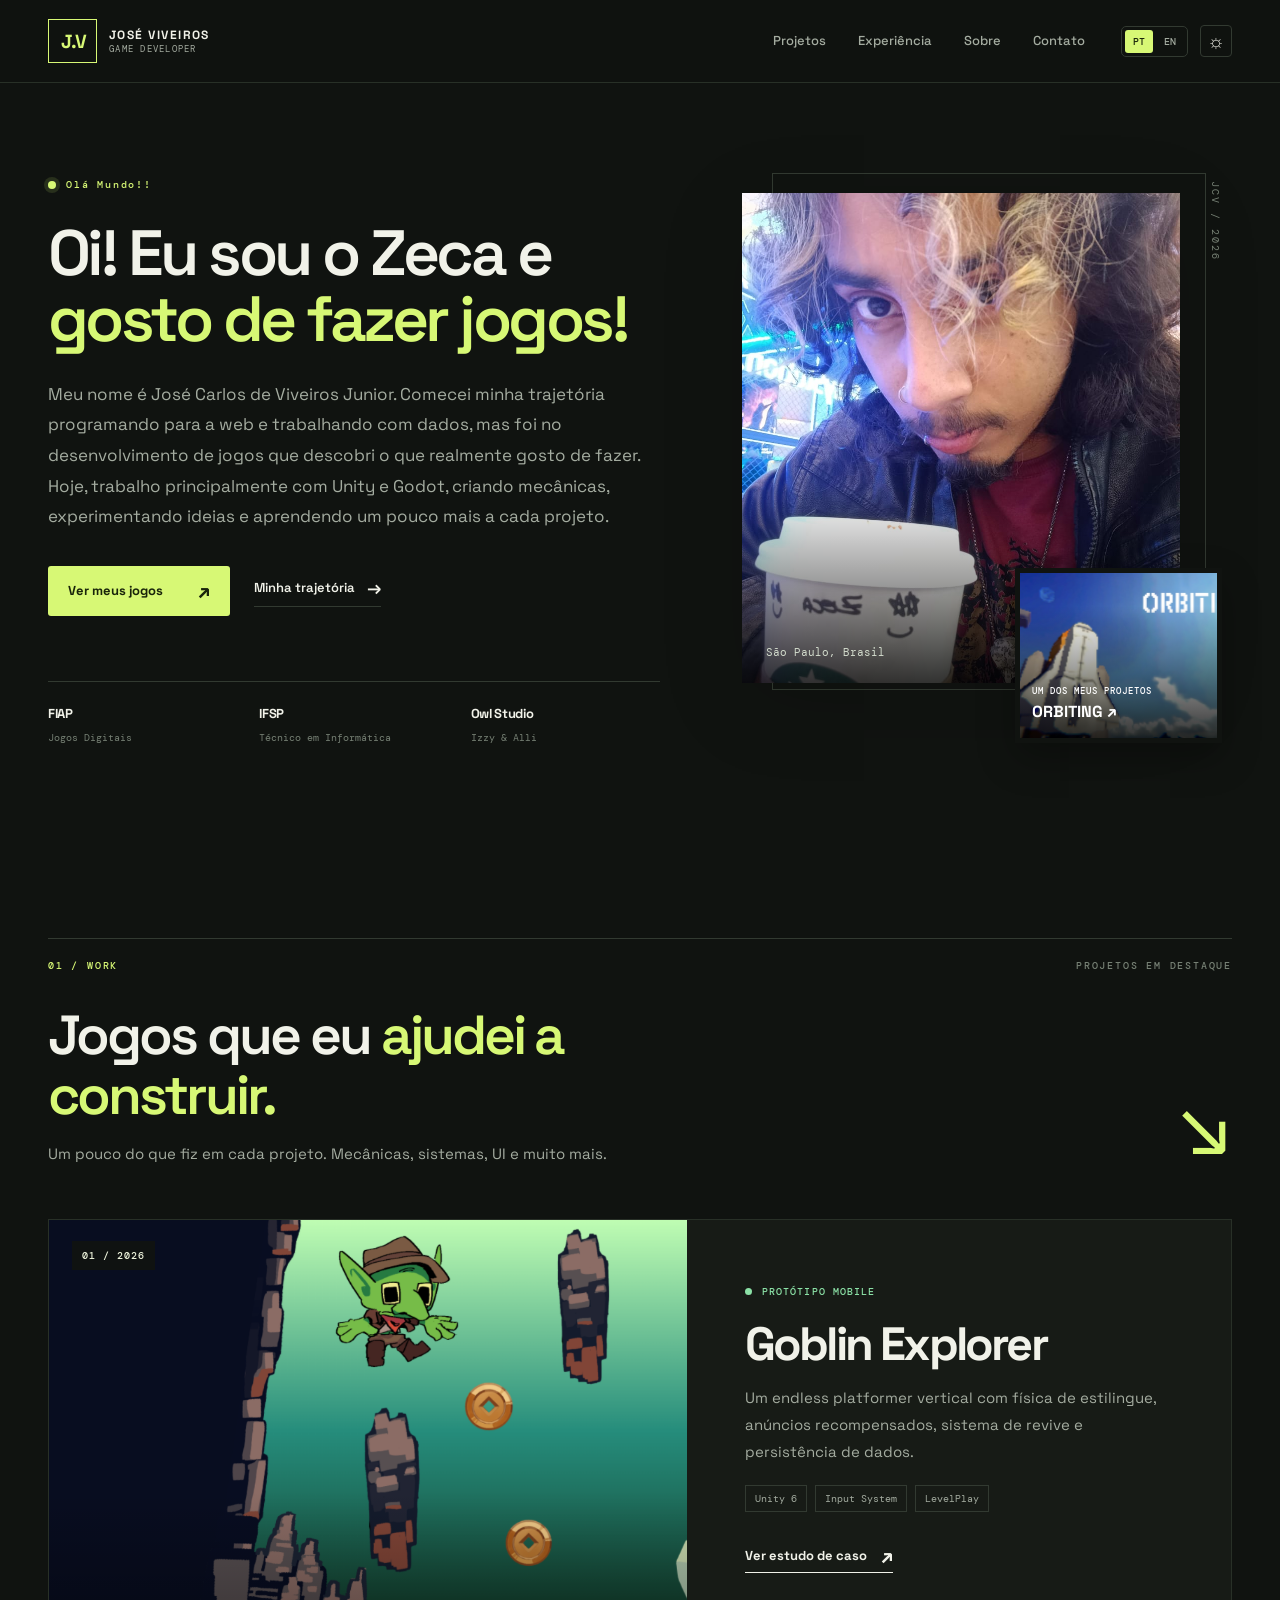
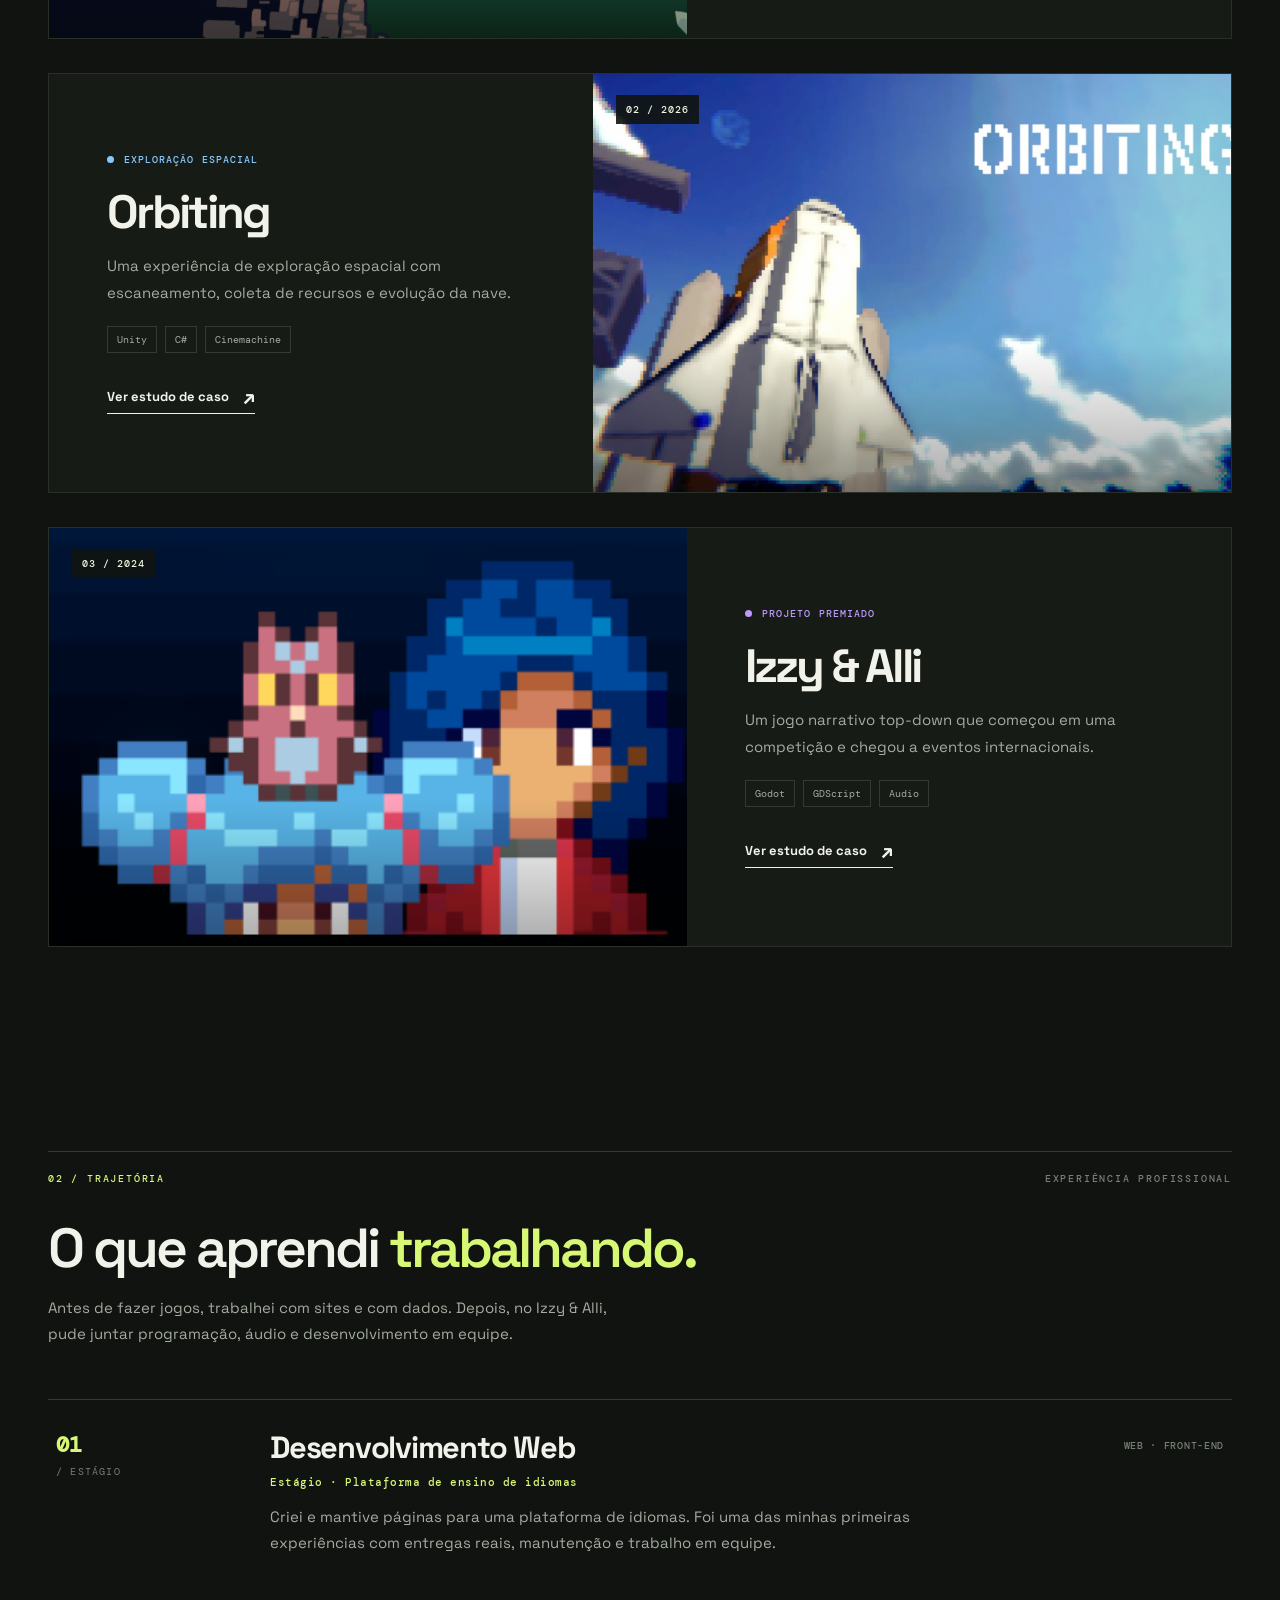
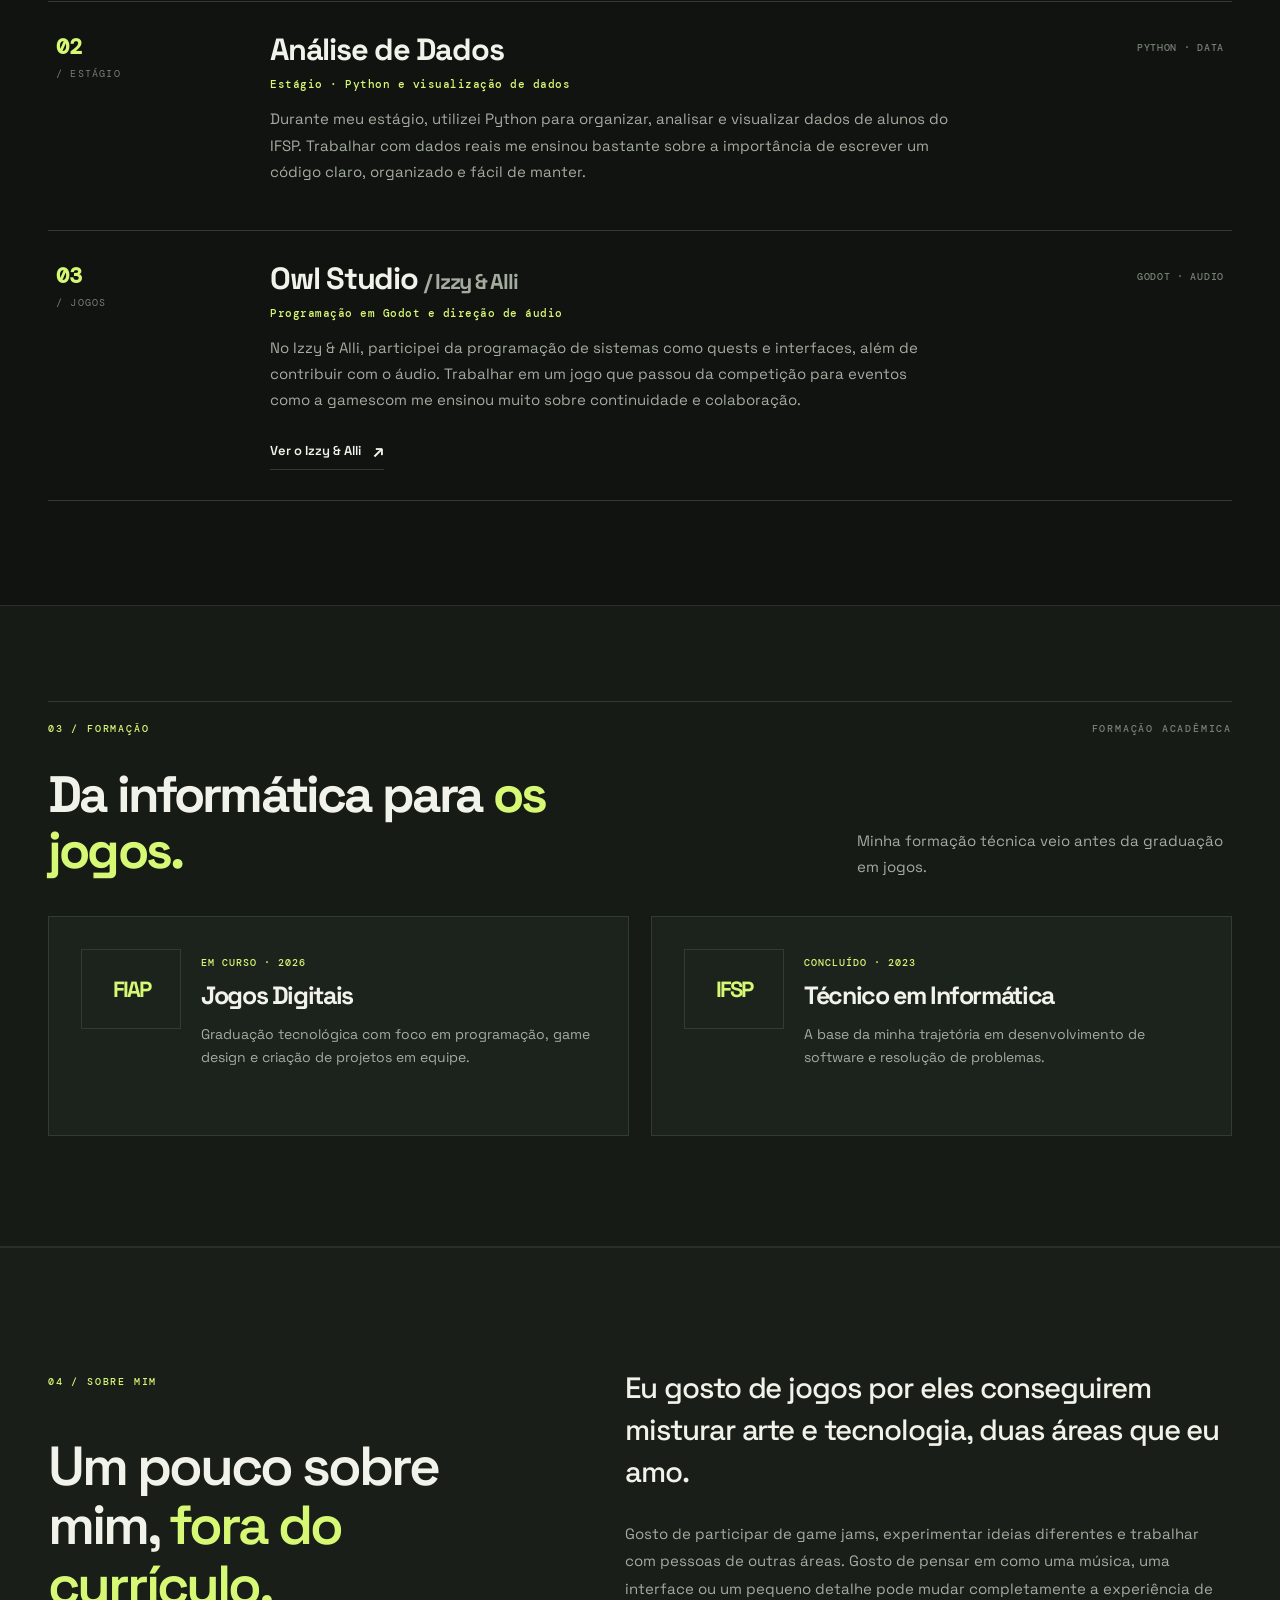
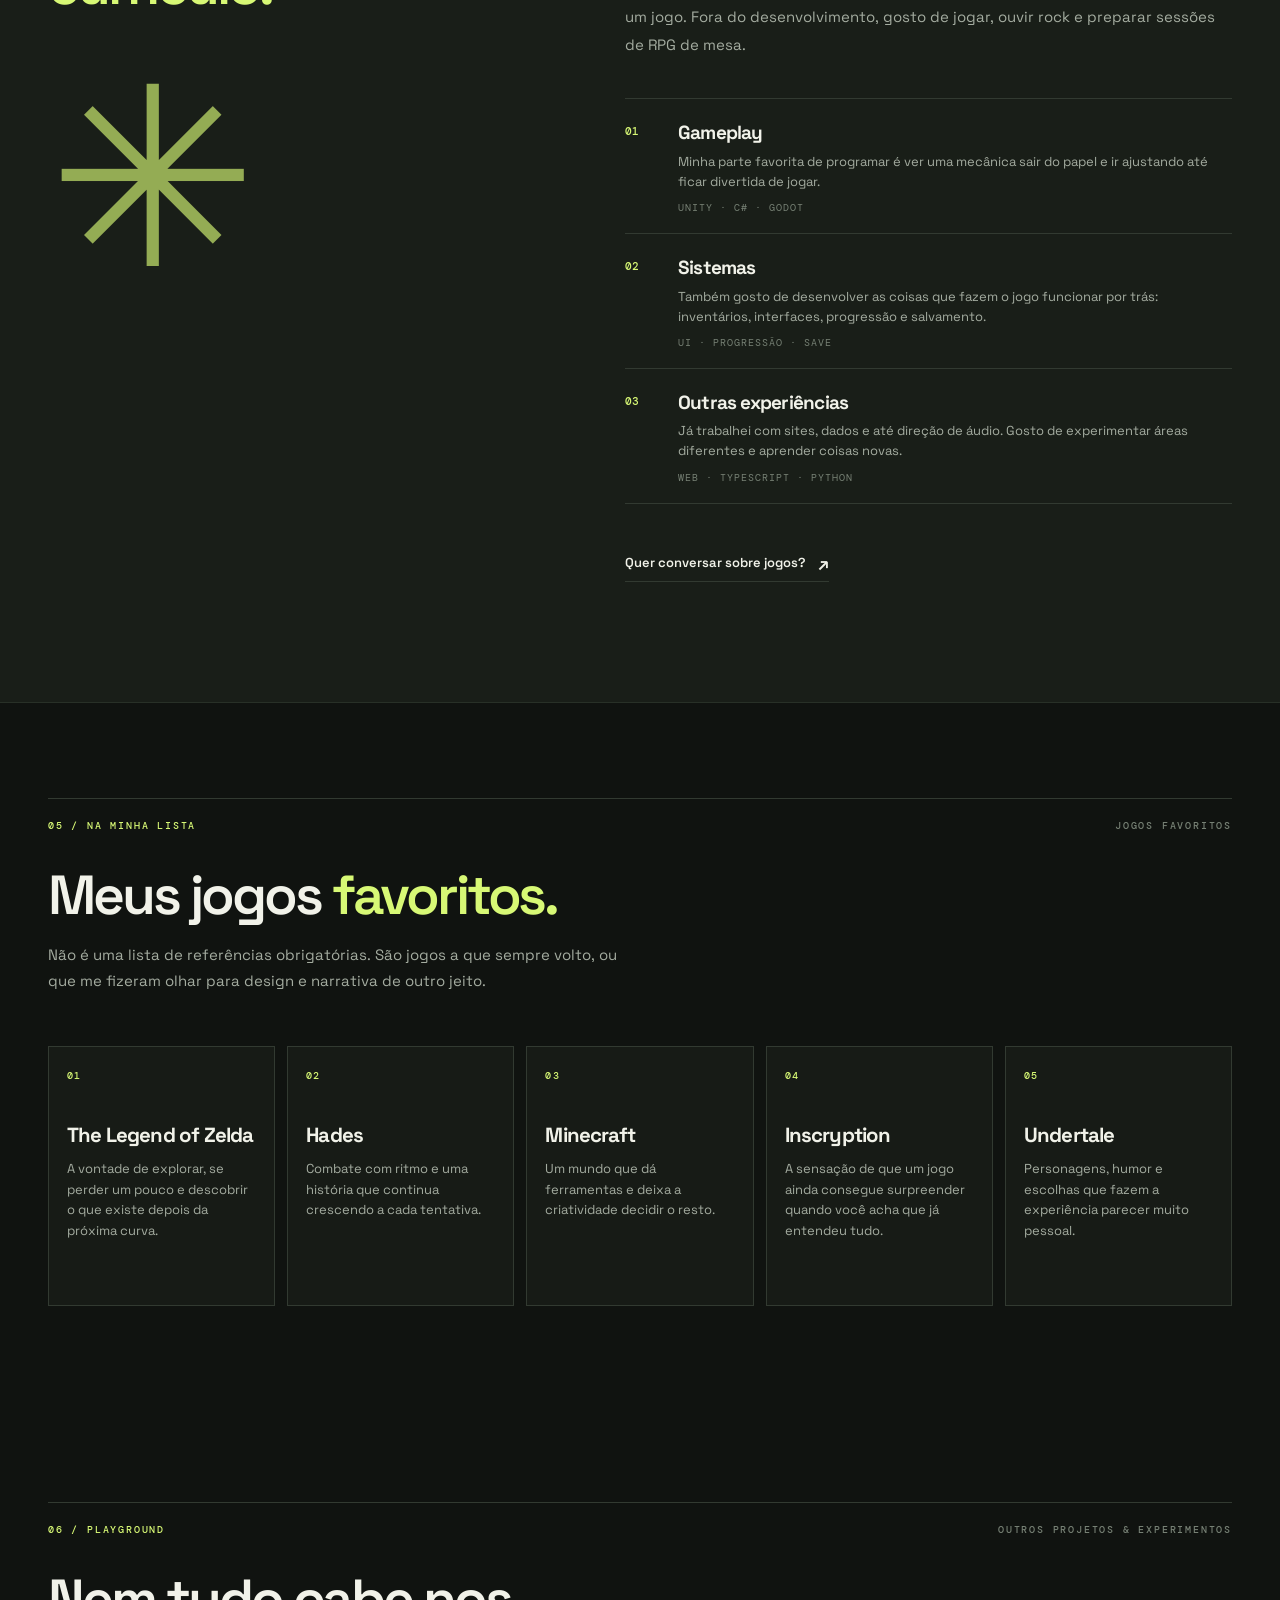
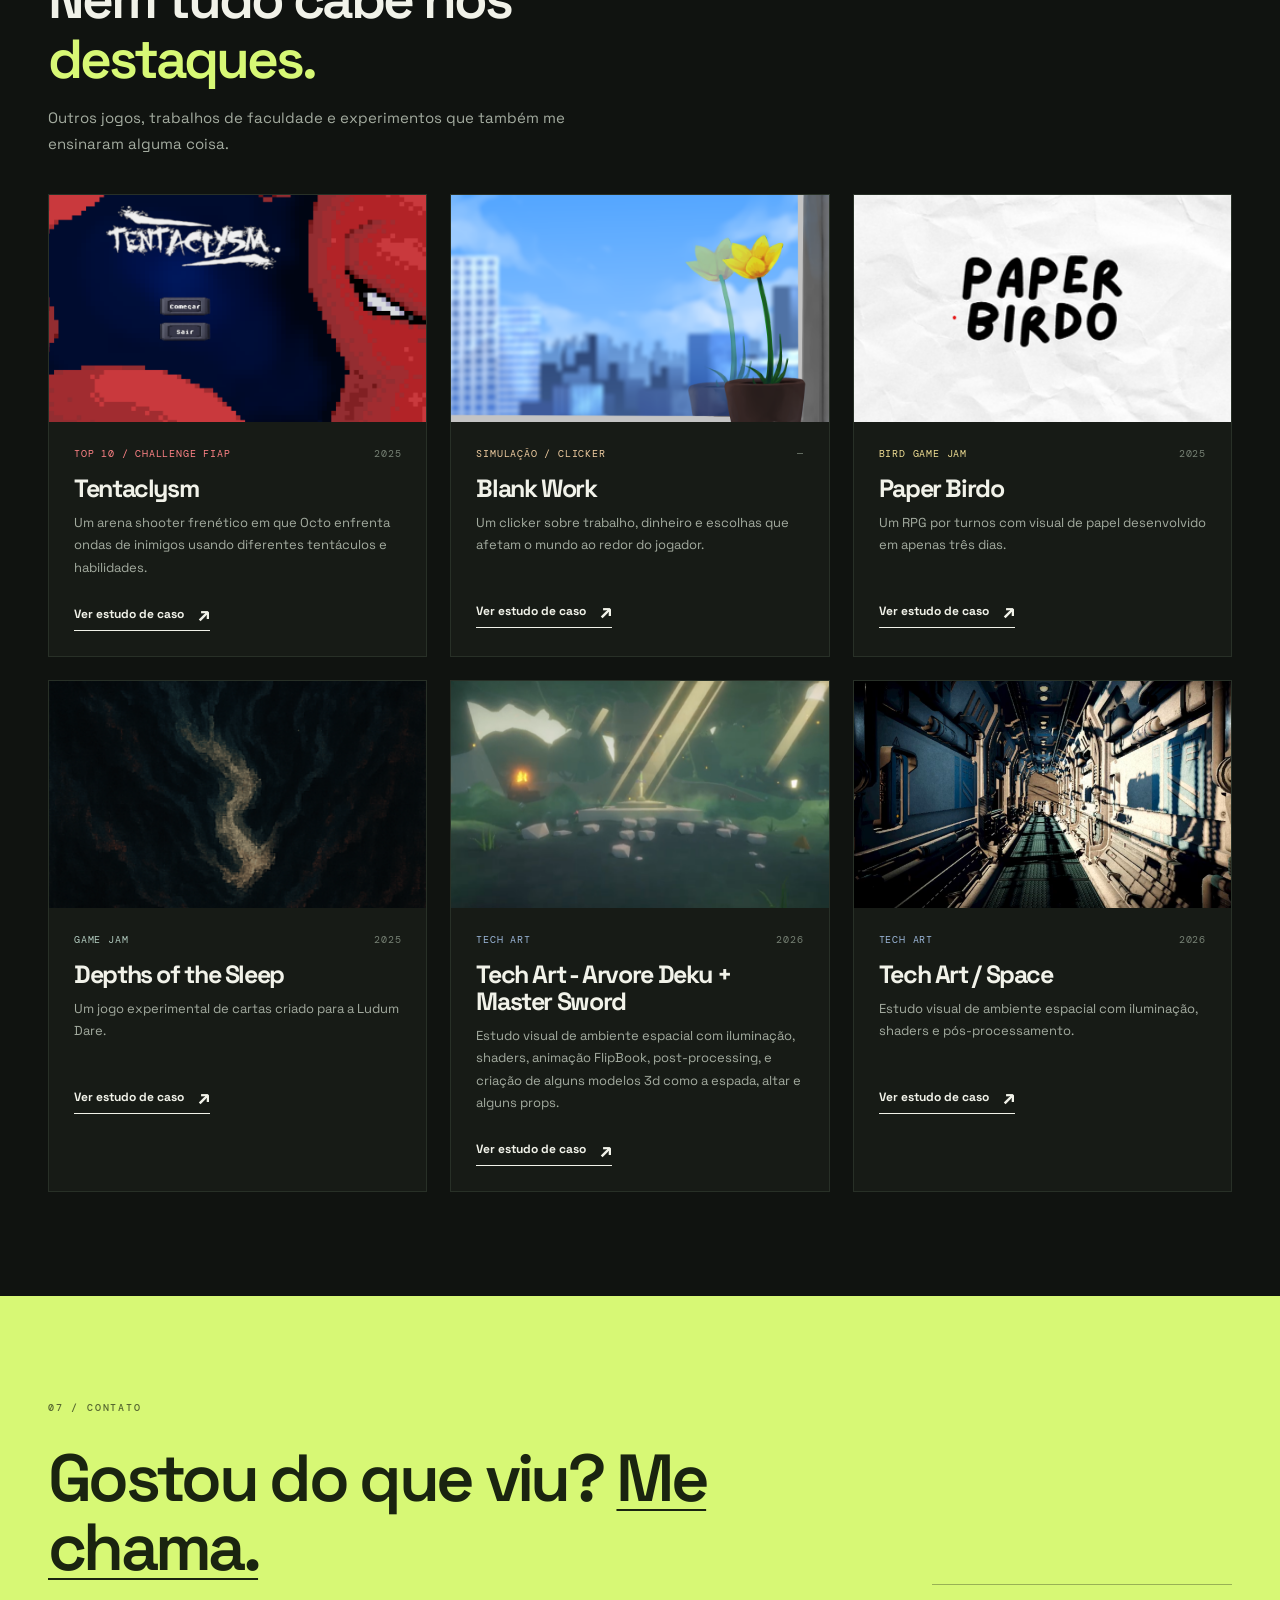
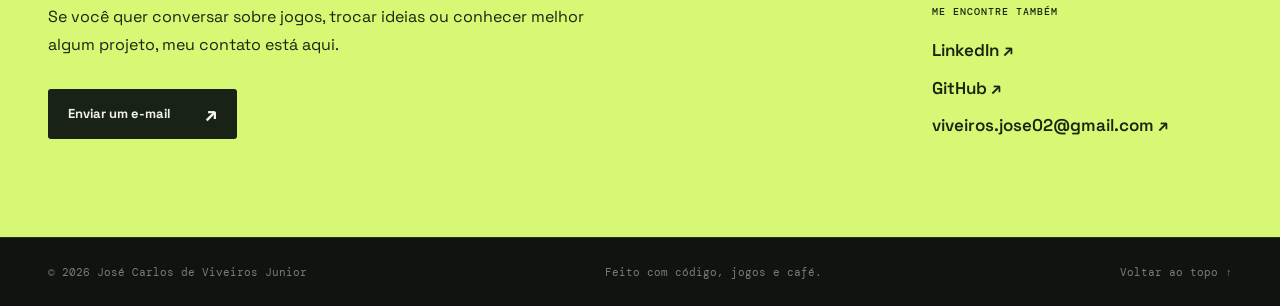
==== commit edaf618b: "fix" ====
--- a/index.html
+++ b/index.html
@@ -60,7 +60,7 @@
         <a class="hero-game-peek" href="project.html?id=orbiting" aria-label="Ver projeto Orbiting">
           <img src="image/Orbiting.png" alt="" loading="lazy"><span><small data-i18n="heroProjectLabel">UM DOS MEUS PROJETOS</small><strong>ORBITING ↗</strong></span>
         </a>
-        <div class="portrait-marker" aria-hidden="true">JCV / 2026</div>
+        <div class="portrait-marker" aria-hidden="true">JCV / 2026</div> 
       </div>
     </section>
 
